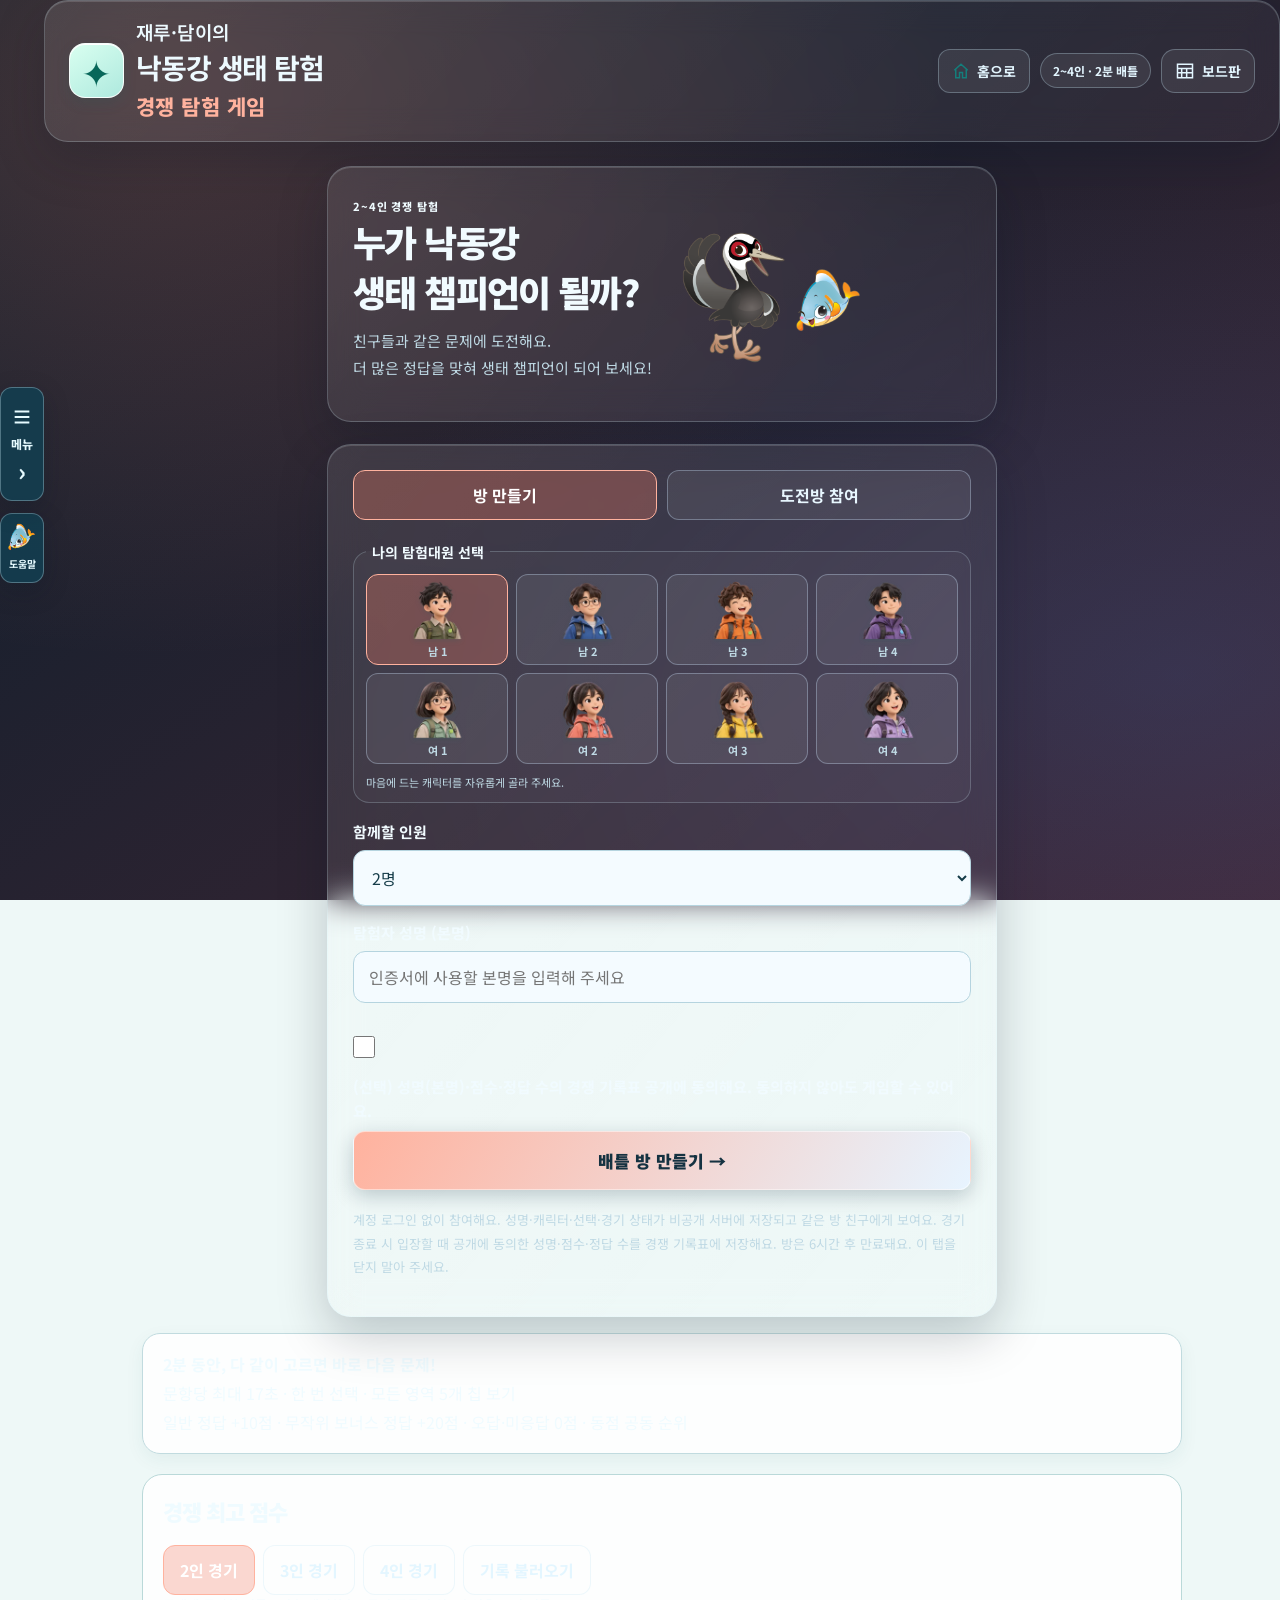
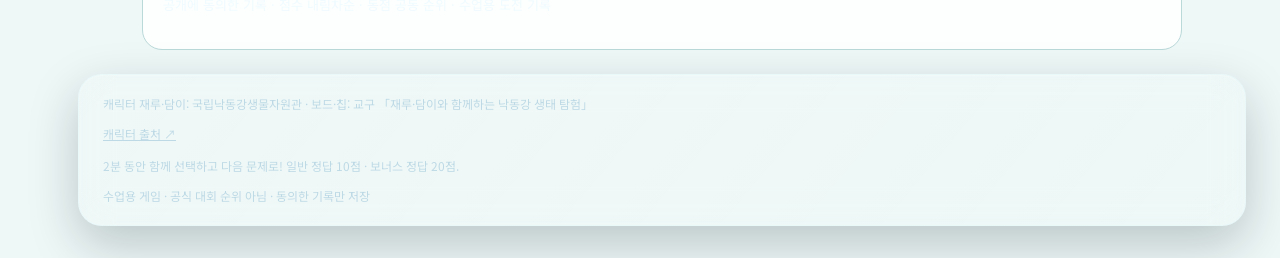
==== battle.html @ fecf9bfe "Use unboxed cross-only close controls throughout menus and dialogs" ====
<!doctype html><html lang="ko"><head><meta charset="utf-8"><meta name="viewport" content="width=device-width,initial-scale=1"><meta name="theme-color" content="#172d50"><title>2분 생태 배틀 · 재루와 담이</title><link rel="stylesheet" href="river.css?v=22"><link rel="stylesheet" href="coop.css?v=2"><link rel="stylesheet" href="battle.css?v=2"><link rel="stylesheet" href="room-invite.css?v=1"><script defer src="qrcode.js?v=1"></script><script defer src="room-invite.js?v=1"></script><script defer src="river-core.js?v=20261108allnature5"></script><script defer src="battle-board.js?v=20261109rush1"></script><script defer src="explorer-avatars.js?v=1"></script><script defer src="battle-app.js?v=20261110realname"></script><link rel="stylesheet" href="comic.css?v=7"><link rel="stylesheet" href="glass.css?v=1"><link rel="stylesheet" href="site-shell.css?v=20261110plainclose"><script defer src="site-shell.js?v=20261110plainclose"></script><link rel="stylesheet" href="acrylic-chips.css?v=1"><script defer src="acrylic-chips.js?v=1"></script><link rel="stylesheet" href="battle-board.css?v=1"><link rel="stylesheet" href="explorer-avatars.css?v=2"><link rel="stylesheet" href="battle-rush.css?v=1"><link rel="stylesheet" href="multiplayer-player.css?v=1"><link rel="stylesheet" href="unified-glass.css?v=1"><script defer src="participation.js?v=20261110realname"></script></head><body data-section="battle"><a class="skip" href="#coopApp">경기 내용으로 건너뛰기</a><header class="top"><a class="brand" href="./"><span class="brand-icon" aria-hidden="true">✦</span><span>재루·담이의<strong>낙동강 생태 탐험</strong><span class="game-mode-title">경쟁 탐험 게임</span></span></a><div class="top-actions"><button id="homeNav" class="home-link" ><svg width="18" height="18" viewBox="0 0 24 24" fill="none" stroke="currentColor" stroke-width="2" aria-hidden="true"><path d="M3 11l9-8 9 8M5 10v11h5v-7h4v7h5V10"/></svg><span>홈으로</span></button><span class="trial">2~4인 · 2분 배틀</span></div></header><main id="coopApp"><p>배틀 입구를 준비하고 있어요…</p></main><div id="connectionBar" role="status" aria-live="polite"></div><footer class="site-footer"><p>캐릭터 재루·담이: 국립낙동강생물자원관 · 보드·칩: 교구 「재루·담이와 함께하는 낙동강 생태 탐험」</p><a href="https://www.nnibr.re.kr/index.do?menu_id=00000287" target="_blank" rel="noopener">캐릭터 출처 ↗</a><p>2분 동안 함께 선택하고 다음 문제로! 일반 정답 10점 · 보너스 정답 20점.</p><span>수업용 게임 · 공식 대회 순위 아님 · 동의한 기록만 저장</span></footer><dialog id="leaveCoop"><div class="reset-body"><h2>경기에서 나갈까요?</h2><p>경기 시간은 계속 흐르고, 나가면 이번 경기의 우승 대상에서 제외돼요.</p><div class="reset-actions"><button id="cancelLeave">계속하기</button><button id="confirmLeave">방 나가기</button></div></div></dialog><div id="coopAnnounce" class="sr-only" role="status" aria-live="polite"></div></body></html>
---- river.css ----
@import url('https://fonts.googleapis.com/css2?family=Gowun+Dodum&family=Noto+Sans+KR:wght@400;500;600;700;800;900&display=swap');
:root{--ink:#143e33;--muted:#5d766d;--green:#0b7257;--lime:#d8ee8b;--paper:#f7f5eb;--border:#d9e1d3;--yellow:#f9d765;--blue:#176a9c;--purple:#8750a2;font-family:'Noto Sans KR',system-ui,sans-serif;color:var(--ink);background:var(--paper);font-synthesis:none}*{box-sizing:border-box}body{margin:0;background:radial-gradient(ellipse at 100% 5%,#dfe9d066,transparent 50%),var(--paper);min-width:300px}button,a{-webkit-tap-highlight-color:transparent}button{font:inherit;color:inherit;cursor:pointer;border:1px solid var(--border);background:white;border-radius:14px;padding:12px 16px;font-weight:700;min-height:46px}button:hover{border-color:#7aa38d}button:disabled{cursor:default;opacity:.55}button:focus-visible,a:focus-visible,[tabindex]:focus-visible{outline:3px solid #2679cb;outline-offset:4px}button:active:not(:disabled){transform:translateY(1px)}a{color:inherit}h1,h2,h3,p{margin-top:0}h1,h2{letter-spacing:-.045em}h1{font-size:clamp(27px,4vw,45px);line-height:1.4}h2{font-size:25px}p{line-height:1.8}.top{max-width:1240px;margin:auto;display:flex;align-items:center;justify-content:space-between;padding:22px 36px;gap:15px}.brand{display:flex;text-decoration:none;align-items:center;gap:12px;font-size:11px;font-weight:600;letter-spacing:.025em}.brand strong{display:block;font-size:16px;letter-spacing:-.04em;margin-top:3px}.brand-icon{display:grid;place-items:center;width:43px;height:43px;background:var(--green);color:var(--lime);font-size:31px;border-radius:15px}.top-actions{display:flex;gap:14px;align-items:center}.trial{font-size:11px;letter-spacing:.03em;border:1px solid #b5c6aa;padding:7px 10px;border-radius:20px;white-space:nowrap}.icon-button{background:transparent;font-size:13px;padding:8px 12px;border-color:transparent}.primary{background:var(--ink);color:white;border-color:var(--ink);box-shadow:0 5px 0 #0c2b23;padding:16px 24px;font-size:17px}.primary:hover{background:#205a46;color:#fff;border-color:#205a46}.secondary{background:#fff9e2;border-color:#dfcf92}.small-label{font-size:11px;font-weight:800;letter-spacing:.08em;text-transform:uppercase;color:var(--green)}#app{max-width:1168px;margin:auto;padding:16px 32px 45px;min-height:67vh}.intro{display:grid;grid-template-columns:1.05fr 1fr;gap:48px;align-items:center;padding:28px 0 25px}.intro-copy h1{font-size:clamp(34px,4.7vw,59px);line-height:1.28;margin:20px 0}.intro-copy h1 em{font-style:normal;color:var(--green);position:relative;white-space:nowrap}.intro-copy>p{color:var(--muted);max-width:390px;font-size:16px}.intro-pill{display:inline-flex;gap:7px;background:#e4ebd9;border-radius:30px;font-size:12px;font-weight:800;padding:8px 13px;align-items:center}.intro-actions{display:flex;gap:10px;flex-wrap:wrap;margin:26px 0 13px}.intro-note{font-size:12px!important;color:var(--muted)}.hero-window{min-height:420px;background:#badac5;border-radius:46% 46% 20px 20px;position:relative;isolation:isolate;box-shadow:0 18px 45px #20483612;overflow:hidden;border:8px solid #e9eddd}.hero-landscape{position:absolute;inset:0;background:linear-gradient(0deg,#d7e9c9 5%,#d7e9c933 55%,#d7e9c966),url('board.webp') 50% 50% / 240%;filter:saturate(.7)}.hero-window:after{content:'';position:absolute;bottom:45px;left:14%;width:75%;height:20px;border-radius:50%;background:#43604c25;filter:blur(12px);z-index:0}.hero-characters{position:absolute;width:86%;height:80%;object-fit:contain;left:7%;bottom:1%;z-index:1;filter:drop-shadow(0 15px 12px #22402b22);animation:arrive .8s ease-out}.speech{position:absolute;z-index:2;top:40px;left:50%;transform:translateX(-50%);background:#fffdf0;border-radius:18px;padding:12px 18px;font-size:13px;font-weight:800;white-space:nowrap;box-shadow:0 6px 0 #183e3220}.speech:after{content:'';position:absolute;top:100%;left:35%;border:9px solid transparent;border-top-color:#fffdf0}.hero-stamp{position:absolute;right:10px;bottom:15px;z-index:3;transform:rotate(-8deg);background:var(--yellow);width:78px;height:78px;border-radius:50%;display:flex;flex-direction:column;justify-content:center;align-items:center;font-size:10px;border:3px double #a67a13;font-weight:800}.hero-stamp b{font-size:29px;line-height:1.2}.route-preview{display:grid;grid-template-columns:1fr auto 1fr auto 1fr;border-top:1px solid #cbd6c2;border-bottom:1px solid #cbd6c2;padding:18px 0;gap:10px;align-items:center;margin-top:22px}.route-preview article{display:flex;gap:11px;align-items:center;font-size:13px}.route-preview i{font-style:normal;font-size:22px;width:40px;height:40px;display:grid;place-items:center;border-radius:12px;background:#e7ecd9}.route-preview small{display:block;font-size:11px;color:var(--muted);margin-top:3px}.route-preview>span{color:#94aa93}.future-strip{display:flex;justify-content:space-between;align-items:center;gap:15px;padding:22px 0;font-size:12px;color:var(--muted)}.future-modes{display:flex;gap:10px}.future-modes span{border:1px dashed #b8c9b2;border-radius:10px;padding:7px 10px;font-size:11px}.site-footer{max-width:1168px;margin:auto;padding:20px 32px 27px;border-top:1px solid var(--border);font-size:10px;color:var(--muted);display:flex;gap:10px 20px;flex-wrap:wrap}.site-footer p{width:100%;margin:0}.loading{text-align:center;padding:80px 0}.play-top{display:flex;align-items:center;gap:15px;justify-content:space-between;margin:12px 0 28px}.progress-label{font-size:12px;font-weight:800}.progress-label b{font-size:21px;margin-right:3px}.progress-dots{display:flex;gap:7px;flex:1;max-width:420px}.progress-dots i{height:6px;flex:1;background:#dfe5d5;border-radius:5px}.progress-dots .done{background:var(--green)}.progress-dots .current{background:#c1d36b}.text-button{background:transparent;border:0;padding:8px;color:var(--muted);font-size:12px}.game-layout{display:grid;grid-template-columns:1fr 265px;gap:38px;align-items:start}.mission-main{max-width:720px}.mission-main>h1{font-size:clamp(24px,3vw,35px);margin:12px 0 24px;line-height:1.6}.mission-tag{display:inline-flex;align-items:center;gap:9px;font-size:11px;font-weight:800}.mission-tag .category{padding:5px 9px;border-radius:7px;background:var(--cat-tint);color:var(--cat)}.mission-note{font-size:12px;color:var(--muted);margin-bottom:16px}.choices{display:grid;grid-template-columns:repeat(2,minmax(0,1fr));gap:14px}.choice{position:relative;display:flex;flex-direction:column;align-items:center;justify-content:center;gap:8px;border:2px solid #dbe1d3;border-radius:20px;padding:13px;min-height:145px;background:#fffefa;box-shadow:0 5px 0 #dfe4d5;transition:border-color .15s,background .15s,translate .15s}.choice:hover{border-color:#549777;background:#f2fae9;translate:0 -2px}.choice:focus-visible{outline-offset:4px}.choice-number{position:absolute;left:10px;top:9px;border-radius:50%;width:22px;height:22px;display:grid;place-items:center;color:#6c8677;font-size:10px;background:#edf1e5}.chip-svg{display:block;width:100%;max-width:155px;height:auto;aspect-ratio:1;overflow:hidden}.choice .chip-svg{max-width:135px}.choice-label{font-size:14px}.choice-wrong{border-color:#d0a267;background:#fff1d7}.choice-wrong:after{content:'단서를 보고 다시 생각해요';font-size:10px;color:#94602b}.choice[disabled]{opacity:.75}.coach{border:1px solid #dce6d1;background:#eaf0df;padding:22px;border-radius:22px;position:sticky;top:20px}.coach img{width:110px;height:115px;object-fit:contain;display:block;margin:0 auto 14px}.coach h2{font-size:15px;letter-spacing:0;margin:0 0 10px}.coach p{font-size:13px;color:#55715f;margin-bottom:0}.coach .coach-name{display:block;font-size:10px;color:#6e886f;letter-spacing:.06em;margin-bottom:7px}.hint-button{margin-top:22px;display:inline-flex;gap:10px;align-items:center;background:transparent;border:1px solid #c8d4bd;color:var(--muted);font-size:13px;padding:10px 15px}.hint-button b{background:#e8eddb;border-radius:10px;padding:2px 7px;font-size:10px;font-weight:500}.coach-note{display:flex;align-items:center;gap:14px;background:#fff0bd;border:1px solid #e9cc73;padding:15px 18px;border-radius:17px;margin:0 0 20px;scroll-margin-top:15px}.coach-note img{width:56px;height:58px;object-fit:contain;flex:none}.coach-note strong{font-size:13px;display:block}.coach-note p{margin:5px 0 0;font-size:13px;line-height:1.7}.flow-choice{min-height:185px;padding:25px 16px 18px}.river-demo{width:90%;height:80px;background:#d8efec;border-radius:12px;overflow:hidden;position:relative;transform:skewY(-8deg);border-bottom:7px solid #a4cdbb}.river-demo.slow{transform:skewY(-1deg)}.river-demo:before,.river-demo:after{content:'';position:absolute;width:160%;height:14px;border-top:4px dashed #60b9d5;border-bottom:3px dashed white;left:-50%;top:17px;animation:flow .8s linear infinite}.river-demo:after{top:44px;animation-delay:.3s}.river-demo.slow:before,.river-demo.slow:after{animation-duration:2.4s}.flow-caption{font-size:10px;color:#6c8578}.check-banner{display:flex;gap:12px;align-items:center;background:#e4edf1;border:1px solid #cadce3;padding:13px;border-radius:15px;margin-bottom:22px}.check-banner img{width:50px;height:52px;object-fit:contain}.check-banner strong{display:block;font-size:13px}.check-banner small{display:block;font-size:11px;line-height:1.7;color:#59777d}.check-choices .choice{min-height:105px;flex-direction:row;text-align:left;padding:24px;line-height:1.7}.learning-card{border:1px solid #dce3d1;background:#fffef5;border-radius:23px;padding:24px;display:flex;align-items:center;gap:25px}.learning-card .chip-svg{width:165px;flex:none}.learning-card h2{font-size:27px;margin-bottom:10px}.learning-card p{font-size:14px;margin:0}.learning-actions{margin-top:25px}.map-choices{height:440px;position:relative;max-width:500px;margin:auto;background:#e7efe1;border:1px solid #d3e0c8;border-radius:25px;overflow:hidden}.map-choices>svg{position:absolute;inset:0;width:100%;height:100%;pointer-events:none}.map-choices .map-pin{position:absolute;left:var(--x);top:var(--y);transform:translate(-50%,-50%);display:flex;align-items:center;gap:8px;min-width:108px;text-align:left;background:#fffdf5;box-shadow:0 4px 0 #bbcdb5;border:2px solid #c7d7bd;font-size:15px;border-radius:15px;padding:9px 13px}.map-pin:hover{border-color:var(--green);background:#f4ffd9}.map-pin span{display:grid;place-items:center;font-size:10px;background:#e4d8ed;color:#855da1;width:25px;height:25px;border-radius:50%}.map-choices .map-pin:active{transform:translate(-50%,calc(-50% + 1px))}.map-start,.map-sea{position:absolute;font-size:10px;font-weight:800;color:#5e8c6f}.map-start{top:12px;right:15px}.map-sea{bottom:13px;right:15px;color:#307e99}.map-help{font-size:10px;color:var(--muted);text-align:center;margin:8px 0 0}.feedback{display:grid;grid-template-columns:1fr 290px;gap:35px;padding:25px 0;align-items:center}.feedback h1{margin:12px 0;font-size:clamp(31px,4vw,48px)}.feedback p{font-size:15px;color:var(--muted)}.discovery-card{position:relative;text-align:center;padding:30px 20px;border:1px solid #bfd4b4;background:#eaf1de;border-radius:25px;box-shadow:0 12px 0 #dce5ce;animation:land .65s ease-out}.discovery-card .chip-svg{max-width:210px;margin:auto;filter:drop-shadow(0 10px 10px #45623925)}.discovery-card h2{margin:17px 0 6px}.discovery-card .category{font-size:11px;color:var(--green)}.discovery-seal{display:inline-block;background:var(--yellow);padding:6px 12px;border-radius:20px;font-size:11px;font-weight:800;position:absolute;right:-8px;top:18px;rotate:9deg}.placement-note{margin:20px 0;border-left:3px solid #88a974;padding:8px 15px;font-size:12px!important}.feedback-characters{width:150px;height:95px;object-fit:contain;margin-top:10px}.feedback-buttons{display:flex;gap:10px;flex-wrap:wrap;margin-top:22px}.summary{text-align:center;max-width:900px;margin:auto}.summary>img{width:210px;height:150px;object-fit:contain;margin-top:16px}.summary h1{font-size:clamp(30px,4vw,46px);margin:10px 0 15px}.summary>p{color:var(--muted);font-size:14px}.summary-numbers{display:flex;gap:12px;justify-content:center;margin:25px auto;max-width:530px}.summary-numbers article{flex:1;border:1px solid var(--border);background:#fffdf4;padding:18px 10px;border-radius:16px}.summary-numbers b{display:block;font-size:32px;color:var(--green)}.summary-numbers span{font-size:11px;color:var(--muted)}.collection-grid{display:grid;grid-template-columns:repeat(6,minmax(0,1fr));gap:10px;margin:27px 0}.collection-grid button{padding:9px 5px;border-radius:13px;background:#fffdf4;font-size:11px}.collection-grid .chip-svg{max-width:120px}.collection-grid small{display:block;font-size:9px;color:var(--muted);margin-top:5px}.reflection{border-top:1px solid #d2ddc8;border-bottom:1px solid #d2ddc8;padding:20px;margin:28px 0;text-align:left}.reflection h2{font-size:17px}.pledges{display:flex;gap:10px;flex-wrap:wrap}.pledges button{flex:1;min-width:170px;font-size:12px;background:#eef2df;text-align:left;font-weight:500}.pledges button[aria-pressed=true]{border:2px solid var(--green);background:#e1edc3}.pledge-note{font-size:11px;margin:12px 0 0;color:var(--muted)}.summary-actions{display:flex;gap:12px;justify-content:center;flex-wrap:wrap;margin-top:20px}.summary-note{font-size:11px!important;margin:20px 0}dialog{border:1px solid #d7e1d0;border-radius:24px;background:var(--paper);color:var(--ink);padding:0;width:min(850px,94vw);max-height:93dvh;box-shadow:0 25px 100px #123b3240}dialog::backdrop{background:#0c302dcc;backdrop-filter:blur(5px)}.dialog-head{position:sticky;top:0;z-index:5;background:var(--paper);display:flex;justify-content:space-between;gap:12px;align-items:center;padding:17px 22px;border-bottom:1px solid var(--border)}.dialog-head h2{margin:0;font-size:21px}.dialog-head small{font-size:10px;color:var(--muted)}.dialog-head button{font-size:12px;padding:8px 12px}#mapBody{padding:20px}.map-caption{display:flex;justify-content:space-between;gap:12px;font-size:12px;color:var(--muted);padding:0 2px 15px;flex-wrap:wrap}.board-image{position:relative;max-width:650px;margin:auto}.board-image>img{width:100%;height:auto;border-radius:14px;display:block}.placed{position:absolute;left:var(--x);top:var(--y);width:7.4%;padding:0;border:1px solid #fff;background:#fffdf0;border-radius:8px;min-height:0;transform:translate(-50%,-50%);box-shadow:0 0 0 2px #f7d157,0 0 12px #fff5a3;z-index:2}.placed.landmark{border-radius:50%;width:8.6%;overflow:hidden}.placed .chip-svg{width:100%}.placed:hover{scale:1.12}.placed:active{transform:translate(-50%,-50%)}.map-legend{font-size:11px;line-height:1.8;margin-top:16px;color:var(--muted)}#reviewBody{padding:24px}.review-explainer{display:flex;gap:24px;align-items:center}.review-explainer .chip-svg{width:180px;flex:none}.review-explainer h3{font-size:27px;margin:0 0 10px}.review-explainer p{font-size:15px;margin:0}.review-source{font-size:10px;color:var(--muted);margin:20px 0 0}.reset-body{padding:25px}.reset-body h2{font-size:23px}.reset-body p{font-size:14px;color:var(--muted)}.reset-actions{display:flex;gap:10px;justify-content:flex-end;flex-wrap:wrap}.reset-actions .primary{font-size:14px}.confetti{position:fixed;pointer-events:none;left:var(--x);top:-15px;z-index:20;width:8px;height:13px;background:var(--c);animation:confetti 2.3s var(--d) ease-in both}.skip,.sr-only{position:absolute;width:1px;height:1px;padding:0;margin:-1px;overflow:hidden;clip-path:inset(50%);white-space:nowrap;border:0}.skip:focus{clip-path:none;width:auto;height:auto;padding:12px;background:white;z-index:100;top:0;left:0;margin:0}@keyframes arrive{from{opacity:0;translate:0 20px}to{opacity:1;translate:0 0}}@keyframes flow{to{translate:30px 0}}@keyframes land{0%{opacity:0;transform:translateY(20px) scale(.85)}65%{transform:translateY(-5px) scale(1.03)}100%{opacity:1;transform:none}}@keyframes confetti{to{transform:translateY(105vh) rotate(600deg);opacity:0}}
@media(max-width:900px){.game-layout{grid-template-columns:1fr 200px;gap:22px}.coach{padding:16px}.intro{gap:25px}.hero-window{min-height:365px}.intro-copy h1{font-size:41px}.feedback{grid-template-columns:1fr 240px;gap:25px}.collection-grid{grid-template-columns:repeat(3,minmax(0,1fr))}}
@media(max-width:660px){.top{padding:15px 18px;gap:8px}.brand{gap:8px}.brand strong{font-size:13px}.brand-icon{width:35px;height:35px;font-size:25px;border-radius:12px}.top-actions{gap:3px}.trial{font-size:9px;padding:5px 7px}.icon-button{font-size:12px;padding:7px;min-width:40px}.icon-button span{display:none}#app{padding:10px 20px 30px}.intro{grid-template-columns:1fr;gap:20px;padding:6px 0 20px}.intro-copy h1{font-size:38px;line-height:1.32;margin:15px 0}.intro-copy>p{font-size:14px;max-width:none;margin-bottom:0}.intro-actions{margin:22px 0 12px}.intro-actions .primary{flex:1}.intro-pill{font-size:10px}.intro-note{font-size:10px!important}.hero-window{min-height:260px;grid-row:2;max-width:450px;width:100%;margin:auto;border-width:6px;border-radius:44% 44% 16px 16px}.hero-characters{height:79%;width:82%;left:9%}.speech{top:23px;font-size:11px;padding:9px 13px}.hero-stamp{width:60px;height:60px;font-size:8px}.hero-stamp b{font-size:23px}.route-preview{padding:15px 0;gap:6px;margin-top:0}.route-preview article{flex-direction:column;text-align:center;gap:6px;font-size:10px}.route-preview small{font-size:9px}.route-preview i{font-size:18px;width:33px;height:33px;border-radius:10px}.future-strip{flex-direction:column;align-items:flex-start;padding:17px 0 0;gap:8px;font-size:10px}.future-modes span{font-size:10px;padding:6px 8px}.site-footer{padding:17px 20px;font-size:9px}.play-top{gap:10px;margin:8px 0 22px}.progress-label{font-size:10px;white-space:nowrap}.progress-label b{font-size:18px}.progress-dots{gap:4px}.text-button{font-size:10px;padding:6px;white-space:nowrap}.game-layout{display:block}.coach{display:none}.mission-main>h1{font-size:24px;line-height:1.6;margin:12px 0 20px}.mission-tag{font-size:10px}.mission-note{font-size:11px}.choices{gap:12px}.choice{padding:12px 8px;min-height:128px;border-radius:16px}.choice .chip-svg{max-width:130px}.choice-label{font-size:13px}.flow-choice{min-height:175px}.river-demo{height:65px}.river-demo:after{top:35px}.flow-caption{font-size:9px}.hint-button{width:100%;justify-content:center;min-height:47px}.coach-note{gap:10px;padding:12px}.coach-note img{width:44px;height:47px}.coach-note strong,.coach-note p{font-size:12px}.check-banner{padding:11px}.check-choices .choice{font-size:14px;padding:20px 14px}.learning-card{padding:18px;gap:16px;flex-direction:column;align-items:flex-start}.learning-card .chip-svg{width:135px;align-self:center}.learning-card h2{font-size:23px}.learning-card p{font-size:14px}.learning-actions button{width:100%}.map-choices{height:430px}.map-choices .map-pin{font-size:14px;min-width:100px;padding:9px}.feedback{display:flex;flex-direction:column-reverse;padding:12px 0;gap:25px;align-items:stretch}.discovery-card{padding:20px;max-width:260px;width:100%;margin:auto}.discovery-card .chip-svg{max-width:145px}.discovery-card h2{font-size:23px;margin:10px 0 5px}.discovery-seal{font-size:10px}.feedback h1{font-size:29px;line-height:1.4}.feedback p{font-size:14px}.feedback-characters{display:none}.placement-note{font-size:11px!important;margin:15px 0}.feedback-buttons .primary{flex:1;font-size:15px}.feedback-buttons button{font-size:12px}.summary>img{width:170px;height:120px;margin-top:6px}.summary h1{font-size:30px}.summary>p{font-size:13px}.summary-numbers{gap:8px}.summary-numbers article{padding:12px 6px}.summary-numbers b{font-size:27px}.summary-numbers span{font-size:9px}.collection-grid{gap:9px}.collection-grid button{font-size:10px}.collection-grid small{font-size:8px}.reflection{padding:18px 0}.pledges{gap:8px}.pledges button{min-width:100%;font-size:12px}.summary-actions .primary{font-size:15px}.dialog-head{padding:13px 15px}.dialog-head h2{font-size:19px}.dialog-head button{font-size:11px;padding:8px;min-height:42px}#mapBody{padding:12px}.map-caption{font-size:10px}.map-legend{font-size:10px}.placed{border-radius:4px}.review-explainer{flex-direction:column;align-items:flex-start;gap:15px}.review-explainer .chip-svg{align-self:center;width:145px}.review-explainer h3{font-size:23px}.review-explainer p{font-size:14px}.reset-body{padding:20px}.reset-actions button{flex:1}}
@media(prefers-reduced-motion:reduce){*,*:before,*:after{animation:none!important;transition:none!important;scroll-behavior:auto!important}.confetti{display:none}}

.map-pin.choice-wrong:after{display:none}

h1,h2,h3,p{word-break:keep-all;overflow-wrap:anywhere}.hero-landscape{background:linear-gradient(0deg,#dce9cbeb,#e5eedfa6),url('board.webp') 50% 50% / 240%;filter:blur(5px) saturate(.65);transform:scale(1.07)}

.icon-button{display:inline-flex;align-items:center;gap:7px}.map-chip-list{display:grid;grid-template-columns:repeat(6,minmax(0,1fr));gap:6px;margin-top:14px}.map-chip-list button{font-size:10px;padding:6px;line-height:1.5;min-height:44px}.map-chip-list .chip-svg{max-width:90px;margin:auto}@media(max-width:660px){.map-chip-list{grid-template-columns:repeat(3,minmax(0,1fr))}.map-chip-list .chip-svg{max-width:60px}.map-chip-list button{font-size:9px}}

/* Twenty missions, four short chapters: existing visual direction preserved. */
.chapter-progress{display:flex;gap:8px;flex:1;justify-content:center}.chapter-progress>span{display:flex;align-items:center;justify-content:center;gap:7px;min-height:36px;border-radius:12px;padding:7px 11px;background:#e6eadf;color:#62756a;font-size:11px}.chapter-progress .active{background:var(--ink);color:#fff}.chapter-progress .done{background:#d8ee8b;color:#194e36}.photo-choices{grid-template-columns:repeat(3,minmax(0,1fr))}.photo-choices .choice{min-height:180px}.concept-choice{min-height:200px;font-size:18px}.concept-choice .river-demo{width:100%}.width-demo{height:100px;width:100%;background:#dce8ca;display:grid;place-items:center;position:relative;border-radius:14px;overflow:hidden}.width-demo i{width:28%;height:100%;background:#83c7db;border-inline:5px solid white}.width-demo.wide i{width:75%}.width-demo b{position:absolute;color:#174d69;font-size:30px}.stone-demo{height:100px;width:100%}.environment-symbol{display:grid;place-items:center;height:110px;width:100%;border-radius:16px;font-size:13px;background:repeating-linear-gradient(170deg,#e8ce94 0 8px,#f6e4bb 8px 14px);color:#704a11}.environment-symbol.wetland{background:linear-gradient(160deg,#aacb7a 20%,#c3e5d4 21% 45%,#a3c96c 46% 65%,#a6d3df 66%);color:#173f37}.checkpoint{text-align:center;max-width:800px;margin:20px auto}.checkpoint>img{width:220px;height:150px;object-fit:contain;display:block;margin:0 auto 18px}.checkpoint h1{margin:14px 0}.checkpoint-chips{display:grid;grid-template-columns:repeat(5,minmax(0,1fr));gap:10px;padding:20px;border-radius:24px;background:#fffdf5;border:1px solid var(--border);margin:24px 0}.checkpoint .summary-note{margin:25px 0}.collection-grid{grid-template-columns:repeat(5,minmax(0,1fr))}.collection-grid button,.map-chip-list button{font-size:12px}.collection-grid small{font-size:11px}.summary-numbers span{font-size:12px}.summary>h1{font-size:clamp(27px,4vw,44px)}.summary-note{line-height:1.8}.concept-choice strong{text-wrap:balance}.intro-copy h1 em{white-space:normal}
@media(max-width:660px){.top{gap:8px}.trial{font-size:10px}.top-actions{gap:5px}.chapter-progress{gap:4px}.chapter-progress>span{font-size:10px;gap:0;padding:7px 8px}.chapter-progress>span>b{display:none}.chapter-progress .active>b{display:inline;margin-left:5px}.progress-label{font-size:11px}.text-button{font-size:11px}.photo-choices{grid-template-columns:repeat(2,minmax(0,1fr))}.photo-choices .choice{min-height:170px}.photo-choices .choice:last-child{grid-column:1/-1;max-width:calc(50% - 6px);width:100%;justify-self:center}.choice-label{font-size:15px}.collection-grid{grid-template-columns:repeat(3,minmax(0,1fr))}.collection-grid button{font-size:12px}.collection-grid small{font-size:10px}.checkpoint{margin-top:8px}.checkpoint>img{height:115px;width:170px}.checkpoint-chips{gap:3px;padding:9px}.checkpoint p{font-size:14px}.checkpoint .summary-actions{flex-direction:column}.checkpoint .summary-actions button{width:100%}.concept-choice{min-height:190px;font-size:16px}.site-footer{font-size:11px}.map-chip-list button{font-size:11px}.summary-numbers span{font-size:11px}}

.coop-launch{display:inline-flex;align-items:center;justify-content:center;text-decoration:none;padding:15px 20px;border:1px solid #c2d699;border-radius:14px;font-size:15px;font-weight:800;min-height:50px}.coop-launch:hover{background:#e5efcf}.future-modes a{font-size:11px;border:1px solid #b5c6aa;padding:7px 10px;border-radius:18px;text-decoration:none;color:var(--green);font-weight:800}

/* Online-only board: full dialog width, original aspect ratio. */
#mapDialog,#groupMap{width:min(1100px,96vw)}#mapBody .board-image,#groupMapBody .board-image{max-width:none;width:100%}.board-image .placed{width:10.5%}.board-image .placed.landmark{width:13.2%}.concept-choice>.chip-svg{display:block;width:100%;max-height:165px;object-fit:contain}.battle-question .concept-choice .chip-svg{max-height:165px}

/* Character-led entry: introduce Jaeru, Dami, then invite the player. */
.top .brand{font-size:19px;line-height:1.4}.top .brand strong{font-size:28px;line-height:1.35}.top .brand-icon{width:55px;height:55px;font-size:36px;flex-shrink:0}.welcome-intro{grid-template-columns:1.05fr 1fr;gap:52px;min-height:590px;padding:32px 0}.welcome-mascots{min-height:490px;width:100%;grid-row:auto;border-radius:38px}.welcome-mascots .hero-landscape{background:radial-gradient(ellipse at 30% 30%,#f6f9df,#d6e9cc 70%);filter:none;transform:none}.welcome-mascots .hero-characters{width:93%;height:76%;left:3.5%;bottom:7%}.mascot-caption{position:absolute;bottom:12px;left:0;width:100%;z-index:2;text-align:center;font-size:13px;font-weight:700;color:#355b47;margin:0}.greeting{position:absolute;z-index:3;background:#fffef7;color:#153f34;border:2px solid #b4d0be;border-radius:22px;box-shadow:0 6px 0 #214c3520;padding:16px 20px;font-size:clamp(18px,2vw,24px);line-height:1.5;font-weight:700;text-align:center;pointer-events:none;opacity:0;visibility:hidden}.greeting:after{content:'';position:absolute;top:100%;left:45%;border:11px solid transparent;border-top-color:#fffef7}.greeting strong{color:#08745c}.greeting-one{left:6%;top:8%;animation:greeting-first 4s both}.greeting-two{right:3%;top:15%;animation:greeting-second 4s 4.2s both}.greeting-three{left:50%;top:5%;width:max-content;max-width:94%;transform:translateX(-50%);animation:greeting-last .65s 8.4s forwards}.explore-modes{display:flex;flex-direction:column;gap:16px;min-width:0}.explore-modes h1{font-size:34px;margin:0 0 7px}.mode-card{display:flex;align-items:center;gap:16px;text-decoration:none;text-align:left;padding:22px;border:2px solid var(--mode-border);background:var(--mode-bg);border-radius:22px;box-shadow:0 6px 0 var(--mode-shadow);min-height:112px;transition:transform .18s,box-shadow .18s;color:#153f34}.mode-card:hover{border-color:var(--mode-border);transform:translateY(-3px);box-shadow:0 9px 0 var(--mode-shadow)}.mode-card:active{transform:translateY(3px);box-shadow:0 2px 0 var(--mode-shadow)}.mode-solo{--mode-bg:#e9f3db;--mode-border:#81ac62;--mode-shadow:#c9dcb7}.mode-coop{--mode-bg:#e2f2fa;--mode-border:#74a9c2;--mode-shadow:#c0dbe8}.mode-battle{--mode-bg:#fff0db;--mode-border:#d9a15d;--mode-shadow:#efd2af}.mode-number{display:grid;place-items:center;width:42px;height:42px;border-radius:50%;background:#fff9;font-size:23px;font-weight:900;flex-shrink:0}.mode-card strong{display:block;font-size:25px;font-weight:900;line-height:1.45}.mode-card em{font-style:normal;font-size:14px;white-space:nowrap;display:inline-block;margin-left:5px;font-weight:700}.mode-card small{display:block;font-size:13px;font-weight:500;color:#4d6d62;margin-top:5px;line-height:1.6}.mode-arrow{margin-left:auto;font-size:25px}.home-reset{align-self:flex-start;margin-top:4px}@keyframes greeting-first{0%{opacity:0;visibility:visible;translate:0 10px}12%,88%{opacity:1;visibility:visible;translate:0 0}100%{opacity:0;visibility:hidden}}@keyframes greeting-second{0%{opacity:0;visibility:visible;translate:0 10px}12%,88%{opacity:1;visibility:visible;translate:0 0}100%{opacity:0;visibility:hidden}}@keyframes greeting-last{from{opacity:0;visibility:visible;translate:0 10px}to{opacity:1;visibility:visible;translate:0 0}}@media(max-width:900px){.welcome-intro{gap:26px}.welcome-mascots{min-height:420px}.mode-card{padding:18px;gap:12px}.mode-card strong{font-size:22px}}@media(max-width:660px){.top{flex-wrap:wrap}.top .brand{font-size:14px}.top .brand strong{font-size:20px}.top .brand-icon{width:43px;height:43px;font-size:29px}.top-actions{margin-left:auto}.welcome-intro{grid-template-columns:1fr;gap:24px;padding:12px 0;min-height:0}.welcome-mascots{grid-row:1;min-height:340px;max-width:450px}.greeting{font-size:18px;padding:12px 15px}.greeting-two{top:15%}.explore-modes h1{font-size:28px;margin:0}.mode-card{min-height:98px;padding:16px;gap:12px}.mode-card strong{font-size:23px}.mode-card em{font-size:12px}.mode-card small{font-size:12px}.mode-number{width:36px;height:36px;font-size:21px}.mascot-caption{font-size:12px}}@media(prefers-reduced-motion:reduce){.greeting{animation:none}.greeting-one,.greeting-two{display:none}.greeting-three{opacity:1;visibility:visible}.mode-card{transition:none}}
---- coop.css ----
#coopApp{max-width:1080px;padding:18px 30px 48px;margin:auto;min-height:70vh}.coop-entry{max-width:670px;margin:16px auto}.coop-intro{display:flex;align-items:center;gap:25px}.coop-intro img{width:190px;max-width:35%;height:160px;object-fit:contain}.coop-intro h1{font-size:36px;margin-bottom:10px}.coop-intro p{font-size:15px;color:var(--muted)}.entry-card{border:1px solid var(--border);background:#fffdf5;border-radius:24px;padding:25px;margin-top:22px}.entry-tabs{display:grid;grid-template-columns:1fr 1fr;gap:10px;margin-bottom:22px}.entry-tabs button[aria-pressed=true]{background:var(--ink);color:#fff}.entry-card label{display:block;font-size:15px;font-weight:700;margin-bottom:8px}.entry-card input{display:block;width:100%;min-height:52px;padding:12px 15px;border:2px solid #c8d8c8;border-radius:12px;font:inherit;margin-bottom:18px;color:var(--ink);background:#fff}.entry-card .primary{width:100%}.entry-note{font-size:12px;color:var(--muted);margin-top:18px;line-height:1.8}.entry-card input:focus{outline:3px solid #2679cb;outline-offset:2px}.coop-error{padding:12px 16px;border-radius:12px;background:#fff0d7;color:#70421c;margin:15px 0;font-size:14px;line-height:1.7}.coop-error:empty{display:none}.room-top{display:flex;justify-content:space-between;align-items:center;gap:10px;margin-bottom:20px}.room-code{font-size:14px}.room-code strong{font-size:22px;letter-spacing:.1em;margin-left:6px}.room-top button{font-size:13px}.team-status{display:grid;grid-template-columns:1fr 1fr;gap:14px;margin-bottom:23px}.team-member{border:1px solid #c4d3bd;border-radius:18px;padding:14px 18px;background:#fffdf5;display:flex;align-items:center;justify-content:space-between;gap:12px}.team-member>div{display:grid;gap:4px}.team-member strong{font-size:17px;overflow-wrap:anywhere}.team-member small{color:var(--muted);font-size:12px}.team-member .member-icon{background:#e1edcd;border-radius:50%;width:38px;height:38px;display:grid;place-items:center;font-weight:800}.team-member.mine{border:2px solid #0b7257}.team-member.waiting{border-style:dashed}.room-lobby{text-align:center;max-width:680px;margin:auto}.room-lobby h1{font-size:32px;margin-top:30px}.invite-box{background:#e8eedc;border-radius:18px;padding:20px;text-align:left}.invite-box>strong{display:block;font-size:15px;margin-bottom:10px}.invite-link{display:flex;gap:10px;align-items:center}.invite-link input{font:inherit;min-width:0;flex:1;border:1px solid #c5d5c6;border-radius:10px;padding:10px;background:#fff;font-size:12px;color:var(--ink)}.lobby-actions{display:flex;gap:12px;flex-wrap:wrap;justify-content:center;margin-top:25px}.lobby-actions button{flex:1;min-width:180px}.coop-progress{display:flex;align-items:center;gap:15px;font-size:14px;margin:22px 0}.coop-progress progress{flex:1;width:0;height:12px;accent-color:var(--green)}.phase-tag{display:inline-flex;border-radius:20px;background:#e5efcc;padding:8px 14px;font-size:12px;font-weight:800}.coop-question{max-width:820px;margin:auto}.coop-question h1{font-size:clamp(24px,3.2vw,35px);line-height:1.6;margin:18px 0}.coop-question>.mission-note{font-size:14px;line-height:1.8}.coop-question .photo-choices{grid-template-columns:repeat(3,minmax(0,1fr))}.coop-question .choice{min-height:185px}.coop-question .choice strong{font-size:16px}.coop-question .selected{border-color:#0b7257;background:#e7f2d9;box-shadow:0 0 0 3px #b9d791}.coop-hint{padding:18px;border:1px solid #d7bc4e;border-radius:16px;background:#fff5c7;margin:20px 0}.coop-hint strong{font-size:14px}.coop-hint p{font-size:15px;margin:7px 0 0}.waiting-note{padding:19px;text-align:center;background:#e9efe1;border-radius:16px;font-size:15px;line-height:1.8;margin:20px 0}.choices-compare{display:grid;grid-template-columns:1fr 1fr;gap:15px;margin:20px 0}.choices-compare article{padding:18px;border:1px solid var(--border);border-radius:16px;background:#fffdf5;text-align:center}.choices-compare small{display:block;font-size:12px;margin-bottom:10px;color:var(--muted)}.choices-compare b{font-size:20px}.choices-compare .chip-svg{width:100px;margin:10px auto}.representative-note{font-size:15px;line-height:1.8;font-weight:700;background:#dceebc;padding:15px;border-radius:14px}.coop-lesson{display:flex;align-items:center;gap:25px;border:1px solid var(--border);border-radius:20px;padding:22px;background:#fffdf5;margin:22px 0}.coop-lesson .chip-svg{flex:0 0 150px;width:150px}.coop-lesson p{font-size:15px}.coop-lesson h2{margin-bottom:10px}.coop-check .choice{min-height:110px;font-size:17px}.coop-celebration{text-align:center;max-width:800px;margin:auto}.coop-celebration>img{width:220px;height:160px;object-fit:contain}.coop-celebration h1{font-size:36px;margin-top:12px}.coop-celebration>.chip-svg{max-width:170px;margin:20px auto}.coop-celebration>p{max-width:630px;margin:15px auto}.coop-celebration .primary{margin-top:20px}.coop-chips{display:grid;grid-template-columns:repeat(5,minmax(0,1fr));gap:12px;margin:24px 0}.coop-chips article{background:#fffdf5;border:1px solid var(--border);padding:10px;border-radius:15px;font-size:13px}.coop-chips .chip-svg{max-width:120px;margin:auto}.result-participation{display:grid;grid-template-columns:1fr 1fr;gap:15px;margin:24px 0}.result-participation article{padding:18px;background:#e5efdb;border-radius:18px}.result-participation h2{font-size:20px}.result-participation p{font-size:14px;margin:0}.coop-scene-note{font-size:13px;color:var(--muted)}#connectionBar{position:sticky;bottom:0;z-index:5;background:#143e33;color:#fff;text-align:center;font-size:13px;line-height:1.7;box-shadow:0 -2px 8px #0001}#connectionBar:empty{display:none}#connectionBar:not(:empty){padding:10px 18px}#connectionBar button{margin-left:14px;padding:5px 12px;min-height:35px;font-size:12px}.choice .river-demo{width:100%}.room-back{font-size:13px}.coop-final-choice{margin-top:20px}.coop-check h2{font-size:23px;line-height:1.6}.coop-help-button{margin:20px 0}.coop-member-state{font-size:12px;color:var(--muted)}
@media(max-width:660px){#coopApp{padding:12px 20px 35px}.coop-intro{gap:14px}.coop-intro h1{font-size:27px}.coop-intro img{height:120px;width:110px}.coop-intro p{font-size:13px}.entry-card{padding:18px}.entry-note{font-size:12px}.room-code strong{font-size:20px}.team-status{gap:9px}.team-member{padding:12px 10px;gap:6px}.team-member strong{font-size:15px}.team-member small{font-size:11px}.team-member .member-icon{width:30px;height:30px}.room-top{flex-wrap:wrap}.room-top button{font-size:12px;padding:8px 10px}.coop-question .photo-choices{grid-template-columns:repeat(2,minmax(0,1fr))}.coop-question h1{font-size:24px;line-height:1.6}.coop-question .choice{min-height:160px}.coop-question .photo-choices .choice:last-child{max-width:none;grid-column:auto}.coop-question .photo-choices .choice:nth-child(5){grid-column:1/-1;max-width:calc(50% - 6px)}.coop-question .choice strong{font-size:14px}.coop-lesson{flex-direction:column;align-items:flex-start;padding:18px;gap:16px}.coop-lesson .chip-svg{align-self:center;flex-basis:auto;width:135px}.coop-lesson p{font-size:14px}.coop-chips{grid-template-columns:repeat(3,minmax(0,1fr));gap:8px}.coop-chips article{font-size:12px}.coop-celebration h1{font-size:29px}.result-participation{gap:9px}.result-participation article{padding:13px}.result-participation h2{font-size:17px}.result-participation p{font-size:12px}.invite-link{flex-wrap:wrap}.invite-link input{flex-basis:100%;width:100%}.invite-link button{width:100%}.coop-check .choice{font-size:15px;padding:16px 10px}.choices-compare{gap:10px}.choices-compare article{padding:12px}.choices-compare b{font-size:16px}.waiting-note{font-size:14px}.lobby-actions{gap:10px}.lobby-actions button{width:100%}.room-lobby h1{font-size:27px}}

.shared-board{border:1px solid #c2d5b3;border-radius:20px;background:#e7efdb;padding:15px 18px;margin:0 0 25px}.shared-board h2{font-size:13px;margin:0 0 10px;letter-spacing:0}.shared-board>div{display:grid;grid-template-columns:repeat(5,minmax(0,1fr));gap:12px}.shared-board article{min-height:90px;border:1px dashed #aec699;border-radius:12px;display:flex;flex-direction:column;align-items:center;justify-content:center;padding:8px;background:#f9fcf1}.shared-board .chip-svg{max-width:65px}.shared-board b{font-size:11px;margin-top:3px;text-align:center}.shared-board small{font-size:10px;color:#50614c}.shared-board .empty>span{font-weight:800;font-size:23px;color:#b4c59f}.shared-board .filled{border-style:solid;border-color:#668e51;background:#fffef4}.coop-reward .chip-svg{animation:chipReveal .5s ease-out}@keyframes chipReveal{from{opacity:0;transform:translateY(-14px) scale(.85)}to{opacity:1;transform:none}}@media(prefers-reduced-motion:reduce){.coop-reward .chip-svg{animation:none}}@media(max-width:660px){.shared-board{padding:12px 10px}.shared-board>div{gap:5px}.shared-board article{min-height:68px;padding:4px}.shared-board small{font-size:8px}.shared-board b{font-size:9px}.shared-board .chip-svg{max-width:48px}.shared-board h2{font-size:12px}}
---- battle.css ----
:root{--battle:#172d50;--coral:#ff815f}body{background:#edf3fc;color:var(--battle)}#coopApp{max-width:1080px;margin:24px auto;padding:0 20px;min-height:65vh}.coop-intro{background:var(--battle);color:white;border-radius:28px;padding:32px}.coop-intro h1{color:white}.coop-intro img{max-height:220px;object-fit:contain}.entry-card select{width:100%;padding:14px;border:1px solid #9aaac0;border-radius:12px;background:white;font:inherit;margin-bottom:16px}.battle-clock{position:sticky;top:0;z-index:4;background:var(--battle);color:white;border-radius:20px;padding:18px 22px;display:grid;grid-template-columns:1fr auto;gap:8px;box-shadow:0 6px 0 #c7d5e9}.battle-clock b{font-size:clamp(24px,5vw,38px);font-variant-numeric:tabular-nums}.battle-clock progress{width:100%;grid-column:1/-1;height:10px;accent-color:var(--coral)}.battle-question{background:white;border:1px solid #cfdaeb;border-radius:24px;padding:clamp(20px,4vw,36px);margin-top:20px}.battle-question h1{font-size:clamp(23px,3vw,32px);line-height:1.55}.round-pills{display:flex;gap:8px;margin:20px 0;flex-wrap:wrap}.round-pills span{padding:7px 12px;border-radius:30px;background:#dce5f2;font-weight:700}.round-pills .current{background:var(--battle);color:white}.battle-question .choice{min-height:88px;border:2px solid #ccd7e8;background:#f8faff;color:var(--battle);position:relative}.battle-question .choice:hover{border-color:#416fa8;background:#eaf1fc}.battle-question .choice.selected{border:3px solid #172d50;background:#deebff}.battle-question .choice:disabled{opacity:.8;cursor:default}.battle-question .photo-choices{grid-template-columns:repeat(4,minmax(0,1fr))}.battle-question .chip-svg{max-height:150px;width:100%;display:block}.battle-question .choice strong{display:block;font-size:18px}.answer-notice{padding:16px;border-radius:14px;background:#e5f0ff;margin:16px 0;font-weight:700}.battle-result{background:#fff5d4;border-radius:26px;padding:28px;text-align:center;margin-top:20px}.battle-result img{width:220px;max-width:70%;height:160px;object-fit:contain}.battle-results{display:grid;gap:10px;grid-template-columns:repeat(2,minmax(0,1fr));margin:20px 0}.battle-results article{padding:20px;background:white;border-radius:18px;border:2px solid #ccd7e8}.battle-results .winner{border-color:#af7b14;background:#fff4bf}.battle-results b{font-size:30px;display:block}.battle-review{margin:14px 0;padding:16px 20px;background:white;border:1px solid #ccd7e8;border-radius:16px}.battle-review summary{cursor:pointer;min-height:44px;font-weight:700}.battle-review .chip-svg{width:115px;float:left;margin:0 20px 10px 0}.battle-review:after{content:'';display:block;clear:both}.countdown{font-size:72px;font-weight:900;text-align:center;padding:20px;color:#193960}.team-member small{font-size:13px}.room-top{flex-wrap:wrap}.room-top button{min-height:44px}.battle-rules{padding:16px 20px;background:#e9eef8;border-radius:16px;line-height:1.8}.choice:focus-visible,button:focus-visible,a:focus-visible,summary:focus-visible{outline:3px solid #b45e00;outline-offset:4px}.time-note{font-size:14px;line-height:1.6}.room-lobby .primary,.battle-result .primary{margin-top:12px}button{touch-action:manipulation}@media(max-width:600px){#coopApp{padding:0 12px;margin-top:12px}.coop-intro{padding:22px}.coop-intro img{max-height:140px}.battle-clock{padding:12px 16px;border-radius:16px}.battle-question{padding:20px 16px}.battle-question .photo-choices{grid-template-columns:repeat(2,minmax(0,1fr))}.battle-question .choices{gap:10px}.battle-results{gap:8px}.battle-results article{padding:14px}.team-status{gap:8px}.team-member{padding:10px}.battle-question h1{margin:14px 0}.battle-review{padding:14px}.top .trial{font-size:12px}}@media(prefers-reduced-motion:reduce){*{scroll-behavior:auto!important;animation:none!important}}

.coop-intro p{color:#dce7fb}.coop-intro .small-label{color:#d8ee8b}.battle-clock span{line-height:1.5}.team-status{grid-template-columns:repeat(2,minmax(0,1fr))}.team-member{min-width:0}.team-member strong{overflow-wrap:anywhere}
---- room-invite.css ----
.room-invite{display:grid;grid-template-columns:minmax(0,1fr) 208px;gap:24px;align-items:center;text-align:left;background:#f1f7fb;border:1px solid #b9cfdb;border-radius:20px;padding:24px;margin:24px 0}.room-invite h2{font-size:21px;margin:0 0 8px;color:#173e50}.room-invite p{font-size:15px;line-height:1.7;margin:8px 0}.room-invite label{display:block;font-size:14px;font-weight:700;margin:16px 0 6px}.room-invite-url{display:block;overflow-wrap:anywhere;line-height:1.7;font-size:15px;color:#075f89;text-decoration:underline;margin-bottom:12px}.room-invite .invite-link{display:flex;gap:8px;flex-wrap:wrap}.room-invite .invite-link input{min-width:0;flex:1 1 220px;width:100%;font:inherit;padding:12px;border:1px solid #a9bbc8;border-radius:10px;background:white}.room-invite .invite-link button{min-height:48px;flex:1 0 auto;padding:12px 16px}.room-invite-code strong{font-size:22px;letter-spacing:.1em;color:#173e50}.room-invite-qr{margin:0;text-align:center}.room-invite-qr a{display:block;padding:4px;background:white;border:1px solid #ccd9df;border-radius:12px}.room-invite-qr svg{display:block;width:100%;height:auto;shape-rendering:crispEdges}.room-invite-qr figcaption{font-size:14px;font-weight:700;color:#173e50;margin-top:10px}.room-invite a:focus-visible{outline:3px solid #b45e00;outline-offset:4px}@media(max-width:600px){.room-invite{grid-template-columns:1fr;gap:18px;padding:18px}.room-invite-qr{width:208px;max-width:100%;justify-self:center}.room-invite h2{font-size:20px}.room-invite .invite-link input{flex-basis:100%}.room-invite .invite-link button{width:100%}}
---- comic.css ----
/* Ecology comic book theme. Presentation only; confirmed board, photos and rules stay intact. */
:root{--ink:#172e36;--muted:#52636a;--green:#086d59;--paper:#faf7e9;--border:#172e36;--yellow:#ffdf4c;--lime:#79d7be;--battle:#172e36;--coral:#ff978b;--comic-line:#172e36;--comic-yellow:#ffdf4c;--comic-mint:#79d7be;--comic-coral:#ff978b;--comic-blue:#a9dafa;--comic-shadow:4px 4px 0 var(--comic-line)}
body{background:var(--paper);color:var(--ink)}h1,h2,h3{font-weight:900;letter-spacing:-.045em}button,a,input,select,summary{touch-action:manipulation}button{border:2px solid var(--comic-line);border-radius:10px;box-shadow:3px 3px 0 var(--comic-line);min-height:46px;transition:transform .16s,box-shadow .16s,background-color .16s}button:hover:not(:disabled){border-color:var(--comic-line);background:#fff5bd;color:var(--ink)}button:active:not(:disabled){transform:translate(2px,2px);box-shadow:1px 1px 0 var(--comic-line)}button:disabled{opacity:.6;box-shadow:1px 1px 0 var(--comic-line)}button:focus-visible,a:focus-visible,input:focus-visible,select:focus-visible,summary:focus-visible,[tabindex]:focus-visible{outline:3px solid #176aca;outline-offset:5px}.primary{background:var(--comic-yellow);border-color:var(--comic-line);color:var(--ink);box-shadow:var(--comic-shadow);font-weight:900}.primary:hover:not(:disabled){background:#ffe970;color:var(--ink)}.secondary{background:#fffdf5;border-color:var(--comic-line)}.text-button,.icon-button{box-shadow:none}.text-button:hover,.icon-button:hover{background:#fff5bd}.top{padding-top:25px;padding-bottom:25px}.top .brand-icon{background:var(--comic-yellow);color:var(--ink);border:2px solid var(--comic-line);border-radius:10px;box-shadow:3px 3px 0 var(--comic-line)}.trial{border:2px solid var(--comic-line);background:white;color:var(--ink);border-radius:8px;font-size:12px;font-weight:700;letter-spacing:0}.top .icon-button{border:2px solid var(--comic-line);background:#fffdf5;border-radius:9px;min-height:44px;font-weight:800}.site-footer{border-top:2px solid var(--comic-line);font-size:12px;line-height:1.7;color:var(--muted)}
/* The entry is a comic panel; the three actions keep their familiar order. */
.welcome-intro{gap:48px;min-height:565px;padding-top:25px}.welcome-mascots{background:var(--paper);border:3px solid var(--comic-line);border-radius:16px;box-shadow:8px 8px 0 var(--comic-line);min-height:475px}.welcome-mascots .hero-landscape{background:radial-gradient(circle,#f2d96c 1.7px,transparent 1.9px);background-size:18px 18px;filter:none;transform:none}.welcome-mascots:after{background:#172e3617;filter:none;height:12px;bottom:38px}.welcome-mascots .hero-characters{filter:none}.mascot-caption{font-size:13px;color:var(--ink);font-weight:800}.greeting{background:#fffefa;color:var(--ink);border:2px solid var(--comic-line);box-shadow:4px 4px 0 var(--comic-line);border-radius:12px;font-weight:900}.greeting:after{border-top-color:#fffefa}.greeting strong{color:#086d59}.explore-modes h1{font-size:35px}.mode-card{border:3px solid var(--comic-line);border-radius:12px;box-shadow:6px 6px 0 var(--comic-line);background:var(--mode-bg);color:var(--ink);min-height:112px}.mode-card:hover{background:var(--mode-bg);color:var(--ink);border-color:var(--comic-line);transform:translate(-2px,-2px);box-shadow:8px 8px 0 var(--comic-line)}.mode-card:active{transform:translate(3px,3px);box-shadow:2px 2px 0 var(--comic-line)}.mode-solo{--mode-bg:var(--comic-yellow)}.mode-coop{--mode-bg:var(--comic-mint)}.mode-battle{--mode-bg:var(--comic-coral)}.mode-number{border:2px solid var(--comic-line);background:#fffefa;border-radius:8px;font-size:20px;width:39px;height:39px}.mode-card strong{font-weight:900;font-size:26px}.mode-card small{color:#253f45;font-weight:600}.mode-card em{color:var(--ink)}.home-reset{box-shadow:none;border-style:dashed;background:transparent;min-height:44px;padding:10px 14px;font-size:13px}
/* Reading surfaces stay quiet. Photos are never filtered or recolored. */
.mission-tag .category,.phase-tag{border:2px solid var(--comic-line);border-radius:7px;background:var(--comic-yellow);color:var(--ink);font-size:12px}.mission-note,.progress-label,.map-caption,.map-legend,.summary-note,.pledge-note{font-size:13px}.mission-main>h1,.coop-question h1,.battle-question h1{color:var(--ink);font-weight:900}.choice,.battle-question .choice{border:2px solid var(--comic-line);border-radius:12px;background:#fffefa;box-shadow:var(--comic-shadow);color:var(--ink)}.choice:hover:not(:disabled),.battle-question .choice:hover:not(:disabled){border-color:var(--comic-line);background:#fff5c8;color:var(--ink)}.choice.selected,.battle-question .choice.selected{border:3px solid var(--comic-line);background:#d7f2e7;box-shadow:2px 2px 0 var(--comic-line)}.choice strong,.choice-label{color:var(--ink);font-weight:800}.coach,.coach-note,.learning-card,.check-banner,.discovery-card,.reflection,.summary-numbers article,.collection-grid button,.checkpoint-chips{border:2px solid var(--comic-line);border-radius:14px;background:#fffefa;box-shadow:var(--comic-shadow)}.coach h2,.learning-card h2{color:var(--ink)}.hint-button{background:#fff0a5;border:2px solid var(--comic-line);box-shadow:var(--comic-shadow)}.discovery-card{transform:rotate(2deg);background:#fff8d3}.discovery-seal{border:2px solid var(--comic-line);border-radius:7px;background:var(--comic-yellow);color:var(--ink);font-weight:900;box-shadow:2px 2px 0 var(--comic-line)}.feedback h1{font-weight:900}.feedback-characters{filter:none}.chapter-progress>span{border:1px solid var(--comic-line);border-radius:7px;color:var(--muted);background:white;font-size:12px}.chapter-progress .active{background:var(--comic-yellow);color:var(--ink);border-width:2px}.chapter-progress .done{background:var(--comic-mint);color:var(--ink)}.pledges button[aria-pressed=true]{background:var(--comic-mint);border-color:var(--comic-line)}
/* Rooms and battle use the same card language. */
.coop-intro{background:#fff0b5;border:3px solid var(--comic-line);border-radius:16px;padding:25px;box-shadow:5px 5px 0 var(--comic-line);color:var(--ink)}.coop-intro h1,.coop-intro p,.coop-intro .small-label{color:var(--ink)}.entry-card{background:#fffefa;border:2px solid var(--comic-line);border-radius:14px;box-shadow:5px 5px 0 var(--comic-line)}.entry-card input,.entry-card select,.room-invite .invite-link input{border:2px solid var(--comic-line);border-radius:8px;color:var(--ink)}.entry-tabs button[aria-pressed=true]{background:var(--comic-yellow);color:var(--ink);border-color:var(--comic-line)}.entry-note{font-size:13px;color:var(--muted)}.team-member,.shared-board,.coop-hint,.coop-lesson,.choices-compare article,.result-participation article,.waiting-note,.answer-notice,.battle-rules,.battle-question,.battle-result,.battle-review,.battle-results article{border:2px solid var(--comic-line);border-radius:12px;box-shadow:var(--comic-shadow);background:#fffefa}.team-member.mine{background:#d5f3e7;border-color:var(--comic-line)}.team-member .member-icon{background:var(--comic-yellow);border:1px solid var(--comic-line);color:var(--ink);border-radius:8px}.team-member small{font-size:12px}.team-member strong{color:var(--ink)}.shared-board{background:#ddf0e7}.shared-board article{border-color:#536c65;border-radius:8px}.shared-board .filled{border:2px solid var(--comic-line);background:#fffefa}.coop-hint,.answer-notice{background:#fff0b5}.coop-lesson{background:#e4f2f9}.waiting-note{background:#f0f4f5;color:var(--ink)}.party-count{background:var(--comic-mint);border:2px solid var(--comic-line);border-radius:8px}.room-code strong{display:inline-block;background:var(--comic-yellow);border:2px solid var(--comic-line);border-radius:6px;padding:3px 10px;margin-left:8px;letter-spacing:.1em}.room-lobby h1{color:var(--ink)}.room-invite{background:#e2f0fa;border:2px solid var(--comic-line);border-radius:12px;box-shadow:var(--comic-shadow)}.room-invite h2,.room-invite-qr figcaption{color:var(--ink)}.room-invite-qr a{border:2px solid var(--comic-line);border-radius:8px;background:#fff;padding:7px}.room-invite-code strong{color:var(--ink)}.room-invite-url{color:#07577d}.battle-clock{background:var(--ink);border:2px solid var(--comic-line);border-radius:12px;box-shadow:4px 4px 0 #ffdf4c;color:#fff}.battle-clock b{color:var(--comic-yellow)}.battle-clock progress{accent-color:var(--comic-coral)}.round-pills span{border:1px solid var(--comic-line);border-radius:7px;background:#fffefa;color:var(--ink)}.round-pills .current{background:var(--comic-yellow);color:var(--ink);border-width:2px}.battle-result{background:#fff2b3}.battle-results .winner{background:var(--comic-yellow);border:3px solid var(--comic-line)}.countdown{color:var(--ink)}.battle-review summary{color:var(--ink)}#connectionBar{background:var(--ink);color:white;border-top:2px solid var(--comic-yellow)}#connectionBar button{color:var(--ink);background:var(--comic-yellow)}
/* Dialogs and map preserve the confirmed artwork and chip coordinates. */
dialog{background:var(--paper);border:3px solid var(--comic-line);border-radius:15px;box-shadow:8px 8px 0 var(--comic-line)}dialog::backdrop{background:#172e36bf;backdrop-filter:none}.dialog-head{border-bottom:2px solid var(--comic-line);background:#fff3bb}.dialog-head button{background:white;color:var(--ink)}.board-image>img{border:2px solid var(--comic-line);border-radius:10px}.board-image .placed{border:1px solid white;box-shadow:0 0 0 2px #ffdf4c,0 0 8px #fff5a3;border-radius:6px;transform:translate(-50%,-50%)}.board-image .placed:hover,.board-image .placed:active{background:#fffefa;transform:translate(-50%,-50%);box-shadow:0 0 0 3px var(--comic-line)}.board-image .placed.landmark{border-radius:50%}.map-chip-list button{border:2px solid var(--comic-line);border-radius:9px;background:#fffefa;box-shadow:2px 2px 0 var(--comic-line)}
@media(max-width:660px){.top{padding:16px 18px;gap:10px}.top .brand strong{font-size:20px}.top .brand-icon{box-shadow:2px 2px 0 var(--comic-line)}.trial{font-size:10px}.site-footer{font-size:12px}.welcome-intro{min-height:0;gap:28px;padding:12px 0 22px}.welcome-mascots{min-height:340px;border-radius:14px;box-shadow:5px 5px 0 var(--comic-line)}.explore-modes h1{font-size:29px}.explore-modes{gap:15px}.mode-card{padding:16px 13px;gap:11px;min-height:100px;border-width:2px;box-shadow:4px 4px 0 var(--comic-line)}.mode-card strong{font-size:23px}.mode-card em{font-size:12px}.mode-card small{font-size:12px}.mode-number{width:35px;height:35px;font-size:19px}.greeting{font-size:18px;padding:11px 14px}.mission-main>h1,.coop-question h1,.battle-question h1{font-size:24px;line-height:1.6}.mission-note,.map-caption,.map-legend,.summary-note,.pledge-note,.entry-note,.coop-scene-note{font-size:12px}.coach-note p,.coach-note strong{font-size:13px}.choice strong,.choice-label{font-size:15px}.team-member small{font-size:12px}.shared-board small{font-size:10px}.shared-board b{font-size:11px}.entry-card{padding:20px 16px}.coop-intro{padding:20px 16px}.room-code strong{font-size:21px}.room-invite{padding:18px 14px}.room-invite .invite-link button{min-height:48px}.battle-clock{padding:12px 15px}.battle-question{padding:20px 16px}.discovery-card{transform:none}.chapter-progress>span{font-size:11px;gap:4px;padding:7px}.dialog-head h2{font-size:20px}}
@media(prefers-reduced-motion:reduce){button,.mode-card{transition:none}.mode-card:hover{transform:none}.greeting-one,.greeting-two{display:none}.greeting-three{animation:none;opacity:1;visibility:visible}.discovery-card{transform:none}}

/* A separate decorative landscape on the home page; the playing map is unchanged. */
body.home-scene{isolation:isolate;background:#e6eedc}body.home-scene:before{content:'';position:fixed;inset:0;z-index:-1;pointer-events:none;background:linear-gradient(180deg,#f8f8e944 0%,#f8f8e91a 45%,#edf3e344 100%),url('nakdong-landscape-v1.webp') center center/cover no-repeat}.home-scene .top{width:calc(100% - 40px);max-width:1200px;margin:18px auto 0;padding:16px 24px;background:#fffef7f5;border:2px solid var(--comic-line);border-radius:12px;box-shadow:4px 4px 0 var(--comic-line)}.home-scene .welcome-intro{padding-top:32px;gap:34px}.home-scene .welcome-mascots{background:#fffef7d9}.home-scene .welcome-mascots .hero-landscape{background:transparent}.home-scene .explore-modes{background:#fffef7f5;padding:22px 22px 26px;border:3px solid var(--comic-line);border-radius:14px;box-shadow:6px 6px 0 var(--comic-line)}.home-scene .explore-modes h1{margin-bottom:4px}.home-scene .site-footer{width:calc(100% - 40px);background:#fffef7f5;border:2px solid var(--comic-line);border-radius:12px;margin-bottom:20px;padding:16px 22px}.home-scene .mascot-caption{background:#fffef7e6;width:max-content;max-width:94%;left:50%;transform:translateX(-50%);padding:4px 10px;border-radius:6px}.home-scene .home-reset{background:#fffefa}@media(max-width:660px){.home-scene .top{width:calc(100% - 28px);margin-top:14px;padding:14px 12px}.home-scene .welcome-intro{padding-top:14px;gap:25px}.home-scene .explore-modes{padding:18px 14px 22px;border-width:2px;box-shadow:4px 4px 0 var(--comic-line)}.home-scene .site-footer{width:calc(100% - 28px);padding:14px}.home-scene:before{background-position:42% center}.home-scene .welcome-mascots{background:#fffef7de}}

/* Three readable 3-second beats, repeating while the welcome screen is open. */
.welcome-mascots .greeting{animation:comic-greeting-cycle 9s linear infinite both}.welcome-mascots .greeting-one{animation-delay:0s}.welcome-mascots .greeting-two{animation-delay:3s}.welcome-mascots .greeting-three{animation-delay:6s}@keyframes comic-greeting-cycle{0%{opacity:0;visibility:visible;translate:0 6px}3%,29%{opacity:1;visibility:visible;translate:0 0}32%,100%{opacity:0;visibility:hidden;translate:0 0}}@media(prefers-reduced-motion:reduce){.welcome-mascots .greeting{animation:none}.welcome-mascots .greeting-one,.welcome-mascots .greeting-two{display:none}.welcome-mascots .greeting-three{opacity:1;visibility:visible}}

/* Calm landscape and a finite, four-category preview. The playing board stays sharp. */
body.home-scene:before{inset:-10px;filter:blur(3px) saturate(.76);background-image:linear-gradient(#f8f5e975,#f8f5e959),url('nakdong-landscape-v1.webp')}
.chip-showcase{background:#fffef7f2;border:2px solid var(--comic-line);border-radius:14px;box-shadow:4px 4px 0 var(--comic-line);padding:18px 22px;margin:0 auto 32px;max-width:1168px}.preview-heading{display:flex;align-items:center;justify-content:space-between;gap:12px}.preview-heading h2{font-size:20px;margin:0}.preview-heading button{min-height:44px;background:var(--comic-yellow);font-size:14px}.preview-cards{display:grid;grid-template-columns:repeat(4,minmax(0,1fr));gap:18px;margin-top:16px}.preview-chip{background:#fffef9;border:3px solid var(--preview-color);border-radius:12px;padding:10px;min-width:0;box-shadow:3px 3px 0 var(--comic-line);color:var(--ink)}.preview-chip small{display:block;font-size:13px;color:var(--preview-color);font-weight:800}.preview-chip .chip-svg{display:block;width:100%;max-width:150px;height:auto;aspect-ratio:1;margin:7px auto}.preview-chip b{font-size:17px;display:block}.chip-showcase>p{font-size:13px;margin-bottom:0;color:var(--ink)}
@media(min-width:1750px) and (min-height:850px){.chip-showcase{padding:12px 18px}.preview-cards{margin:0}.preview-chip{position:fixed;width:130px;z-index:1}.preview-chip:nth-child(1){left:22px;top:34%}.preview-chip:nth-child(2){left:22px;top:60%}.preview-chip:nth-child(3){right:22px;top:34%}.preview-chip:nth-child(4){right:22px;top:60%}.preview-chip b{font-size:15px}}
@media(max-width:660px){.chip-showcase{padding:15px;margin-bottom:24px}.preview-heading h2{font-size:17px}.preview-heading button{font-size:12px;padding:8px}.preview-cards{grid-template-columns:repeat(2,minmax(0,1fr));gap:14px}.preview-chip b{font-size:15px}.preview-chip .chip-svg{max-width:125px}}

/* Brand lettering: reserved layout, automatic typing on entry, then a flowing gleam. */
.brand-copy{min-width:0}.brand-intro{display:block;white-space:nowrap;width:max-content;max-width:100%;position:relative;padding-right:5px}.brand-intro>span{display:inline;white-space:pre;animation:brand-letter-in .01s step-end both;animation-delay:calc(.2s + var(--letter)*.105s)}.brand-intro:after{content:'';display:inline-block;vertical-align:-.08em;width:2px;height:1em;margin-left:3px;background:#0c7960;animation:brand-caret 1.9s steps(1,end) both}
.top .brand-shine{position:relative;width:max-content;max-width:100%;color:#075942;isolation:isolate;text-shadow:0 0 14px #62d2ad3d;animation:brand-glow 4.6s ease-in-out 1.8s infinite}.top .brand-shine:after{content:'✦';position:absolute;left:100%;top:-.1em;margin-left:5px;font-size:.55em;color:#996600;text-shadow:0 0 8px #ffdd68;animation:brand-star 4.6s ease-in-out 1.8s infinite;pointer-events:none}
@supports ((background-clip:text) or (-webkit-background-clip:text)){.top .brand-shine{background-image:linear-gradient(110deg,#064d3c 0%,#064d3c 38%,#ac7800 46%,#ffe28a 50%,#ac7800 54%,#08745c 62%,#064d3c 100%);background-size:260% 100%;background-position:140% 0;background-clip:text;-webkit-background-clip:text;color:transparent;-webkit-text-stroke:.25px #07533e;animation:brand-gleam 4.6s ease-in-out 1.8s infinite,brand-glow 4.6s ease-in-out 1.8s infinite}}
@keyframes brand-letter-in{from{opacity:0}to{opacity:1}}@keyframes brand-caret{0%,20%,40%,60%,80%{opacity:1}10%,30%,50%,70%,90%,100%{opacity:0}}@keyframes brand-gleam{0%,16%{background-position:140% 0}62%,100%{background-position:-40% 0}}@keyframes brand-glow{0%,20%,70%,100%{text-shadow:0 0 12px #62d2ad25}45%{text-shadow:0 0 17px #53c4a375,0 2px 0 #fff4ba66}}@keyframes brand-star{0%,24%,80%,100%{opacity:.3;transform:scale(.7) rotate(0)}48%{opacity:1;transform:scale(1.15) rotate(35deg)}}
@media(max-width:660px){.brand-intro{padding-right:2px}.top .brand-shine:after{margin-left:3px;font-size:.45em}}
@media(prefers-reduced-motion:reduce){.brand-intro>span,.brand-intro:after,.top .brand-shine,.top .brand-shine:after{animation:none}.brand-intro>span{opacity:1}.brand-intro:after{display:none}.top .brand-shine{background:none;color:#075942;-webkit-text-stroke:0;text-shadow:none}.top .brand-shine:after{opacity:.7;transform:none}}
.brand-intro:after{display:none}.brand-intro>span{position:relative}.brand-intro>span:after{content:'';position:absolute;right:-2px;top:.08em;width:2px;height:1em;background:#0c7960;opacity:0;animation:brand-letter-caret .105s step-end;animation-delay:calc(.2s + var(--letter)*.105s)}.brand-intro>span:last-child:after{animation-duration:.5s}@keyframes brand-letter-caret{0%,99%{opacity:1}100%{opacity:0}}@media(prefers-reduced-motion:reduce){.brand-intro>span:after{display:none;animation:none}}

/* A labelled, consistent route home on every mode, including solo overlays. */
.top-actions{display:flex;align-items:center;justify-content:flex-end;gap:10px;flex-wrap:wrap}.home-link{display:inline-flex;align-items:center;justify-content:center;gap:7px;white-space:nowrap;min-height:44px;padding:10px 14px;background:#ffdf4c;color:#172e36;border:2px solid #172e36;border-radius:9px;font-size:14px;font-weight:800;box-shadow:3px 3px 0 #172e36}.top .home-link:hover{background:#fff0a5;color:#172e36}.dialog-head .home-link{margin-left:auto;background:#ffdf4c}.dialog-head{gap:10px}.dialog-head>div:first-child,.dialog-head>h2:first-child{margin-right:auto}@media(max-width:660px){.top-actions{gap:8px}.top .home-link{padding:8px 11px;font-size:13px}.dialog-head .home-link{padding:8px 10px;font-size:12px}.dialog-head{flex-wrap:wrap}.dialog-head h2{flex:1;min-width:120px}}
---- glass.css ----
/* Sea-glass theme. Final board/chip art and gameplay remain unchanged. */
:root{--ink:#123c49;--muted:#416575;--green:#087b70;--paper:#eef8f7;--border:#bdd9dd;--comic-line:#376c7b;--glass-panel:rgba(249,255,255,.83);--glass-shadow:0 16px 42px rgba(23,77,91,.13),inset 0 1px 0 rgba(255,255,255,.95)}
body{background:radial-gradient(ellipse at 12% 5%,#c9eee6 0,transparent 48%),radial-gradient(ellipse at 92% 45%,#d7e7ff 0,transparent 45%),#eef8f7;color:var(--ink)}
.top,.home-scene .top,.home-scene .welcome-mascots,.home-scene .explore-modes,.chip-showcase,.site-footer,.home-scene .site-footer,.mission-main,.coach,.coach-card,.feedback,.summary,.checkpoint,.coop-intro,.entry-card,.room-lobby,.battle-question,.battle-result,dialog{background:var(--glass-panel);border:1px solid rgba(255,255,255,.9);border-radius:24px;box-shadow:var(--glass-shadow)}
.top,.home-scene .top,.home-scene .welcome-mascots,.home-scene .explore-modes,.chip-showcase,.entry-card,.room-lobby,dialog{-webkit-backdrop-filter:blur(16px) saturate(125%);backdrop-filter:blur(16px) saturate(125%)}
.top,.home-scene .top{padding:18px 24px}.top .brand-icon{background:linear-gradient(145deg,#d9fff0,#aee9de);border:1px solid #ffffffd9;border-radius:16px;color:#08675a;box-shadow:0 5px 14px #08675a21,inset 0 1px 0 white}.top .trial{background:#ffffffa8;border:1px solid #c2dfe3;color:#245467;border-radius:999px;padding:8px 12px}.top .icon-button{border:1px solid #bdd9df;background:#ffffffb8;border-radius:13px;color:var(--ink)}
button,.secondary,.choice,.home-link{border:1px solid #b9d8df;border-radius:14px;background:#ffffffcc;box-shadow:0 4px 12px #255b6a12,inset 0 1px 0 white;color:var(--ink);transition:background-color .18s,box-shadow .18s,transform .18s}
button:hover:not(:disabled),.choice:hover:not(:disabled),.home-link:hover,.top .home-link:hover{background:#e5fff8;color:#123c49;border-color:#6dafb3;box-shadow:0 7px 18px #196c7121}button:active:not(:disabled){transform:translateY(1px);box-shadow:0 2px 6px #255b6a12}.primary{background:linear-gradient(135deg,#ccf8e7,#a9e7e7);border:1px solid #8bcbcb;color:#104e51;box-shadow:0 7px 17px #2a9a8f22}.primary:hover:not(:disabled){background:linear-gradient(135deg,#b9f4dc,#8bd8dc);color:#104e51}.home-link,.top .home-link{background:linear-gradient(135deg,#d7fff0,#dceffd);color:#154e60;border:1px solid #a6ced8;box-shadow:0 4px 12px #255b6a18}.home-link svg{stroke:#147e7b}
.home-scene .welcome-mascots{background:linear-gradient(145deg,#ffffffe0,#e7fff7b8)}.welcome-mascots:after{background:#28585f19;filter:blur(4px)}.home-scene .explore-modes{background:linear-gradient(145deg,#ffffffeb,#f2fbffc9);padding:25px}.explore-modes h1{color:#123f4d}.mode-card{border:1px solid #ffffffdf;border-radius:20px;box-shadow:0 7px 18px #2c566c16,inset 0 1px 0 white;color:#173e4a}.mode-card:hover{transform:translateY(-2px);box-shadow:0 12px 25px #2c566c25;border-color:#fff}.mode-solo{background:linear-gradient(120deg,#fff5bfed,#ffe5a5d9)}.mode-coop{background:linear-gradient(120deg,#d6fff1ed,#afe8dbdc)}.mode-battle{background:linear-gradient(120deg,#ffe4dfef,#facbdedc)}.mode-card strong,.mode-card small,.mode-arrow{color:#173e4a}.mode-number{background:#ffffffe0;border:1px solid #ffffffef;color:#234f5e;border-radius:13px;box-shadow:0 3px 8px #18465212}.greeting{background:#ffffffed;border:1px solid #b8d9db;border-radius:20px;color:#174c54;box-shadow:0 8px 25px #245c6720}.greeting:after{filter:none}.home-scene .mascot-caption{background:#ffffffe6;color:#2a5f6a;border-radius:999px;padding:5px 13px}.site-footer,.home-scene .site-footer{color:#345b68;background:#faffffdf;padding:18px 24px}
.chip-showcase{background:#faffffdf}.preview-heading button{background:#dcf6f1}.preview-chip{background:#ffffffe0;border:2px solid color-mix(in srgb,var(--preview-color) 52%,white);box-shadow:0 5px 16px #244e5c15;border-radius:18px}.preview-chip:hover{border-color:var(--preview-color)}.preview-chip b{color:#123c49}
.mission-main{padding:28px;background:#ffffffed}.coach,.coach-card{padding:22px;background:#faffffe6}.coach-note,.hint-panel,.coop-hint,.answer-notice{background:#e9f9f2;border:1px solid #b4dbcf;border-radius:18px;box-shadow:0 6px 18px #275a6410}.choice{background:#ffffffed;box-shadow:0 7px 20px #244e5c13}.choice.selected,.choice[aria-pressed=true]{background:#d9f6ef;border-color:#268b82;box-shadow:0 0 0 2px #268b8230}.mission-tag .category{background:#e0f2ed;border:1px solid #b8d9d1;border-radius:999px;color:#155b50}.chapter-progress>span,.round-pills span{border-radius:12px;border:1px solid #c2dfe1;background:#ffffffb8}.chapter-progress>.active,.round-pills .current{background:#c8f3e5;border-color:#76bfae;color:#17574f}.discovery-card{background:#ffffffe8;border:1px solid #c5e0df;border-radius:24px;box-shadow:0 16px 40px #23596320;transform:none}.feedback,.summary,.checkpoint{padding:28px}.summary-numbers article,.team-member,.shared-board,.coop-lesson,.choices-compare article,.result-participation article,.waiting-note,.battle-rules,.battle-review,.battle-results article,.room-invite{background:#ffffffdc;border:1px solid #c1dbdf;border-radius:18px;box-shadow:0 6px 18px #275a6410}.team-member.mine,.battle-results .winner{background:#d6f5e9;border-color:#8ac9b5}.party-count,.room-code strong{background:#e2f8ef;border:1px solid #a9d5c4;border-radius:12px;color:#165d50}.battle-clock{background:linear-gradient(125deg,#18566a,#14786f);border:1px solid #ffffff94;border-radius:20px;box-shadow:0 10px 25px #15576625;color:#fff}.battle-clock b{color:#e2fff3}
dialog{background:#f7fffcf5;border:1px solid #fff;box-shadow:0 25px 80px #123e5260}dialog::backdrop{background:#143f546b;-webkit-backdrop-filter:blur(5px);backdrop-filter:blur(5px)}.dialog-head{background:#e7f7f3e6;border-bottom:1px solid #c5e0dc}.dialog-head button,.dialog-head .home-link{border:1px solid #accfd6;background:#fff;color:#174c5b;border-radius:12px;box-shadow:0 3px 9px #255b6a12}.board-image>img{border:1px solid #b9d6d5;border-radius:16px}.board-image .placed{box-shadow:0 0 0 2px #b3ffe0,0 0 12px #a3ffd9}.map-chip-list button{border:1px solid #badbd6;border-radius:14px;box-shadow:0 4px 12px #255b6a12;background:#fffffff0}
input,select,.entry-card input,.entry-card select{background:#fffffff2;border:1px solid #aacfd7;border-radius:13px;color:#123c49}.entry-tabs button[aria-pressed=true]{background:#cef2e6;border-color:#8dc7ba;color:#174f46}.entry-note,.mission-note,.map-caption,.map-legend,.summary-note,.pledge-note,.coop-scene-note{color:#345b68}.text-button{background:#ffffffad;border-color:#bdd9df;box-shadow:none}button:focus-visible,a:focus-visible,input:focus-visible,select:focus-visible,summary:focus-visible{outline:3px solid #086fbb;outline-offset:4px}
@supports not ((backdrop-filter:blur(1px)) or (-webkit-backdrop-filter:blur(1px))){.top,.home-scene .top,.home-scene .welcome-mascots,.home-scene .explore-modes,.chip-showcase,.entry-card,.room-lobby,dialog{background:#f7fffc}}
@media(max-width:660px){.top,.home-scene .top{padding:14px 12px;border-radius:20px}.home-scene .explore-modes{padding:20px 15px;border-radius:22px}.welcome-mascots{border-radius:22px;box-shadow:var(--glass-shadow)}.mode-card{border-radius:17px;border-width:1px;box-shadow:0 6px 16px #2c566c18}.mission-main{padding:20px 16px}.feedback,.summary,.checkpoint{padding:22px 16px}.top,.home-scene .top,.home-scene .welcome-mascots,.home-scene .explore-modes,.chip-showcase,.entry-card,.room-lobby,dialog{-webkit-backdrop-filter:blur(10px);backdrop-filter:blur(10px)}.greeting{font-size:18px}.chip-showcase{padding:15px}}
@media(prefers-contrast:more){:root{--glass-panel:#fff}.top,.home-scene .top,.home-scene .welcome-mascots,.home-scene .explore-modes,.chip-showcase,.mission-main,.entry-card,dialog{background:#fff;border-color:#5b8390}.mode-card,.choice,button{border-color:#5b8390}.entry-note,.mission-note{color:#234b59}}
@media(prefers-reduced-motion:reduce){button,.mode-card{transition:none}.mode-card:hover{transform:none}}
---- site-shell.css ----
body.with-explore-menu{padding-left:44px;padding-bottom:32px}.home-link{text-decoration:none}.drawer-trigger{position:fixed;left:0;top:43%;z-index:20;display:flex;flex-direction:column;align-items:center;justify-content:center;gap:7px;width:44px;min-height:114px;padding:12px 3px;background:#f2fffbec;color:#145750;border:1px solid #c8eee2;border-left:0;border-radius:0 18px 18px 0;box-shadow:5px 5px 22px #174e6220;-webkit-backdrop-filter:blur(14px);backdrop-filter:blur(14px);font-size:12px;font-weight:800}.drawer-trigger>span:last-child{font-size:24px;line-height:1}.explore-drawer{position:fixed;inset:0 auto 0 0;margin:0;padding:24px 20px;width:min(350px,88vw);height:100dvh;max-height:100dvh;max-width:100vw;border:1px solid #ffffffd9;border-radius:0 26px 26px 0;background:#f3fffbf2;color:#123c49;box-shadow:15px 0 60px #173d5430;-webkit-backdrop-filter:blur(20px);backdrop-filter:blur(20px);overflow-y:auto;overscroll-behavior:contain}.explore-drawer[open]{animation:drawer-in .25s ease-out}.explore-drawer::backdrop{background:#163e513e;-webkit-backdrop-filter:blur(3px);backdrop-filter:blur(3px)}.drawer-head{display:flex;align-items:center;justify-content:space-between;gap:12px;margin-bottom:20px}.drawer-head h2{font-size:22px;margin:0}.drawer-head button{font-size:23px;min-width:44px;min-height:44px;padding:0;box-shadow:none}.explore-drawer nav{display:grid;gap:20px}.explore-drawer section{display:grid;gap:8px}.explore-drawer h3{font-size:13px;color:#46716f;letter-spacing:.04em;margin:0 0 3px;padding-left:10px}.explore-drawer a{display:flex;align-items:center;justify-content:space-between;gap:8px;min-height:46px;padding:12px 14px;background:#ffffffb8;border:1px solid #d1e8e3;border-radius:13px;text-decoration:none;color:#194f54;font-size:16px;font-weight:700}.explore-drawer a:hover,.explore-drawer a:focus-visible{background:#d7f4ea;border-color:#8fc7ba}.explore-drawer .drawer-course{background:#d9f0ed}.drawer-lessons{display:grid;gap:5px;padding-left:16px;border-left:2px solid #9fcfc2;margin-left:12px}.drawer-lessons a{font-size:15px;background:#ffffff85;min-height:44px;padding:9px 12px}.explore-drawer small{font-size:12px;color:#56767b;font-weight:500}.explore-drawer .drawer-board{font-size:14px;background:#dfeff9}.dami-help{position:fixed;right:16px;bottom:14px;z-index:15;display:flex;align-items:center;gap:5px;padding:5px 11px 5px 5px;border:1px solid #b9dadb;border-radius:999px;background:#f7fffcf2;color:#16525b;box-shadow:0 6px 22px #255b6a20;font-size:12px}.dami-help img{object-fit:contain;max-height:44px}.dami-help-dialog{max-width:620px;width:calc(100% - 28px);padding:0}.help-copy{padding:22px 26px}.help-copy h3{font-size:20px;margin:16px 0 8px}.help-copy p{font-size:16px;line-height:1.9;margin:0 0 18px}.help-copy .help-source{font-size:12px;color:#416575}.help-copy a{color:#125d78}.dami-help-dialog .dialog-head{padding:16px 20px}.dami-help-dialog .dialog-head h2{font-size:22px}.supplement-tools{display:flex;flex-wrap:wrap;gap:12px;margin:30px 0 12px}.supplement-tools button{font-size:14px;padding:10px 17px}.learn-page .learn-welcome{margin-bottom:20px}.learn-page .learn-welcome h1{margin:0;font-size:clamp(27px,4vw,40px)}.learn-page .learn-nav{position:static;margin:0 0 24px}.learn-page .learn-chapter{padding-top:0}.learn-page .learn-chapter-head h2{font-size:25px}.learn-page .learn-step-actions{margin-bottom:20px}.learn-page .learn-step-actions>span{display:none}.learn-page .learn-cards{margin-top:22px}.learn-page .learn-sources{margin:12px 0 20px}.learn-page .learn-play{display:none}.learn-page .learn-card-number{display:none}.learn-page .learn-card{padding:20px 16px;background:#ffffffc9;border:1px solid #fff}.learn-page .learn-card h3{margin-top:0}.learn-page .learn-card p{font-size:16px;line-height:1.9}.learn-page .learn-card{box-shadow:0 8px 28px #2e627014}.learn-page .learn-chip{max-width:140px}.learn-page .site-footer{margin-bottom:24px}
@keyframes drawer-in{from{transform:translateX(-100%);opacity:.5}to{transform:translateX(0);opacity:1}}@media(max-width:660px){.explore-drawer{padding:22px 17px}.drawer-head h2{font-size:20px}.dami-help{right:10px;bottom:10px;padding-right:9px}.dami-help img{width:34px;height:34px}.dami-help span{font-size:11px}.learn-page .learn-card{padding:16px 13px;gap:12px}.learn-page .learn-chip{width:72px;min-width:72px}.learn-page .learn-card h3{font-size:19px}.learn-page .learn-card p{font-size:15px}.help-copy{padding:16px 20px}.learn-page .learn-step-actions button{font-size:13px;padding:10px}.learn-page .learn-nav button{font-size:12px}.learn-page main{padding-left:12px;padding-right:12px}}
@media(prefers-reduced-motion:reduce){.explore-drawer[open]{animation:none}}
/* Keep help in the reserved left rail so it never covers story text or game buttons. */
.dami-help{left:0;right:auto;top:calc(43% + 126px);bottom:auto;flex-direction:column;width:44px;min-height:70px;gap:3px;padding:7px 3px;border-left:0;border-radius:0 17px 17px 0}.dami-help img{width:32px;height:32px}.dami-help span{font-size:10px}


/* Docked nonmodal menu: attached to the viewport edge, with readable touch targets. */
.explore-drawer,.explore-drawer:not(:modal){box-sizing:border-box;position:fixed;inset:auto auto auto 0;left:0;top:50%;margin:0;transform:translateY(-50%);width:clamp(232px,24vw,280px);max-width:calc(100vw - 24px);height:auto;max-height:calc(100dvh - 24px);padding:14px;border:1px solid #beded6;border-left:0;border-radius:0 20px 20px 0;background:#f3fcf9fa;box-shadow:10px 6px 30px #174f5928;z-index:45;overflow:auto;overscroll-behavior:contain;animation:none;backdrop-filter:none;-webkit-backdrop-filter:none}
.explore-drawer::backdrop{background:transparent;backdrop-filter:none;-webkit-backdrop-filter:none}
.explore-menu-open .drawer-trigger,.drawer-trigger[hidden]{display:none!important}
.explore-drawer .drawer-head{display:flex;position:static;align-items:center;justify-content:space-between;gap:8px;margin:0 0 10px;flex-wrap:nowrap}
.explore-drawer .drawer-head h2{font-size:16px;line-height:1.4;margin:0}
.explore-drawer .drawer-head button[data-close-drawer]{width:44px;min-width:44px;height:44px;min-height:44px;font-size:25px;padding:0;border-radius:12px;background:#ffffffb8;border:1px solid #c3dfd7;box-shadow:none}
.explore-drawer nav{display:grid;grid-template-columns:1fr;gap:14px}
.explore-drawer section{display:grid;gap:8px;min-width:0}
.explore-drawer a,.explore-drawer .drawer-lessons a{box-sizing:border-box;display:flex;align-items:center;justify-content:space-between;gap:8px;min-height:40px;padding:9px 10px;font-size:14px;line-height:1.35;border-radius:10px;white-space:normal;overflow-wrap:normal}
.explore-drawer .drawer-course{min-height:44px;font-size:15px;background:#d9f0ed}
.explore-drawer .drawer-lessons{display:grid;gap:8px;padding-left:9px;margin-left:4px;border-left:2px solid #b3d9cc}
.explore-drawer h3{font-size:13px;line-height:1.3;margin:0;padding:0 4px;color:#47746d}
.explore-drawer small{font-size:11px;white-space:nowrap;color:#54726d}
@media(max-width:600px){.explore-drawer,.explore-drawer:not(:modal){width:min(260px,76vw);padding:12px;border-radius:0 18px 18px 0}.explore-drawer a,.explore-drawer .drawer-lessons a{min-height:44px}}
@media(max-height:540px) and (orientation:landscape){.explore-drawer,.explore-drawer:not(:modal){width:min(470px,85vw);padding:10px 14px}.explore-drawer nav{grid-template-columns:1fr 1fr;gap:14px}.explore-drawer a,.explore-drawer .drawer-lessons a{min-height:36px;padding:7px 9px}.explore-drawer .drawer-head{margin-bottom:5px}.explore-drawer .drawer-lessons{gap:6px}}

.top .brand .game-mode-title{display:block;font-size:clamp(15px,1.7vw,21px);line-height:1.5;font-weight:800;color:#226e83;margin-top:5px;letter-spacing:.02em;white-space:nowrap}.top .brand .game-mode-title[hidden]{display:none}.top .brand-copy:has(.game-mode-title:not([hidden])){display:block}@media(max-width:660px){.top .brand .game-mode-title{font-size:14px;margin-top:3px}}

/* Solo uses the same title card as cooperative/competitive play. */
#soloGameHeader{display:none}body.solo-active #introHeader{display:none!important}body.solo-active #soloGameHeader{display:flex;align-items:center;justify-content:space-between;gap:20px;max-width:1240px;margin:0 auto;padding:18px 24px;grid-template-columns:none}#soloGameHeader .brand{display:flex;align-items:center;gap:12px;font-size:14px;letter-spacing:.025em;min-width:0}#soloGameHeader .brand-icon{display:grid;place-items:center;flex:none;width:52px;height:52px;font-size:34px}#soloGameHeader .brand strong{display:block;font-size:clamp(20px,2.2vw,28px);line-height:1.4;margin-top:3px;white-space:normal}#soloGameHeader .game-mode-title{display:block;font-size:clamp(15px,1.7vw,21px);line-height:1.5;margin-top:5px;color:var(--accent);font-weight:800}header.top .top-actions{display:flex;align-items:center;gap:10px;flex-wrap:wrap}header.top :is(.home-link,.header-board){display:inline-flex;align-items:center;justify-content:center;gap:7px;min-height:44px;min-width:44px;width:auto;padding:9px 13px;border:1px solid var(--glass-line,#b9d8df);border-radius:14px;background:#ffffff12;color:inherit;text-decoration:none;font-size:14px;font-weight:700;white-space:nowrap}header.top :is(.home-link,.header-board) svg{flex:none}header.top :is(.home-link,.header-board):focus-visible{outline:3px solid #8ccaff;outline-offset:3px}@media(max-width:660px){body.solo-active #soloGameHeader{padding:14px 12px;gap:12px;flex-wrap:wrap}#soloGameHeader .brand{font-size:12px}#soloGameHeader .brand-icon{width:43px;height:43px;font-size:29px}#soloGameHeader .brand strong{font-size:20px}#soloGameHeader .game-mode-title{font-size:14px;margin-top:3px}#soloGameHeader .top-actions{margin-left:auto}header.top :is(.home-link,.header-board){padding:8px 10px;font-size:13px}}

/* Keep a 44px touch target while showing only a modest, unboxed cross. */
body button.plain-close,body .drawer-head button.plain-close,body .dialog-head button.plain-close{display:inline-flex!important;align-items:center;justify-content:center;flex:0 0 44px;width:44px!important;min-width:44px!important;height:44px!important;min-height:44px!important;padding:0!important;margin:0;border:0!important;border-radius:0!important;background:none!important;background-image:none!important;box-shadow:none!important;color:inherit;font-size:0!important;line-height:1;transform:none!important;opacity:.85;cursor:pointer}body button.plain-close svg{display:block;width:20px;height:20px;pointer-events:none}body button.plain-close:hover{background:none!important;box-shadow:none!important;opacity:1;color:var(--accent,#9ee8dc)}body button.plain-close:active{transform:none!important;opacity:.65}body button.plain-close:focus-visible{outline:2px solid var(--accent,#8ccaff)!important;outline-offset:2px}
---- acrylic-chips.css ----
/* One acrylic finish for all 20 original chip faces, across every mode. */
svg[data-acrylic]{box-sizing:border-box;padding:7px;border:2px solid #f9ffff;border-radius:19px;background:linear-gradient(135deg,#ffffffef,#ddf4f777 48%,#ffffffdc);box-shadow:inset 0 0 5px #fff,1px 2px 0 #bedce1,2px 4px 0 #94bac3,3px 6px 0 #729aa7,5px 9px 12px #244f592c;overflow:hidden;isolation:isolate}
svg[data-acrylic].acrylic-landmark{border-radius:50%}
.board-image .placed{background:linear-gradient(135deg,#fff,#d6f0f4b3);border:1px solid #efffff;box-shadow:1px 2px 0 #a6cad2,2px 3px 0 #7095a4,3px 5px 7px #163d4b55;border-radius:8px}
.board-image .placed.landmark{border-radius:50%}
.board-image .placed svg[data-acrylic]{padding:2px;border-width:1px;border-radius:6px;box-shadow:inset 0 0 2px white}
.board-image .placed.landmark svg[data-acrylic]{border-radius:50%}
.collection-grid svg[data-acrylic],.preview-card svg[data-acrylic]{padding:4px;border-radius:13px;box-shadow:1px 2px 0 #b3d3db,2px 4px 0 #7fa7b3,3px 6px 8px #244f5928}
.collection-grid svg.acrylic-landmark,.preview-card svg.acrylic-landmark{border-radius:50%}
@media(max-width:660px){svg[data-acrylic]{padding:4px;border-radius:13px}.learn-chip[data-acrylic]{padding:3px}}
---- battle-board.css ----
#battleOwnerDialog{width:min(900px,96vw);max-height:96dvh;padding:0}#battleOwnerBody{padding:12px}.battle-owner-score{display:flex;justify-content:flex-end;align-items:center;gap:8px;flex-wrap:wrap;margin:0 0 10px;color:#254b55}.battle-owner-score>span{display:flex;align-items:center;gap:6px;padding:6px 9px;border:2px solid var(--owner);border-radius:12px;background:white}.battle-owner-score i{font-style:normal;background:var(--owner);color:white;border-radius:50%;width:20px;height:20px;display:grid;place-items:center;font-size:12px}.battle-owner-score b{font-size:14px}.battle-owner-score strong{font-size:20px;color:var(--owner)}.battle-owner-score em{font-style:normal;font-weight:bold}.battle-owner-score small{font-size:11px}.battle-owned-board .board-image{width:min(100%,calc(100svh - 175px));max-width:650px}.board-image .battle-owned-chip{border:0;padding:3px;background:var(--owners);box-shadow:0 0 0 1px white,1px 3px 6px #18394666;overflow:visible}.board-image .battle-owned-chip svg{border:0!important;border-radius:5px;padding:1px!important;box-shadow:none!important;background:white}.board-image .battle-owned-chip.landmark svg{border-radius:50%}.chip-owner-numbers{position:absolute;right:-4px;bottom:-7px;display:flex;gap:1px}.chip-owner-numbers i{width:12px;height:12px;border:1px solid white;border-radius:50%;color:white;font-size:8px;font-style:normal;display:grid;place-items:center;line-height:1}.owner-board-note{font-size:11px;line-height:1.6;margin:10px 0 0;text-align:center;color:#426571}
---- explorer-avatars.css ----
.explorer-avatar{display:inline-block;flex:none;width:var(--avatar-size,48px);height:var(--avatar-size,48px);background-image:url('explorer-avatars.webp');background-size:400% 200%;background-position:var(--avatar-x) var(--avatar-y);background-repeat:no-repeat;vertical-align:middle;filter:drop-shadow(0 2px 2px #275e5830)}.avatar-picker{margin:18px 0;padding:12px;border:1px solid #c4dfd8;border-radius:16px;background:#f5fcfa}.avatar-picker legend{font-size:14px;font-weight:700;padding:0 6px}.avatar-picker>div{display:grid;grid-template-columns:repeat(4,minmax(0,1fr));gap:8px}.avatar-picker button{padding:5px;min-width:0;background:white;border:2px solid transparent;border-radius:12px;display:flex;flex-direction:column;align-items:center;gap:3px}.avatar-picker button[aria-pressed=true]{border-color:#16795e;background:#dff4eb}.avatar-picker small{font-size:11px}.avatar-picker p{font-size:11px;margin:10px 0 0;line-height:1.5;color:#56716d}.battle-owner-score .explorer-avatar{width:30px;height:30px}.team-member>.explorer-avatar{margin-right:8px}

.coop-map-members{display:flex;gap:18px;justify-content:center;flex-wrap:wrap}.coop-map-members>span{display:flex;align-items:center;gap:6px}

.avatar-picker .explorer-avatar{width:min(60px,100%);height:auto;aspect-ratio:1}
---- battle-rush.css ----
/* Final overrides: every category has five equally sized image choices. */
.battle-question .choices.sprint-choices{display:grid;grid-template-columns:repeat(5,minmax(0,1fr));gap:12px;align-items:stretch}
.battle-question .sprint-choices>.choice,.battle-question .sprint-choices>.choice:last-child{grid-column:auto;justify-self:stretch;width:100%;max-width:none;min-width:0;min-height:150px;margin:0;padding:10px;display:flex;flex-direction:column;justify-content:center;align-items:center;gap:7px}
.battle-question .sprint-choices .chip-svg{width:100%;max-width:145px;height:auto;aspect-ratio:1;max-height:none;flex:none}
.battle-question .sprint-choices strong{font-size:clamp(14px,1.6vw,18px);overflow-wrap:anywhere;line-height:1.4}
.battle-clock{position:relative;top:auto}.battle-clock .battle-value{font-size:26px}.bonus-question{border:3px solid #d4a21c;background:#fffdf2}.bonus-question>.small-label{display:inline-block;background:#fff0a8;border:1px solid #bc8c13;color:#704700;padding:8px 12px;border-radius:12px;font-weight:800}
.battle-last{margin-top:18px;padding:12px 16px;border-radius:14px;border:1px solid #9bcab8;background:#e5fff2;font-weight:700}.battle-last.wrong{background:#fff1e8;border-color:#dbb497}
.battle-consent{display:flex;align-items:flex-start;gap:10px;font-size:14px;line-height:1.6;margin:12px 0}.battle-consent input{width:22px;height:22px;margin:2px 0;flex:none}
.battle-history,.battle-ranking{background:#ffffffdf;border:1px solid #bad9d9;border-radius:20px;padding:20px;margin:20px 0}.battle-history>summary{min-height:44px;font-weight:700;cursor:pointer}.battle-ranking h2{font-size:22px;margin-top:0}.battle-ranking p{font-size:13px;line-height:1.6}.rank-size-tabs{display:flex;gap:8px;flex-wrap:wrap}.rank-size-tabs button{min-height:44px}.rank-size-tabs [aria-pressed=true]{background:#c8efe3;border-color:#187868}.battle-rank-list{display:grid;gap:8px;margin-top:14px}.battle-rank-list article{display:grid;grid-template-columns:45px 1fr auto;gap:8px;padding:12px;border-radius:12px;background:#eef8f7}.battle-rank-list small{grid-column:2/-1}.battle-rank-list strong{overflow-wrap:anywhere}.battle-results article>span{font-weight:800;color:#166c60}
@media(max-width:700px){.battle-question .choices.sprint-choices{grid-template-columns:repeat(2,minmax(0,1fr));gap:10px}.battle-question .sprint-choices>.choice,.battle-question .sprint-choices>.choice:last-child{min-height:130px;padding:9px}.battle-question .sprint-choices>.choice:last-child{grid-column:1/-1;width:calc(50% - 5px);justify-self:center}.battle-question .sprint-choices .chip-svg{max-width:105px}.battle-question h1{font-size:22px}.battle-ranking{padding:16px}.team-member small{font-size:12px}}
@media(min-width:701px) and (max-width:950px){.battle-question .choices.sprint-choices{grid-template-columns:repeat(3,minmax(0,1fr))}}
---- multiplayer-player.css ----
.player-scorecards{display:grid;grid-template-columns:repeat(2,minmax(0,1fr));gap:12px;margin:16px 0}
.player-scorecards .player-scorecard{display:grid;grid-template-columns:60px minmax(0,1fr) auto;align-items:center;gap:12px;padding:12px 16px;min-width:0;border:2px solid #c1dcd9;border-left:5px solid var(--owner,#268779);background:#ffffffed;border-radius:18px;box-shadow:0 5px 15px #185f6010}
.player-scorecards .player-scorecard.mine{border-color:var(--owner,#268779);background:linear-gradient(120deg,#dcfff3,#f5fffd);box-shadow:0 0 0 3px #52bca423,0 6px 18px #195f6018}
.player-scorecards .explorer-avatar{width:60px;height:60px;margin:0!important}
.player-identity{min-width:0}.player-scorecards .player-identity>strong{display:flex;align-items:center;gap:6px;flex-wrap:wrap;font-size:18px;line-height:1.4;overflow-wrap:anywhere;color:#133f49}.player-scorecards .player-identity>small{display:block;font-size:12px;line-height:1.5;margin-top:4px;color:#476970}
.player-me{font-size:11px;line-height:1.6;padding:0 6px;border-radius:6px;background:#146f62;color:white;white-space:nowrap}
.player-scorecards .player-metric{text-align:right;min-width:55px}.player-scorecards .player-metric>small{display:block;font-size:11px;white-space:nowrap;color:#426b6e}.player-metric>b{display:block;font-size:32px;font-weight:900;color:#0c7161;line-height:1.15;font-variant-numeric:tabular-nums}.player-metric>b>span{font-size:15px;margin-left:3px}
.bonus-pulse{display:inline-flex;vertical-align:middle;flex-direction:column;align-items:center;justify-content:center;gap:2px;margin:0 12px 8px 0;padding:10px 18px;border:2px solid #c57c00;border-radius:15px;background:linear-gradient(135deg,#fff7a0,#ffd338);color:#674000;box-shadow:0 5px 0 #b07816,0 0 18px #ffd52f99;animation:bonus-pulse 1.25s ease-in-out infinite;white-space:nowrap;transform-origin:center}
.bonus-pulse>span{font-size:12px;line-height:1.3;font-weight:800}.bonus-pulse>strong{font-size:30px!important;line-height:1.1!important;letter-spacing:-1px;color:#6c3600}.question-copy{vertical-align:middle}.battle-results .explorer-avatar{display:block;margin:8px auto}.battle-results article>strong{display:block}
@keyframes bonus-pulse{0%,100%{opacity:1;transform:scale(1);box-shadow:0 5px 0 #b07816,0 0 12px #ffd52f77}50%{opacity:.78;transform:scale(1.045);box-shadow:0 5px 0 #b07816,0 0 28px #ffbc00cc}}
@media(max-width:600px){.player-scorecards{gap:8px;margin:12px 0}.player-scorecards .player-scorecard{grid-template-columns:38px minmax(0,1fr);gap:6px;padding:9px 8px;border-radius:14px}.player-scorecards .explorer-avatar{width:38px!important;height:38px!important;grid-row:1/3}.player-scorecards .player-identity>strong{font-size:14px;gap:4px}.player-scorecards .player-identity>small{font-size:11px;margin-top:2px}.player-scorecards .player-metric{grid-column:2;text-align:left;display:flex;align-items:baseline;gap:5px;min-width:0}.player-scorecards .player-metric>small{font-size:10px}.player-metric>b{font-size:26px}.player-metric>b>span{font-size:12px}.bonus-pulse{padding:8px 13px;margin-right:9px}.bonus-pulse>strong{font-size:27px!important}}
@media(prefers-reduced-motion:reduce){.bonus-pulse{animation:none;opacity:1;transform:none}}
---- unified-glass.css ----
/* Shared river-glass system; mode identity is decorative, labels remain explicit. */
body[data-section]{--accent:#79e9db;--accent-rgb:65,195,179;--deep:#082b35;--wash:#115b60;--ink:#effbff;--muted:#bfd9e4;--glass-line:#d4f4ff38;background:radial-gradient(ellipse at 12% 8%,rgba(var(--accent-rgb),.25),transparent 50%),radial-gradient(ellipse at 92% 75%,#36518755,transparent 52%),linear-gradient(145deg,#071d2b,var(--deep));background-attachment:fixed;color:var(--ink);min-height:100svh}
body[data-section="learn"]{--accent:#72ead3;--accent-rgb:45,203,168;--deep:#073d3d;--wash:#0d6b64}
body.solo-active{--accent:#8ccaff;--accent-rgb:77,153,238;--deep:#142f59;--wash:#1d5085}
body[data-section="coop"]{--accent:#ceb4ff;--accent-rgb:160,114,235;--deep:#292049;--wash:#5c4084}
body[data-section="battle"]{--accent:#ffb29e;--accent-rgb:240,122,99;--deep:#442735;--wash:#813f50}
body.home-scene:before{filter:blur(4px) saturate(.7);opacity:.3}body.home-scene{background:linear-gradient(145deg,#082e38,#152f47)}
body[data-section] :is(.top,.welcome-stage,.entry-card,.coop-intro,.room-lobby,.solo-category-select,.site-footer,.learn-welcome,.learn-nav,.river-basics,.learn-sources,.ranking-page-head,.help-page>section,.board-page-heading){background:linear-gradient(130deg,#ffffff19,#ffffff09);border:1px solid var(--glass-line);border-radius:24px;box-shadow:0 18px 50px #00121e38,inset 0 1px #ffffff26;backdrop-filter:blur(16px);-webkit-backdrop-filter:blur(16px);color:var(--ink)}
body[data-section] .top .brand,body[data-section] .top .brand strong{color:#edfaff}body[data-section] .top .brand-shine{background-image:linear-gradient(110deg,#ecfffa 0%,var(--accent) 38%,#ffe5a0 50%,#c2eaff 62%,#ecfffa 100%);background-clip:text;-webkit-background-clip:text;color:transparent;-webkit-text-stroke:0}body[data-section] .top .brand .game-mode-title{color:var(--accent)}
body[data-section] :is(.coop-intro,.entry-card,.room-lobby,.learn-welcome,.river-basics,.help-page>section) :is(h1,h2,h3,label,legend,strong){color:#f1fbff}body[data-section] :is(.coop-intro,.entry-card,.room-lobby,.learn-welcome,.river-basics,.help-page>section) :is(p,small,.entry-note,.rank-note){color:var(--muted)}
body[data-section] :is(input:not([type=checkbox]),select){background:#f4fbff;color:#153c49;border:1px solid #b5d4df;border-radius:12px}body[data-section] :is(.entry-card,.room-lobby) fieldset{border-color:var(--glass-line);background:#ffffff08}body[data-section] .avatar-picker :is(button,label){color:#173c49}
body[data-section] :is(button,.home-link,.primary,.secondary,.learn-play,.learn-game-links a){border-radius:12px}body[data-section] :is(.primary,.learn-play){background:linear-gradient(120deg,var(--accent),#e7f4ff);color:#153241;border:1px solid #ffffff80;box-shadow:0 6px 20px #001e3038}body[data-section] :is(.primary,.learn-play):hover{background:#edffff;color:#123343}
body[data-section] :is(.top .home-link,.header-board,.trial,.learn-nav button,.supplement-tools button,.race-rank-tabs button,.rank-size-tabs button){background:#ffffff12;color:#e3f6ff;border:1px solid #c5e6f34d;box-shadow:none}body[data-section] :is(.learn-nav button[aria-pressed=true],.race-rank-tabs button[aria-pressed=true],.rank-size-tabs button[aria-pressed=true]){background:rgba(var(--accent-rgb),.3);border-color:var(--accent);color:white}
body[data-section] :is(.mission-main,.coach,.coach-card,.learn-card,.learn-takeaway,.learn-practice,.battle-question,.race-question,.race-result,.battle-result,.summary,.checkpoint){background:#f5fbfcf5;border:1px solid #ffffffbd;border-radius:22px;box-shadow:0 14px 40px #00162635;color:#173c49}
body[data-section] .learn-chapter-head{color:var(--ink)}body[data-section] .learn-chapter-head :is(h1,h2,h3,p){color:var(--ink)}body[data-section] .learn-kicker{color:var(--accent)}body[data-section] .learn-sources :is(p,a,li,summary){color:#d7edf5}body[data-section] .learn-step-actions{color:var(--muted)}
body[data-section] .site-footer :is(p,span,a){color:#bdd9e5}body[data-section] .welcome-speech{background:#f6fffef5;color:#153f4a;border-color:#b6dfdf}body[data-section] .welcome-speech p{color:#153f4a}
body[data-section] :is(.drawer-trigger,.dami-help){background:#153d4ff2;color:#e6fbff;border:1px solid #d1f5ff50;box-shadow:0 8px 26px #00152338}body[data-section] .explore-drawer{background:#143342f5;border:1px solid #ddf9ff55;color:#f0fbff;backdrop-filter:blur(18px);-webkit-backdrop-filter:blur(18px)}body[data-section] .explore-drawer :is(h2,h3,small){color:#d4e8f2}body[data-section] .explore-drawer a{background:#ffffff0a;border:1px solid #d8f5ff24;color:#e8f6ff}body[data-section] .explore-drawer a:hover{background:#ffffff20;color:white}
body[data-section] .explore-drawer a[href^="learn.html"]{border-left:3px solid #72ead3}body[data-section] .explore-drawer a[href*="mode=solo"]{border-left:3px solid #8ccaff}body[data-section] .explore-drawer a[href^="coop"],body[data-section] .explore-drawer a[data-ranking="coop"]{border-left:3px solid #ceb4ff}body[data-section] .explore-drawer a[href^="battle"],body[data-section] .explore-drawer a[data-ranking="battle"]{border-left:3px solid #ffb29e}
body[data-section] .ranking-viewer,body[data-section] #rankingPage{background:linear-gradient(130deg,#173e50f5,#172d48f5);color:#effaff;border:1px solid #cdeeff42;border-radius:24px}body[data-section] .ranking-viewer h2,body[data-section] #rankingPage h2{color:#effaff}body[data-section] .ranking-rule{color:#bcd9e8}body[data-section] .ranking-cards li{background:#f4fcfff2;color:#173e4b}
body[data-section] :focus-visible{outline:3px solid var(--accent);outline-offset:4px}body[data-section] .help-page :is(p,h1){color:#e4f4ff}body[data-section] .board-page-heading{padding:15px 20px}body[data-section] .board-page-heading h1{color:#e8f8ff}
@supports not (backdrop-filter:blur(1px)){body[data-section] :is(.top,.entry-card,.coop-intro,.room-lobby,.solo-category-select,.learn-nav,.explore-drawer){background:#17394b}}
@media(max-width:660px){body[data-section] :is(.top,.entry-card,.coop-intro,.room-lobby,.learn-nav,.welcome-stage){backdrop-filter:blur(10px);-webkit-backdrop-filter:blur(10px);border-radius:20px}}

body[data-section] button{color:#173c49}
body[data-section] :is(.entry-card,.coop-intro,.room-lobby) button:not(.primary){background:#ffffff12;color:#e8f7ff;border:1px solid #cfe8ff55;box-shadow:none}
body[data-section] :is(.entry-card,.room-lobby) button[aria-pressed=true]{background:rgba(var(--accent-rgb),.3);color:#fff;border-color:var(--accent)}
body[data-section] :is(.entry-card,.coop-intro,.room-lobby) button :is(small,strong,span){color:inherit}
body[data-section] :is(.learn-nav button,.supplement-tools button,.race-rank-tabs button,.rank-size-tabs button,.ranking-mode-tabs button,.ranking-size-tabs button){background:#ffffff15;color:#e3f6ff;border:1px solid #c5e6f34d}
body[data-section] :is(.ranking-mode-tabs button,.ranking-size-tabs button)[aria-pressed=true]{background:rgba(var(--accent-rgb),.32);border-color:var(--accent);color:white}
body[data-section] .drawer-trigger,body[data-section] .dami-help{color:#e6fbff}body[data-section] .drawer-head button{background:#ffffff15;color:#e6fbff;border-color:#d2f4ff44}
body[data-section] .learn-welcome{padding:20px 24px}.learn-page .learn-welcome h1{margin:0}
body[data-section] .learn-game-links a[href*="mode=solo"]{background:#1d5085;color:#e9f7ff;border-color:#8ccaff}body[data-section] .learn-game-links a[href^="coop"]{background:#5c4084;color:#f2eaff;border-color:#ceb4ff}body[data-section] .learn-game-links a[href^="battle"]{background:#813f50;color:#fff0ea;border-color:#ffb29e}

/* Learning photo cards share the river-glass surface; original photos stay untouched. */
body[data-section="learn"] .learn-card{background:linear-gradient(135deg,#7ee7d51a,#ffffff08 55%,#55adc612);border:1px solid #8ddfd35c;box-shadow:inset 0 1px 0 #e0fff32e,0 12px 28px #001d2940;backdrop-filter:blur(12px);-webkit-backdrop-filter:blur(12px);color:#f0fffc}
body[data-section="learn"] .learn-card h3{color:#f0fffc;text-shadow:0 1px 4px #001f2833}
body[data-section="learn"] .learn-card p{color:#c8e3e6}
body[data-section="learn"] .learn-card-number{color:#a7d9d4}
body[data-section="learn"] .learn-chip{background:transparent}
body[data-section="learn"] .learn-chip[data-acrylic]{border-color:#a3e4df99;background:linear-gradient(140deg,#b8eee824,#56b8b814 55%,#bce4ef22);box-shadow:inset 0 1px 2px #d8fffa50,1px 2px 0 #3a777c,2px 4px 0 #24515d,0 7px 12px #001c283d}
@supports not (backdrop-filter:blur(1px)){body[data-section="learn"] .learn-card{background:#153e49}}
@media(max-width:660px){body[data-section="learn"] .learn-card{backdrop-filter:blur(8px);-webkit-backdrop-filter:blur(8px)}}

/* Help page uses its actual data-section hook, including nested mode cards. */
body[data-section="help"]{--accent:#d2b7ff;--accent-rgb:169,123,239;--deep:#292042;--wash:#67468e}
body[data-section="help"] main>header{padding:12px 0;color:#f5efff}
body[data-section="help"] h1{color:#f5efff;line-height:1.4}
body[data-section="help"] main section{background:linear-gradient(135deg,#d0b5ff19,#ffffff08);border:1px solid #d3baff50;border-radius:22px;box-shadow:inset 0 1px #f1e5ff26,0 14px 32px #100a2538;backdrop-filter:blur(12px);-webkit-backdrop-filter:blur(12px);color:#eee7fa}
body[data-section="help"] main section h2{color:#f7f0ff}
body[data-section="help"] main section p,body[data-section="help"] main section li{color:#d9cfe9}
body[data-section="help"] main a{display:inline-block;padding:10px 14px;min-height:44px;box-sizing:border-box;border:1px solid #cfb2ff88;border-radius:12px;background:linear-gradient(120deg,#b58ae936,#9778d825);color:#f5eaff;text-decoration:none;font-weight:750}
body[data-section="help"] main a:hover{background:#b58ae95c;color:#fff;border-color:#dec9ff}
body[data-section="help"] main a:focus-visible{outline:3px solid #d9bbff;outline-offset:4px}
@supports not (backdrop-filter:blur(1px)){body[data-section="help"] main section{background:#302747}}
@media(max-width:660px){body[data-section="help"] main section{backdrop-filter:blur(8px);-webkit-backdrop-filter:blur(8px)}body[data-section="help"] main>header{align-items:flex-start}body[data-section="help"] main>header a{white-space:nowrap}}

body[data-section="help"] main section .coop-time-highlight{color:#ffdc83;font-weight:850;text-decoration:underline;text-decoration-color:#ffdc8370;text-underline-offset:4px}

body[data-section="help"] .help-site-top{width:calc(100% - 40px);max-width:950px;margin:18px auto 0;padding:18px 24px;display:flex;align-items:center;justify-content:space-between;gap:16px;box-sizing:border-box}body[data-section="help"] .help-site-top .brand{min-width:0}body[data-section="help"] .help-site-top .home-link{color:#f2eaff;background:#ffffff12;border-color:#d6baff55}@media(max-width:660px){body[data-section="help"] .help-site-top{width:calc(100% - 28px);padding:14px 12px;gap:10px;flex-wrap:wrap}body[data-section="help"] .help-site-top .brand{font-size:12px}body[data-section="help"] .help-site-top .brand strong{font-size:20px}body[data-section="help"] .help-site-top .top-actions{margin-left:auto}}

body[data-section="help"] main section .help-keyword{color:#ffdc83;font-weight:850}body[data-section="help"] .help-site-top .top-actions{display:flex;align-items:center;gap:8px}body[data-section="help"] .help-site-top .top-actions>.home-link{display:inline-flex;align-items:center;justify-content:center;box-sizing:border-box;min-height:44px;padding:10px 14px;margin:0;font-family:inherit;font-size:14px;font-weight:700;line-height:1.4;letter-spacing:normal;white-space:nowrap;border-width:1px;border-radius:12px;text-decoration:none}
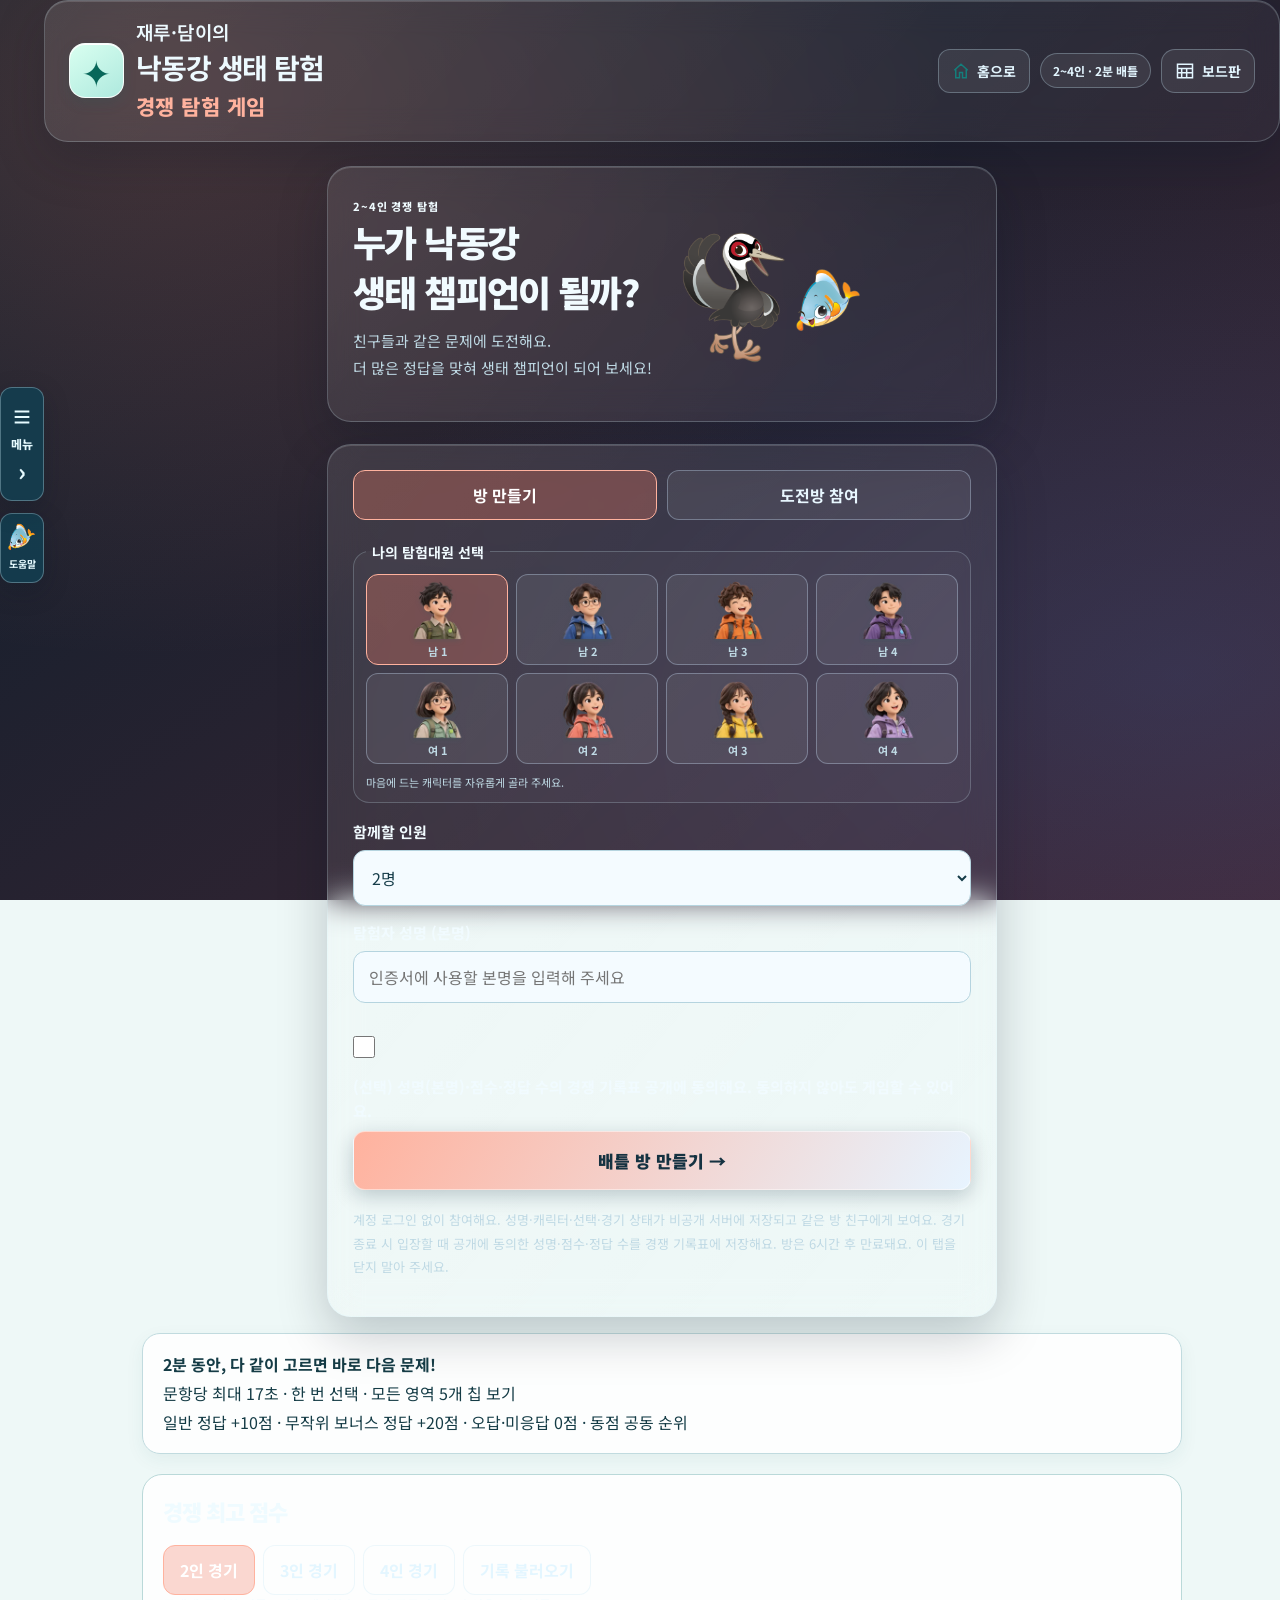
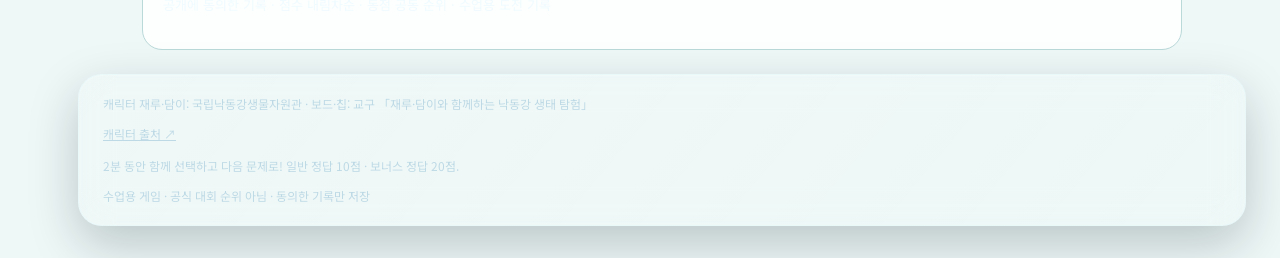
==== commit c1996a26: "Fix question, hint, feedback and reading contrast across solo, co-op and battle" ====
--- a/battle.html
+++ b/battle.html
@@ -1 +1 @@
-<!doctype html><html lang="ko"><head><meta charset="utf-8"><meta name="viewport" content="width=device-width,initial-scale=1"><meta name="theme-color" content="#172d50"><title>2분 생태 배틀 · 재루와 담이</title><link rel="stylesheet" href="river.css?v=22"><link rel="stylesheet" href="coop.css?v=2"><link rel="stylesheet" href="battle.css?v=2"><link rel="stylesheet" href="room-invite.css?v=1"><script defer src="qrcode.js?v=1"></script><script defer src="room-invite.js?v=1"></script><script defer src="river-core.js?v=20261108allnature5"></script><script defer src="battle-board.js?v=20261109rush1"></script><script defer src="explorer-avatars.js?v=1"></script><script defer src="battle-app.js?v=20261110realname"></script><link rel="stylesheet" href="comic.css?v=7"><link rel="stylesheet" href="glass.css?v=1"><link rel="stylesheet" href="site-shell.css?v=20261110plainclose"><script defer src="site-shell.js?v=20261110plainclose"></script><link rel="stylesheet" href="acrylic-chips.css?v=1"><script defer src="acrylic-chips.js?v=1"></script><link rel="stylesheet" href="battle-board.css?v=1"><link rel="stylesheet" href="explorer-avatars.css?v=2"><link rel="stylesheet" href="battle-rush.css?v=1"><link rel="stylesheet" href="multiplayer-player.css?v=1"><link rel="stylesheet" href="unified-glass.css?v=1"><script defer src="participation.js?v=20261110realname"></script></head><body data-section="battle"><a class="skip" href="#coopApp">경기 내용으로 건너뛰기</a><header class="top"><a class="brand" href="./"><span class="brand-icon" aria-hidden="true">✦</span><span>재루·담이의<strong>낙동강 생태 탐험</strong><span class="game-mode-title">경쟁 탐험 게임</span></span></a><div class="top-actions"><button id="homeNav" class="home-link" ><svg width="18" height="18" viewBox="0 0 24 24" fill="none" stroke="currentColor" stroke-width="2" aria-hidden="true"><path d="M3 11l9-8 9 8M5 10v11h5v-7h4v7h5V10"/></svg><span>홈으로</span></button><span class="trial">2~4인 · 2분 배틀</span></div></header><main id="coopApp"><p>배틀 입구를 준비하고 있어요…</p></main><div id="connectionBar" role="status" aria-live="polite"></div><footer class="site-footer"><p>캐릭터 재루·담이: 국립낙동강생물자원관 · 보드·칩: 교구 「재루·담이와 함께하는 낙동강 생태 탐험」</p><a href="https://www.nnibr.re.kr/index.do?menu_id=00000287" target="_blank" rel="noopener">캐릭터 출처 ↗</a><p>2분 동안 함께 선택하고 다음 문제로! 일반 정답 10점 · 보너스 정답 20점.</p><span>수업용 게임 · 공식 대회 순위 아님 · 동의한 기록만 저장</span></footer><dialog id="leaveCoop"><div class="reset-body"><h2>경기에서 나갈까요?</h2><p>경기 시간은 계속 흐르고, 나가면 이번 경기의 우승 대상에서 제외돼요.</p><div class="reset-actions"><button id="cancelLeave">계속하기</button><button id="confirmLeave">방 나가기</button></div></div></dialog><div id="coopAnnounce" class="sr-only" role="status" aria-live="polite"></div></body></html>
+<!doctype html><html lang="ko"><head><meta charset="utf-8"><meta name="viewport" content="width=device-width,initial-scale=1"><meta name="theme-color" content="#172d50"><title>2분 생태 배틀 · 재루와 담이</title><link rel="stylesheet" href="river.css?v=22"><link rel="stylesheet" href="coop.css?v=2"><link rel="stylesheet" href="battle.css?v=2"><link rel="stylesheet" href="room-invite.css?v=1"><script defer src="qrcode.js?v=1"></script><script defer src="room-invite.js?v=1"></script><script defer src="river-core.js?v=20261108allnature5"></script><script defer src="battle-board.js?v=20261109rush1"></script><script defer src="explorer-avatars.js?v=1"></script><script defer src="battle-app.js?v=20261110realname"></script><link rel="stylesheet" href="comic.css?v=7"><link rel="stylesheet" href="glass.css?v=1"><link rel="stylesheet" href="site-shell.css?v=20261110plainclose"><script defer src="site-shell.js?v=20261110plainclose"></script><link rel="stylesheet" href="acrylic-chips.css?v=1"><script defer src="acrylic-chips.js?v=1"></script><link rel="stylesheet" href="battle-board.css?v=1"><link rel="stylesheet" href="explorer-avatars.css?v=2"><link rel="stylesheet" href="battle-rush.css?v=1"><link rel="stylesheet" href="multiplayer-player.css?v=1"><link rel="stylesheet" href="unified-glass.css?v=20261110reading2"><script defer src="participation.js?v=20261110realname"></script></head><body data-section="battle"><a class="skip" href="#coopApp">경기 내용으로 건너뛰기</a><header class="top"><a class="brand" href="./"><span class="brand-icon" aria-hidden="true">✦</span><span>재루·담이의<strong>낙동강 생태 탐험</strong><span class="game-mode-title">경쟁 탐험 게임</span></span></a><div class="top-actions"><button id="homeNav" class="home-link" ><svg width="18" height="18" viewBox="0 0 24 24" fill="none" stroke="currentColor" stroke-width="2" aria-hidden="true"><path d="M3 11l9-8 9 8M5 10v11h5v-7h4v7h5V10"/></svg><span>홈으로</span></button><span class="trial">2~4인 · 2분 배틀</span></div></header><main id="coopApp"><p>배틀 입구를 준비하고 있어요…</p></main><div id="connectionBar" role="status" aria-live="polite"></div><footer class="site-footer"><p>캐릭터 재루·담이: 국립낙동강생물자원관 · 보드·칩: 교구 「재루·담이와 함께하는 낙동강 생태 탐험」</p><a href="https://www.nnibr.re.kr/index.do?menu_id=00000287" target="_blank" rel="noopener">캐릭터 출처 ↗</a><p>2분 동안 함께 선택하고 다음 문제로! 일반 정답 10점 · 보너스 정답 20점.</p><span>수업용 게임 · 공식 대회 순위 아님 · 동의한 기록만 저장</span></footer><dialog id="leaveCoop"><div class="reset-body"><h2>경기에서 나갈까요?</h2><p>경기 시간은 계속 흐르고, 나가면 이번 경기의 우승 대상에서 제외돼요.</p><div class="reset-actions"><button id="cancelLeave">계속하기</button><button id="confirmLeave">방 나가기</button></div></div></dialog><div id="coopAnnounce" class="sr-only" role="status" aria-live="polite"></div></body></html>
--- a/unified-glass.css
+++ b/unified-glass.css
@@ -59,3 +59,8 @@
 body[data-section="help"] .help-site-top{width:calc(100% - 40px);max-width:950px;margin:18px auto 0;padding:18px 24px;display:flex;align-items:center;justify-content:space-between;gap:16px;box-sizing:border-box}body[data-section="help"] .help-site-top .brand{min-width:0}body[data-section="help"] .help-site-top .home-link{color:#f2eaff;background:#ffffff12;border-color:#d6baff55}@media(max-width:660px){body[data-section="help"] .help-site-top{width:calc(100% - 28px);padding:14px 12px;gap:10px;flex-wrap:wrap}body[data-section="help"] .help-site-top .brand{font-size:12px}body[data-section="help"] .help-site-top .brand strong{font-size:20px}body[data-section="help"] .help-site-top .top-actions{margin-left:auto}}
 
 body[data-section="help"] main section .help-keyword{color:#ffdc83;font-weight:850}body[data-section="help"] .help-site-top .top-actions{display:flex;align-items:center;gap:8px}body[data-section="help"] .help-site-top .top-actions>.home-link{display:inline-flex;align-items:center;justify-content:center;box-sizing:border-box;min-height:44px;padding:10px 14px;margin:0;font-family:inherit;font-size:14px;font-weight:700;line-height:1.4;letter-spacing:normal;white-space:nowrap;border-width:1px;border-radius:12px;text-decoration:none}
+
+/* Reading surfaces intentionally stay light across all three game modes. */
+body[data-section] :is(.mission-main,.coach,.summary,.checkpoint,.feedback:not(.solo-chip-reward),.coop-question,.coop-lesson,.battle-question,.battle-result,.race-result,.battle-review,.answer-notice,.race-hint,.rank-note,.race-hud,.battle-rules,.shared-board,.result-participation article,.battle-results article){color:#153c46}body[data-section] :is(.mission-main,.coach,.summary,.checkpoint,.feedback:not(.solo-chip-reward),.coop-question,.coop-lesson,.battle-question,.battle-result,.race-result,.battle-review,.answer-notice,.race-hint,.rank-note,.race-hud,.battle-rules,.shared-board,.result-participation article,.battle-results article) :is(h1,h2,h3,.question-copy){color:#153c46;text-shadow:none}body[data-section] :is(.mission-main,.coach,.summary,.checkpoint,.feedback:not(.solo-chip-reward),.coop-question,.coop-lesson,.battle-question,.battle-result,.race-result,.battle-review,.answer-notice,.race-hint,.rank-note,.race-hud,.battle-rules,.shared-board,.result-participation article,.battle-results article) :is(p,small,.small-label,.time-note,.summary-note,.pledge-note){color:#345b68}body[data-section] :is(.choice,.learning-card,.discovery-card,.summary-numbers article){color:#153c46}body[data-section] :is(.choice,.learning-card,.discovery-card,.summary-numbers article) :is(h2,h3,strong){color:#153c46}body[data-section] .race-hint strong{color:#805100}body[data-section] .battle-question .bonus-pulse{color:#674000}body[data-section] .battle-question .bonus-pulse strong{color:#674000}body[data-section] dialog:not(.ranking-viewer):not(.explore-drawer){color:#153c46}body[data-section] dialog:not(.ranking-viewer):not(.explore-drawer) .dialog-head :is(h2,button){color:#153c46}
+
+body[data-section] .battle-last{color:#153c46}body[data-section] .battle-last.correct{color:#155448}body[data-section] .battle-last.wrong{color:#75401f}body[data-section] :is(.coop-question,.race-result) .phase-tag{color:#594215}body[data-section] .race-hud progress{background:#c9dade;border-radius:10px}body[data-section] .race-hud progress::-webkit-progress-bar{background:#c9dade;border-radius:10px}body[data-section] .race-hud progress::-webkit-progress-value{background:#087b71;border-radius:10px}body[data-section] .race-hud progress::-moz-progress-bar{background:#087b71;border-radius:10px}
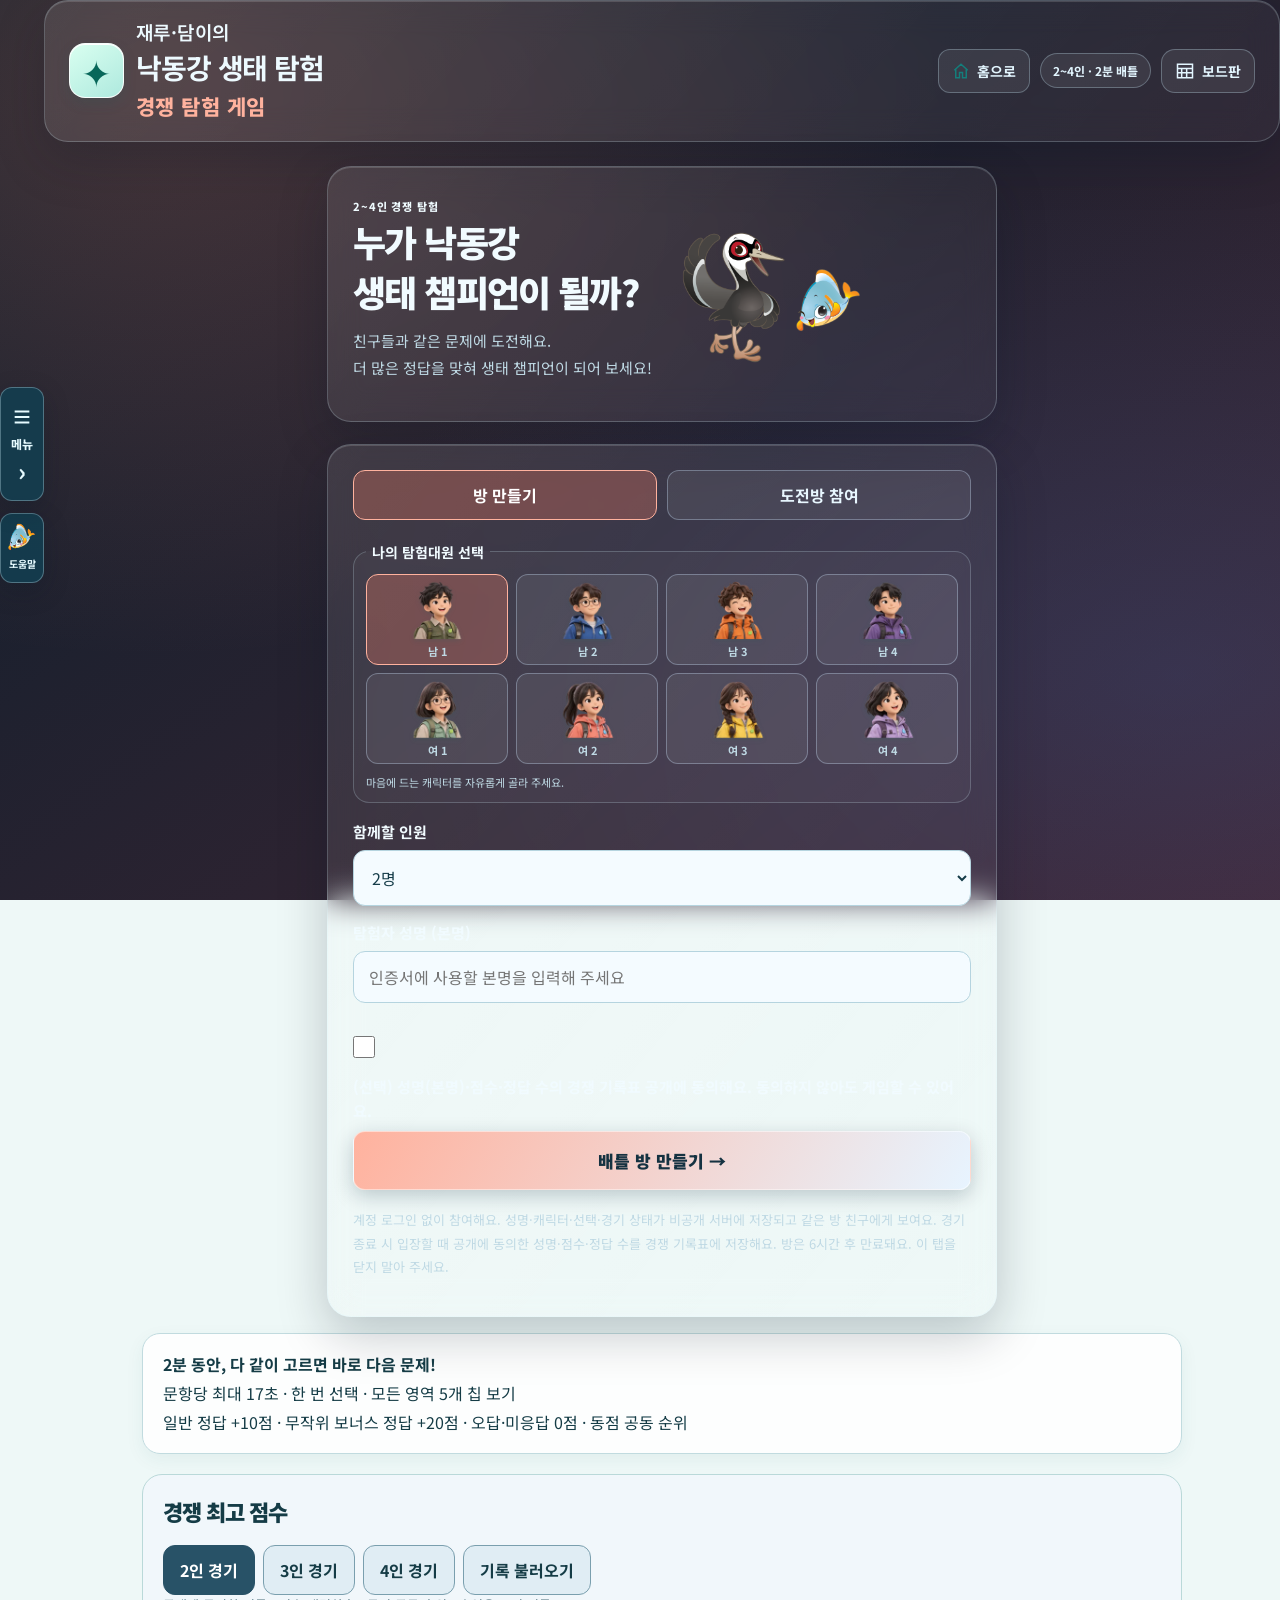
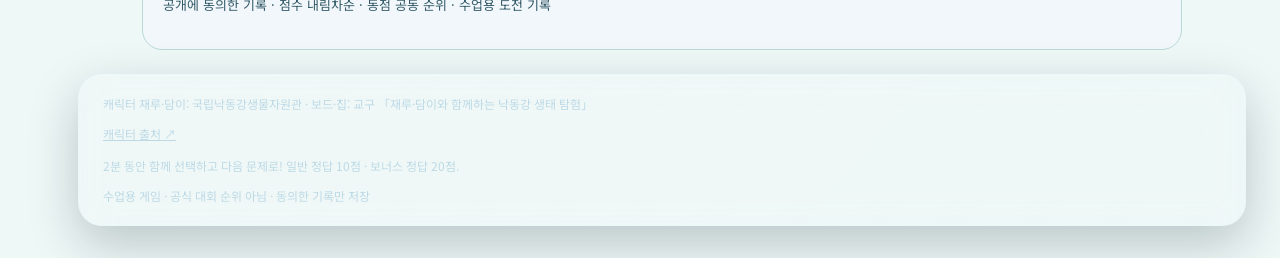
==== commit b3660a96: "Improve lobby contrast, ready guidance, owner chip groups and ranking columns" ====
--- a/battle.html
+++ b/battle.html
@@ -1 +1 @@
-<!doctype html><html lang="ko"><head><meta charset="utf-8"><meta name="viewport" content="width=device-width,initial-scale=1"><meta name="theme-color" content="#172d50"><title>2분 생태 배틀 · 재루와 담이</title><link rel="stylesheet" href="river.css?v=22"><link rel="stylesheet" href="coop.css?v=2"><link rel="stylesheet" href="battle.css?v=2"><link rel="stylesheet" href="room-invite.css?v=1"><script defer src="qrcode.js?v=1"></script><script defer src="room-invite.js?v=1"></script><script defer src="river-core.js?v=20261108allnature5"></script><script defer src="battle-board.js?v=20261109rush1"></script><script defer src="explorer-avatars.js?v=1"></script><script defer src="battle-app.js?v=20261110realname"></script><link rel="stylesheet" href="comic.css?v=7"><link rel="stylesheet" href="glass.css?v=1"><link rel="stylesheet" href="site-shell.css?v=20261110plainclose"><script defer src="site-shell.js?v=20261110plainclose"></script><link rel="stylesheet" href="acrylic-chips.css?v=1"><script defer src="acrylic-chips.js?v=1"></script><link rel="stylesheet" href="battle-board.css?v=1"><link rel="stylesheet" href="explorer-avatars.css?v=2"><link rel="stylesheet" href="battle-rush.css?v=1"><link rel="stylesheet" href="multiplayer-player.css?v=1"><link rel="stylesheet" href="unified-glass.css?v=20261110reading2"><script defer src="participation.js?v=20261110realname"></script></head><body data-section="battle"><a class="skip" href="#coopApp">경기 내용으로 건너뛰기</a><header class="top"><a class="brand" href="./"><span class="brand-icon" aria-hidden="true">✦</span><span>재루·담이의<strong>낙동강 생태 탐험</strong><span class="game-mode-title">경쟁 탐험 게임</span></span></a><div class="top-actions"><button id="homeNav" class="home-link" ><svg width="18" height="18" viewBox="0 0 24 24" fill="none" stroke="currentColor" stroke-width="2" aria-hidden="true"><path d="M3 11l9-8 9 8M5 10v11h5v-7h4v7h5V10"/></svg><span>홈으로</span></button><span class="trial">2~4인 · 2분 배틀</span></div></header><main id="coopApp"><p>배틀 입구를 준비하고 있어요…</p></main><div id="connectionBar" role="status" aria-live="polite"></div><footer class="site-footer"><p>캐릭터 재루·담이: 국립낙동강생물자원관 · 보드·칩: 교구 「재루·담이와 함께하는 낙동강 생태 탐험」</p><a href="https://www.nnibr.re.kr/index.do?menu_id=00000287" target="_blank" rel="noopener">캐릭터 출처 ↗</a><p>2분 동안 함께 선택하고 다음 문제로! 일반 정답 10점 · 보너스 정답 20점.</p><span>수업용 게임 · 공식 대회 순위 아님 · 동의한 기록만 저장</span></footer><dialog id="leaveCoop"><div class="reset-body"><h2>경기에서 나갈까요?</h2><p>경기 시간은 계속 흐르고, 나가면 이번 경기의 우승 대상에서 제외돼요.</p><div class="reset-actions"><button id="cancelLeave">계속하기</button><button id="confirmLeave">방 나가기</button></div></div></dialog><div id="coopAnnounce" class="sr-only" role="status" aria-live="polite"></div></body></html>
+<!doctype html><html lang="ko"><head><meta charset="utf-8"><meta name="viewport" content="width=device-width,initial-scale=1"><meta name="theme-color" content="#172d50"><title>2분 생태 배틀 · 재루와 담이</title><link rel="stylesheet" href="river.css?v=22"><link rel="stylesheet" href="coop.css?v=2"><link rel="stylesheet" href="battle.css?v=2"><link rel="stylesheet" href="room-invite.css?v=1"><script defer src="qrcode.js?v=1"></script><script defer src="room-invite.js?v=1"></script><script defer src="river-core.js?v=20261108allnature5"></script><script defer src="battle-board.js?v=20261109rush1"></script><script defer src="explorer-avatars.js?v=1"></script><script defer src="battle-app.js?v=20261110ready"></script><link rel="stylesheet" href="comic.css?v=7"><link rel="stylesheet" href="glass.css?v=1"><link rel="stylesheet" href="site-shell.css?v=20261110plainclose"><script defer src="site-shell.js?v=20261110ranks"></script><link rel="stylesheet" href="acrylic-chips.css?v=1"><script defer src="acrylic-chips.js?v=1"></script><link rel="stylesheet" href="battle-board.css?v=1"><link rel="stylesheet" href="explorer-avatars.css?v=2"><link rel="stylesheet" href="battle-rush.css?v=1"><link rel="stylesheet" href="multiplayer-player.css?v=1"><link rel="stylesheet" href="unified-glass.css?v=20261110invite"><script defer src="participation.js?v=20261110realname"></script></head><body data-section="battle"><a class="skip" href="#coopApp">경기 내용으로 건너뛰기</a><header class="top"><a class="brand" href="./"><span class="brand-icon" aria-hidden="true">✦</span><span>재루·담이의<strong>낙동강 생태 탐험</strong><span class="game-mode-title">경쟁 탐험 게임</span></span></a><div class="top-actions"><button id="homeNav" class="home-link" ><svg width="18" height="18" viewBox="0 0 24 24" fill="none" stroke="currentColor" stroke-width="2" aria-hidden="true"><path d="M3 11l9-8 9 8M5 10v11h5v-7h4v7h5V10"/></svg><span>홈으로</span></button><span class="trial">2~4인 · 2분 배틀</span></div></header><main id="coopApp"><p>배틀 입구를 준비하고 있어요…</p></main><div id="connectionBar" role="status" aria-live="polite"></div><footer class="site-footer"><p>캐릭터 재루·담이: 국립낙동강생물자원관 · 보드·칩: 교구 「재루·담이와 함께하는 낙동강 생태 탐험」</p><a href="https://www.nnibr.re.kr/index.do?menu_id=00000287" target="_blank" rel="noopener">캐릭터 출처 ↗</a><p>2분 동안 함께 선택하고 다음 문제로! 일반 정답 10점 · 보너스 정답 20점.</p><span>수업용 게임 · 공식 대회 순위 아님 · 동의한 기록만 저장</span></footer><dialog id="leaveCoop"><div class="reset-body"><h2>경기에서 나갈까요?</h2><p>경기 시간은 계속 흐르고, 나가면 이번 경기의 우승 대상에서 제외돼요.</p><div class="reset-actions"><button id="cancelLeave">계속하기</button><button id="confirmLeave">방 나가기</button></div></div></dialog><div id="coopAnnounce" class="sr-only" role="status" aria-live="polite"></div></body></html>
--- a/unified-glass.css
+++ b/unified-glass.css
@@ -64,3 +64,37 @@
 body[data-section] :is(.mission-main,.coach,.summary,.checkpoint,.feedback:not(.solo-chip-reward),.coop-question,.coop-lesson,.battle-question,.battle-result,.race-result,.battle-review,.answer-notice,.race-hint,.rank-note,.race-hud,.battle-rules,.shared-board,.result-participation article,.battle-results article){color:#153c46}body[data-section] :is(.mission-main,.coach,.summary,.checkpoint,.feedback:not(.solo-chip-reward),.coop-question,.coop-lesson,.battle-question,.battle-result,.race-result,.battle-review,.answer-notice,.race-hint,.rank-note,.race-hud,.battle-rules,.shared-board,.result-participation article,.battle-results article) :is(h1,h2,h3,.question-copy){color:#153c46;text-shadow:none}body[data-section] :is(.mission-main,.coach,.summary,.checkpoint,.feedback:not(.solo-chip-reward),.coop-question,.coop-lesson,.battle-question,.battle-result,.race-result,.battle-review,.answer-notice,.race-hint,.rank-note,.race-hud,.battle-rules,.shared-board,.result-participation article,.battle-results article) :is(p,small,.small-label,.time-note,.summary-note,.pledge-note){color:#345b68}body[data-section] :is(.choice,.learning-card,.discovery-card,.summary-numbers article){color:#153c46}body[data-section] :is(.choice,.learning-card,.discovery-card,.summary-numbers article) :is(h2,h3,strong){color:#153c46}body[data-section] .race-hint strong{color:#805100}body[data-section] .battle-question .bonus-pulse{color:#674000}body[data-section] .battle-question .bonus-pulse strong{color:#674000}body[data-section] dialog:not(.ranking-viewer):not(.explore-drawer){color:#153c46}body[data-section] dialog:not(.ranking-viewer):not(.explore-drawer) .dialog-head :is(h2,button){color:#153c46}
 
 body[data-section] .battle-last{color:#153c46}body[data-section] .battle-last.correct{color:#155448}body[data-section] .battle-last.wrong{color:#75401f}body[data-section] :is(.coop-question,.race-result) .phase-tag{color:#594215}body[data-section] .race-hud progress{background:#c9dade;border-radius:10px}body[data-section] .race-hud progress::-webkit-progress-bar{background:#c9dade;border-radius:10px}body[data-section] .race-hud progress::-webkit-progress-value{background:#087b71;border-radius:10px}body[data-section] .race-hud progress::-moz-progress-bar{background:#087b71;border-radius:10px}
+
+/* Invitation is a light reading panel even inside the dark lobby. */
+body[data-section] .room-lobby .room-invite{background:#f1f7fb;color:#153c46}
+body[data-section] .room-invite :is(h2,label,strong){color:#153c46}
+body[data-section] .room-lobby .room-invite :is(p,small,figcaption){color:#345b68}
+body[data-section] .room-invite .room-invite-url{color:#075f89}
+body[data-section] .room-lobby .room-invite button:not(.primary){background:#d9eef5;color:#153c46;border-color:#7ba5b5}
+body[data-section] .room-lobby .rank-note{color:#345b68}
+.map-owner-groups{display:grid;gap:14px;margin-top:18px}
+.map-owner-row{min-width:0;padding:16px;border:1px solid #a9cbd4;border-left:4px solid var(--owner,#087b71);border-radius:16px;background:#f5fbfc}
+body[data-section] .map-owner-row h3{margin:0 0 12px;color:#153c46;font-size:18px;overflow-wrap:anywhere}
+.map-owner-row h3 span{font-size:14px;font-weight:500}
+.map-owner-chips{display:flex;flex-wrap:wrap;gap:10px;align-items:flex-start}
+.map-owner-chips button{display:flex;flex-direction:column;align-items:center;gap:5px;width:112px;min-height:44px;padding:8px;border:1px solid #bad6df;background:#fff;border-radius:12px;color:#153c46;font:inherit;font-size:13px;line-height:1.4}
+.map-owner-chips .chip-svg{width:88px;max-width:100%;height:auto}
+.map-owner-chips button span{overflow-wrap:anywhere}
+.map-owner-chips button:hover{background:#e2f4f7;border-color:#36788d}
+body[data-section] .map-owner-empty{margin:4px 0;color:#345b68;font-size:14px}
+@media(max-width:600px){.map-owner-row{padding:12px}.map-owner-chips{gap:8px}.map-owner-chips button{width:calc((100% - 16px)/3);font-size:12px;padding:6px}.map-owner-row h3{font-size:16px}}
+
+body[data-section] .ranking-viewer .dialog-head{background:#203d50;border-bottom:1px solid #cdeeff42}
+body[data-section] .ranking-viewer .dialog-head :is(h2,button){color:#effaff}
+body[data-section] .room-lobby .room-invite :is(h2,label,strong){color:#153c46}
+
+body[data-section] .room-lobby .ready-prompt{padding:14px 18px;margin:18px 0 10px;border:2px solid #ffd76c;border-radius:14px;background:#382f50;color:#fff2be;font-size:16px;line-height:1.6;text-align:center}
+body[data-section] .room-lobby .ready-prompt strong{color:#ffe078}
+body[data-section="ranks"]>header a{background:#214354;color:#edfaff;border:1px solid #8bb8c7}
+/* Embedded battle leaderboard and expanded answer history remain light. */
+body[data-section] :is(.battle-ranking,.battle-history,.battle-history .battle-review){color:#153c46;background:#f1f7fb}
+body[data-section] :is(.battle-ranking,.battle-history) :is(h2,h3,strong,b,span,summary){color:#153c46;text-shadow:none}
+body[data-section] :is(.battle-ranking,.battle-history) :is(p,small){color:#345b68}
+body[data-section] .battle-ranking .rank-size-tabs button{background:#e0edf4;color:#153c46;border-color:#7a9fae}
+body[data-section] .battle-ranking .rank-size-tabs button[aria-pressed=true]{background:#285267;color:#fff;border-color:#285267}
+body[data-section] .battle-ranking .battle-rank-list article{background:#e1f1ee;color:#153c46}
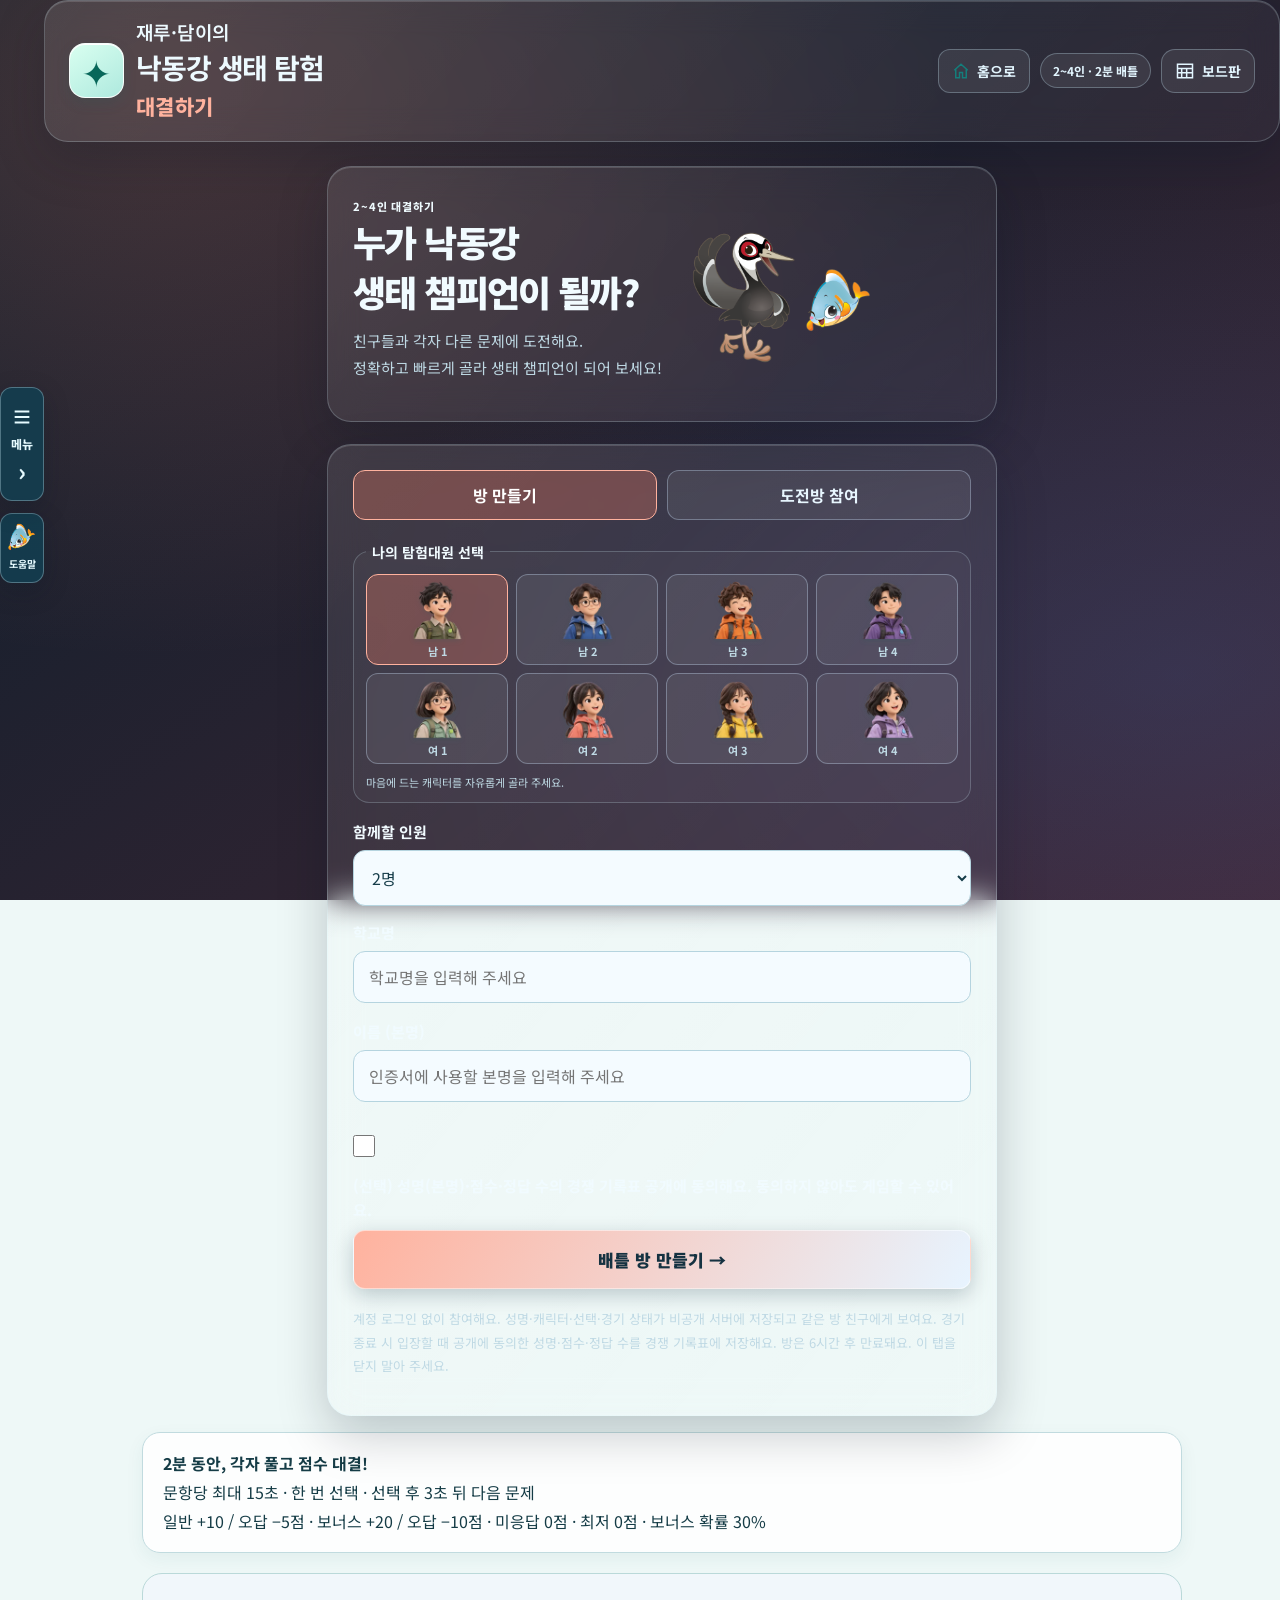
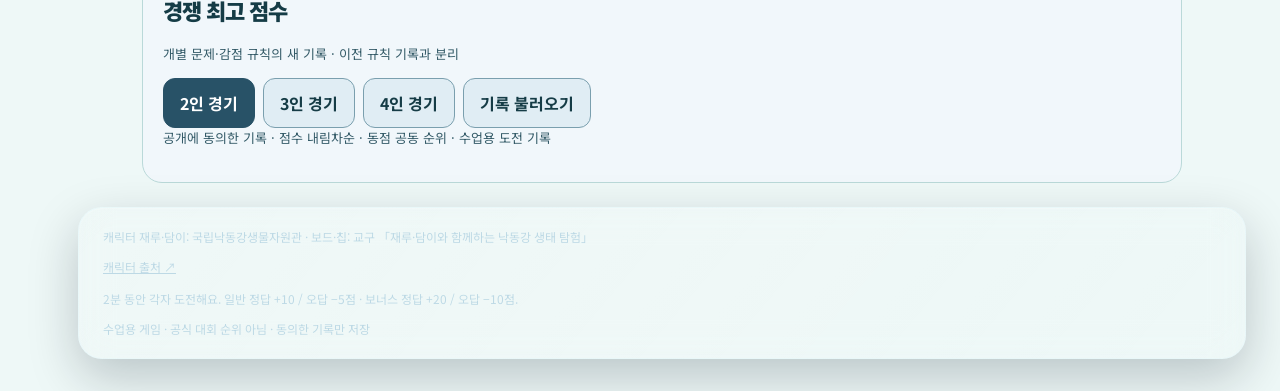
==== commit 33de1f24: "Add independent 15-second battle, player entry profiles, reflection handoff and compact medal rankin" ====
--- a/battle.html
+++ b/battle.html
@@ -1 +1 @@
-<!doctype html><html lang="ko"><head><meta charset="utf-8"><meta name="viewport" content="width=device-width,initial-scale=1"><meta name="theme-color" content="#172d50"><title>2분 생태 배틀 · 재루와 담이</title><link rel="stylesheet" href="river.css?v=22"><link rel="stylesheet" href="coop.css?v=2"><link rel="stylesheet" href="battle.css?v=2"><link rel="stylesheet" href="room-invite.css?v=1"><script defer src="qrcode.js?v=1"></script><script defer src="room-invite.js?v=1"></script><script defer src="river-core.js?v=20261108allnature5"></script><script defer src="battle-board.js?v=20261109rush1"></script><script defer src="explorer-avatars.js?v=1"></script><script defer src="battle-app.js?v=20261110ready"></script><link rel="stylesheet" href="comic.css?v=7"><link rel="stylesheet" href="glass.css?v=1"><link rel="stylesheet" href="site-shell.css?v=20261110plainclose"><script defer src="site-shell.js?v=20261110ranks"></script><link rel="stylesheet" href="acrylic-chips.css?v=1"><script defer src="acrylic-chips.js?v=1"></script><link rel="stylesheet" href="battle-board.css?v=1"><link rel="stylesheet" href="explorer-avatars.css?v=2"><link rel="stylesheet" href="battle-rush.css?v=1"><link rel="stylesheet" href="multiplayer-player.css?v=1"><link rel="stylesheet" href="unified-glass.css?v=20261110invite"><script defer src="participation.js?v=20261110realname"></script></head><body data-section="battle"><a class="skip" href="#coopApp">경기 내용으로 건너뛰기</a><header class="top"><a class="brand" href="./"><span class="brand-icon" aria-hidden="true">✦</span><span>재루·담이의<strong>낙동강 생태 탐험</strong><span class="game-mode-title">경쟁 탐험 게임</span></span></a><div class="top-actions"><button id="homeNav" class="home-link" ><svg width="18" height="18" viewBox="0 0 24 24" fill="none" stroke="currentColor" stroke-width="2" aria-hidden="true"><path d="M3 11l9-8 9 8M5 10v11h5v-7h4v7h5V10"/></svg><span>홈으로</span></button><span class="trial">2~4인 · 2분 배틀</span></div></header><main id="coopApp"><p>배틀 입구를 준비하고 있어요…</p></main><div id="connectionBar" role="status" aria-live="polite"></div><footer class="site-footer"><p>캐릭터 재루·담이: 국립낙동강생물자원관 · 보드·칩: 교구 「재루·담이와 함께하는 낙동강 생태 탐험」</p><a href="https://www.nnibr.re.kr/index.do?menu_id=00000287" target="_blank" rel="noopener">캐릭터 출처 ↗</a><p>2분 동안 함께 선택하고 다음 문제로! 일반 정답 10점 · 보너스 정답 20점.</p><span>수업용 게임 · 공식 대회 순위 아님 · 동의한 기록만 저장</span></footer><dialog id="leaveCoop"><div class="reset-body"><h2>경기에서 나갈까요?</h2><p>경기 시간은 계속 흐르고, 나가면 이번 경기의 우승 대상에서 제외돼요.</p><div class="reset-actions"><button id="cancelLeave">계속하기</button><button id="confirmLeave">방 나가기</button></div></div></dialog><div id="coopAnnounce" class="sr-only" role="status" aria-live="polite"></div></body></html>
+<!doctype html><html lang="ko"><head><meta charset="utf-8"><meta name="viewport" content="width=device-width,initial-scale=1"><meta name="theme-color" content="#172d50"><title>2분 생태 배틀 · 재루와 담이</title><link rel="stylesheet" href="river.css?v=22"><link rel="stylesheet" href="coop.css?v=2"><link rel="stylesheet" href="battle.css?v=2"><link rel="stylesheet" href="room-invite.css?v=1"><script defer src="qrcode.js?v=1"></script><script defer src="room-invite.js?v=1"></script><script defer src="river-core.js?v=20261108allnature5"></script><script defer src="battle-board.js?v=20261109rush1"></script><script defer src="explorer-avatars.js?v=1"></script><script defer src="battle-app.js?v=20261111modes"></script><link rel="stylesheet" href="comic.css?v=7"><link rel="stylesheet" href="glass.css?v=1"><link rel="stylesheet" href="site-shell.css?v=20261110plainclose"><script defer src="site-shell.js?v=20261111modes"></script><link rel="stylesheet" href="acrylic-chips.css?v=1"><script defer src="acrylic-chips.js?v=1"></script><link rel="stylesheet" href="battle-board.css?v=1"><link rel="stylesheet" href="explorer-avatars.css?v=2"><link rel="stylesheet" href="battle-rush.css?v=20261111independent"><link rel="stylesheet" href="multiplayer-player.css?v=1"><link rel="stylesheet" href="unified-glass.css?v=20261111modes"><script defer src="player-profiles.js?v=1"></script><script defer src="participation.js?v=20261111modes"></script></head><body data-section="battle"><a class="skip" href="#coopApp">경기 내용으로 건너뛰기</a><header class="top"><a class="brand" href="./"><span class="brand-icon" aria-hidden="true">✦</span><span>재루·담이의<strong>낙동강 생태 탐험</strong><span class="game-mode-title">대결하기</span></span></a><div class="top-actions"><button id="homeNav" class="home-link" ><svg width="18" height="18" viewBox="0 0 24 24" fill="none" stroke="currentColor" stroke-width="2" aria-hidden="true"><path d="M3 11l9-8 9 8M5 10v11h5v-7h4v7h5V10"/></svg><span>홈으로</span></button><span class="trial">2~4인 · 2분 배틀</span></div></header><main id="coopApp"><p>배틀 입구를 준비하고 있어요…</p></main><div id="connectionBar" role="status" aria-live="polite"></div><footer class="site-footer"><p>캐릭터 재루·담이: 국립낙동강생물자원관 · 보드·칩: 교구 「재루·담이와 함께하는 낙동강 생태 탐험」</p><a href="https://www.nnibr.re.kr/index.do?menu_id=00000287" target="_blank" rel="noopener">캐릭터 출처 ↗</a><p>2분 동안 각자 도전해요. 일반 정답 +10 / 오답 −5점 · 보너스 정답 +20 / 오답 −10점.</p><span>수업용 게임 · 공식 대회 순위 아님 · 동의한 기록만 저장</span></footer><dialog id="leaveCoop"><div class="reset-body"><h2>경기에서 나갈까요?</h2><p>경기 시간은 계속 흐르고, 나가면 이번 경기의 우승 대상에서 제외돼요.</p><div class="reset-actions"><button id="cancelLeave">계속하기</button><button id="confirmLeave">방 나가기</button></div></div></dialog><div id="coopAnnounce" class="sr-only" role="status" aria-live="polite"></div></body></html>
--- a/battle-rush.css
+++ b/battle-rush.css
@@ -1,11 +1,13 @@
-/* Final overrides: every category has five equally sized image choices. */
-.battle-question .choices.sprint-choices{display:grid;grid-template-columns:repeat(5,minmax(0,1fr));gap:12px;align-items:stretch}
-.battle-question .sprint-choices>.choice,.battle-question .sprint-choices>.choice:last-child{grid-column:auto;justify-self:stretch;width:100%;max-width:none;min-width:0;min-height:150px;margin:0;padding:10px;display:flex;flex-direction:column;justify-content:center;align-items:center;gap:7px}
-.battle-question .sprint-choices .chip-svg{width:100%;max-width:145px;height:auto;aspect-ratio:1;max-height:none;flex:none}
-.battle-question .sprint-choices strong{font-size:clamp(14px,1.6vw,18px);overflow-wrap:anywhere;line-height:1.4}
-.battle-clock{position:relative;top:auto}.battle-clock .battle-value{font-size:26px}.bonus-question{border:3px solid #d4a21c;background:#fffdf2}.bonus-question>.small-label{display:inline-block;background:#fff0a8;border:1px solid #bc8c13;color:#704700;padding:8px 12px;border-radius:12px;font-weight:800}
-.battle-last{margin-top:18px;padding:12px 16px;border-radius:14px;border:1px solid #9bcab8;background:#e5fff2;font-weight:700}.battle-last.wrong{background:#fff1e8;border-color:#dbb497}
-.battle-consent{display:flex;align-items:flex-start;gap:10px;font-size:14px;line-height:1.6;margin:12px 0}.battle-consent input{width:22px;height:22px;margin:2px 0;flex:none}
-.battle-history,.battle-ranking{background:#ffffffdf;border:1px solid #bad9d9;border-radius:20px;padding:20px;margin:20px 0}.battle-history>summary{min-height:44px;font-weight:700;cursor:pointer}.battle-ranking h2{font-size:22px;margin-top:0}.battle-ranking p{font-size:13px;line-height:1.6}.rank-size-tabs{display:flex;gap:8px;flex-wrap:wrap}.rank-size-tabs button{min-height:44px}.rank-size-tabs [aria-pressed=true]{background:#c8efe3;border-color:#187868}.battle-rank-list{display:grid;gap:8px;margin-top:14px}.battle-rank-list article{display:grid;grid-template-columns:45px 1fr auto;gap:8px;padding:12px;border-radius:12px;background:#eef8f7}.battle-rank-list small{grid-column:2/-1}.battle-rank-list strong{overflow-wrap:anywhere}.battle-results article>span{font-weight:800;color:#166c60}
-@media(max-width:700px){.battle-question .choices.sprint-choices{grid-template-columns:repeat(2,minmax(0,1fr));gap:10px}.battle-question .sprint-choices>.choice,.battle-question .sprint-choices>.choice:last-child{min-height:130px;padding:9px}.battle-question .sprint-choices>.choice:last-child{grid-column:1/-1;width:calc(50% - 5px);justify-self:center}.battle-question .sprint-choices .chip-svg{max-width:105px}.battle-question h1{font-size:22px}.battle-ranking{padding:16px}.team-member small{font-size:12px}}
-@media(min-width:701px) and (max-width:950px){.battle-question .choices.sprint-choices{grid-template-columns:repeat(3,minmax(0,1fr))}}
+/* Final overrides: every category has five equally sized image choices. */
+.battle-question .choices.sprint-choices{display:grid;grid-template-columns:repeat(5,minmax(0,1fr));gap:12px;align-items:stretch}
+.battle-question .sprint-choices>.choice,.battle-question .sprint-choices>.choice:last-child{grid-column:auto;justify-self:stretch;width:100%;max-width:none;min-width:0;min-height:150px;margin:0;padding:10px;display:flex;flex-direction:column;justify-content:center;align-items:center;gap:7px}
+.battle-question .sprint-choices .chip-svg{width:100%;max-width:145px;height:auto;aspect-ratio:1;max-height:none;flex:none}
+.battle-question .sprint-choices strong{font-size:clamp(14px,1.6vw,18px);overflow-wrap:anywhere;line-height:1.4}
+.battle-clock{position:relative;top:auto}.battle-clock .battle-value{font-size:26px}.bonus-question{border:3px solid #d4a21c;background:#fffdf2}.bonus-question>.small-label{display:inline-block;background:#fff0a8;border:1px solid #bc8c13;color:#704700;padding:8px 12px;border-radius:12px;font-weight:800}
+.battle-last{margin-top:18px;padding:12px 16px;border-radius:14px;border:1px solid #9bcab8;background:#e5fff2;font-weight:700}.battle-last.wrong{background:#fff1e8;border-color:#dbb497}
+.battle-consent{display:flex;align-items:flex-start;gap:10px;font-size:14px;line-height:1.6;margin:12px 0}.battle-consent input{width:22px;height:22px;margin:2px 0;flex:none}
+.battle-history,.battle-ranking{background:#ffffffdf;border:1px solid #bad9d9;border-radius:20px;padding:20px;margin:20px 0}.battle-history>summary{min-height:44px;font-weight:700;cursor:pointer}.battle-ranking h2{font-size:22px;margin-top:0}.battle-ranking p{font-size:13px;line-height:1.6}.rank-size-tabs{display:flex;gap:8px;flex-wrap:wrap}.rank-size-tabs button{min-height:44px}.rank-size-tabs [aria-pressed=true]{background:#c8efe3;border-color:#187868}.battle-rank-list{display:grid;gap:8px;margin-top:14px}.battle-rank-list article{display:grid;grid-template-columns:45px 1fr auto;gap:8px;padding:12px;border-radius:12px;background:#eef8f7}.battle-rank-list small{grid-column:2/-1}.battle-rank-list strong{overflow-wrap:anywhere}.battle-results article>span{font-weight:800;color:#166c60}
+@media(max-width:700px){.battle-question .choices.sprint-choices{grid-template-columns:repeat(2,minmax(0,1fr));gap:10px}.battle-question .sprint-choices>.choice,.battle-question .sprint-choices>.choice:last-child{min-height:130px;padding:9px}.battle-question .sprint-choices>.choice:last-child{grid-column:1/-1;width:calc(50% - 5px);justify-self:center}.battle-question .sprint-choices .chip-svg{max-width:105px}.battle-question h1{font-size:22px}.battle-ranking{padding:16px}.team-member small{font-size:12px}}
+@media(min-width:701px) and (max-width:950px){.battle-question .choices.sprint-choices{grid-template-columns:repeat(3,minmax(0,1fr))}}
+
+.independent-feedback{text-align:center;min-height:260px}.independent-feedback .independent-points{display:block;font-size:38px;color:#087b71}.independent-feedback.wrong .independent-points{color:#9b382b}.independent-feedback .race-award{max-width:130px;margin:12px auto}.independent-feedback p{margin:10px 0}
--- a/unified-glass.css
+++ b/unified-glass.css
@@ -91,10 +91,21 @@
 body[data-section] .room-lobby .ready-prompt{padding:14px 18px;margin:18px 0 10px;border:2px solid #ffd76c;border-radius:14px;background:#382f50;color:#fff2be;font-size:16px;line-height:1.6;text-align:center}
 body[data-section] .room-lobby .ready-prompt strong{color:#ffe078}
 body[data-section="ranks"]>header a{background:#214354;color:#edfaff;border:1px solid #8bb8c7}
-/* Embedded battle leaderboard and expanded answer history remain light. */
-body[data-section] :is(.battle-ranking,.battle-history,.battle-history .battle-review){color:#153c46;background:#f1f7fb}
-body[data-section] :is(.battle-ranking,.battle-history) :is(h2,h3,strong,b,span,summary){color:#153c46;text-shadow:none}
-body[data-section] :is(.battle-ranking,.battle-history) :is(p,small){color:#345b68}
-body[data-section] .battle-ranking .rank-size-tabs button{background:#e0edf4;color:#153c46;border-color:#7a9fae}
-body[data-section] .battle-ranking .rank-size-tabs button[aria-pressed=true]{background:#285267;color:#fff;border-color:#285267}
+/* Embedded battle leaderboard and expanded answer history remain light. */
+body[data-section] :is(.battle-ranking,.battle-history,.battle-history .battle-review){color:#153c46;background:#f1f7fb}
+body[data-section] :is(.battle-ranking,.battle-history) :is(h2,h3,strong,b,span,summary){color:#153c46;text-shadow:none}
+body[data-section] :is(.battle-ranking,.battle-history) :is(p,small){color:#345b68}
+body[data-section] .battle-ranking .rank-size-tabs button{background:#e0edf4;color:#153c46;border-color:#7a9fae}
+body[data-section] .battle-ranking .rank-size-tabs button[aria-pressed=true]{background:#285267;color:#fff;border-color:#285267}
 body[data-section] .battle-ranking .battle-rank-list article{background:#e1f1ee;color:#153c46}
+/* Light in-game co-op ranking dialog needs dark tab labels. */
+body[data-section] #raceRank .race-rank-tabs button{background:#e0edf4;color:#153c46;border:1px solid #7a9fae}
+body[data-section] #raceRank .race-rank-tabs button[aria-pressed=true]{background:#56417a;color:#fff;border-color:#56417a}
+body[data-section] #raceRank .dialog-head button.plain-close{color:#153c46;opacity:1}
+
+.solo-entry-panel{max-width:620px;margin:24px auto;padding:24px}.solo-entry-panel form{display:grid;gap:10px}.solo-entry-panel label{color:#eaf5ff;font-weight:700;margin-top:10px}.solo-entry-panel input{width:100%;box-sizing:border-box;padding:12px;font:inherit;min-height:46px}.solo-entry-panel p{color:#caddea;font-size:14px;line-height:1.7}.reflection-cta{display:inline-flex;align-items:center;justify-content:center;min-height:44px;padding:12px 18px;box-sizing:border-box;text-decoration:none;font-weight:800;margin:8px;border-radius:12px}
+
+body[data-section] .battle-ranking .battle-rank-list article[data-place="1"],body[data-section] .race-rank-table tr[data-place="1"] td{background:#fff0bc}
+body[data-section] .battle-ranking .battle-rank-list article[data-place="2"],body[data-section] .race-rank-table tr[data-place="2"] td{background:#dce9f6}
+body[data-section] .battle-ranking .battle-rank-list article[data-place="3"],body[data-section] .race-rank-table tr[data-place="3"] td{background:#f3ddcb}
+body[data-section] .battle-ranking .battle-rank-list article{padding-top:8px;padding-bottom:8px}
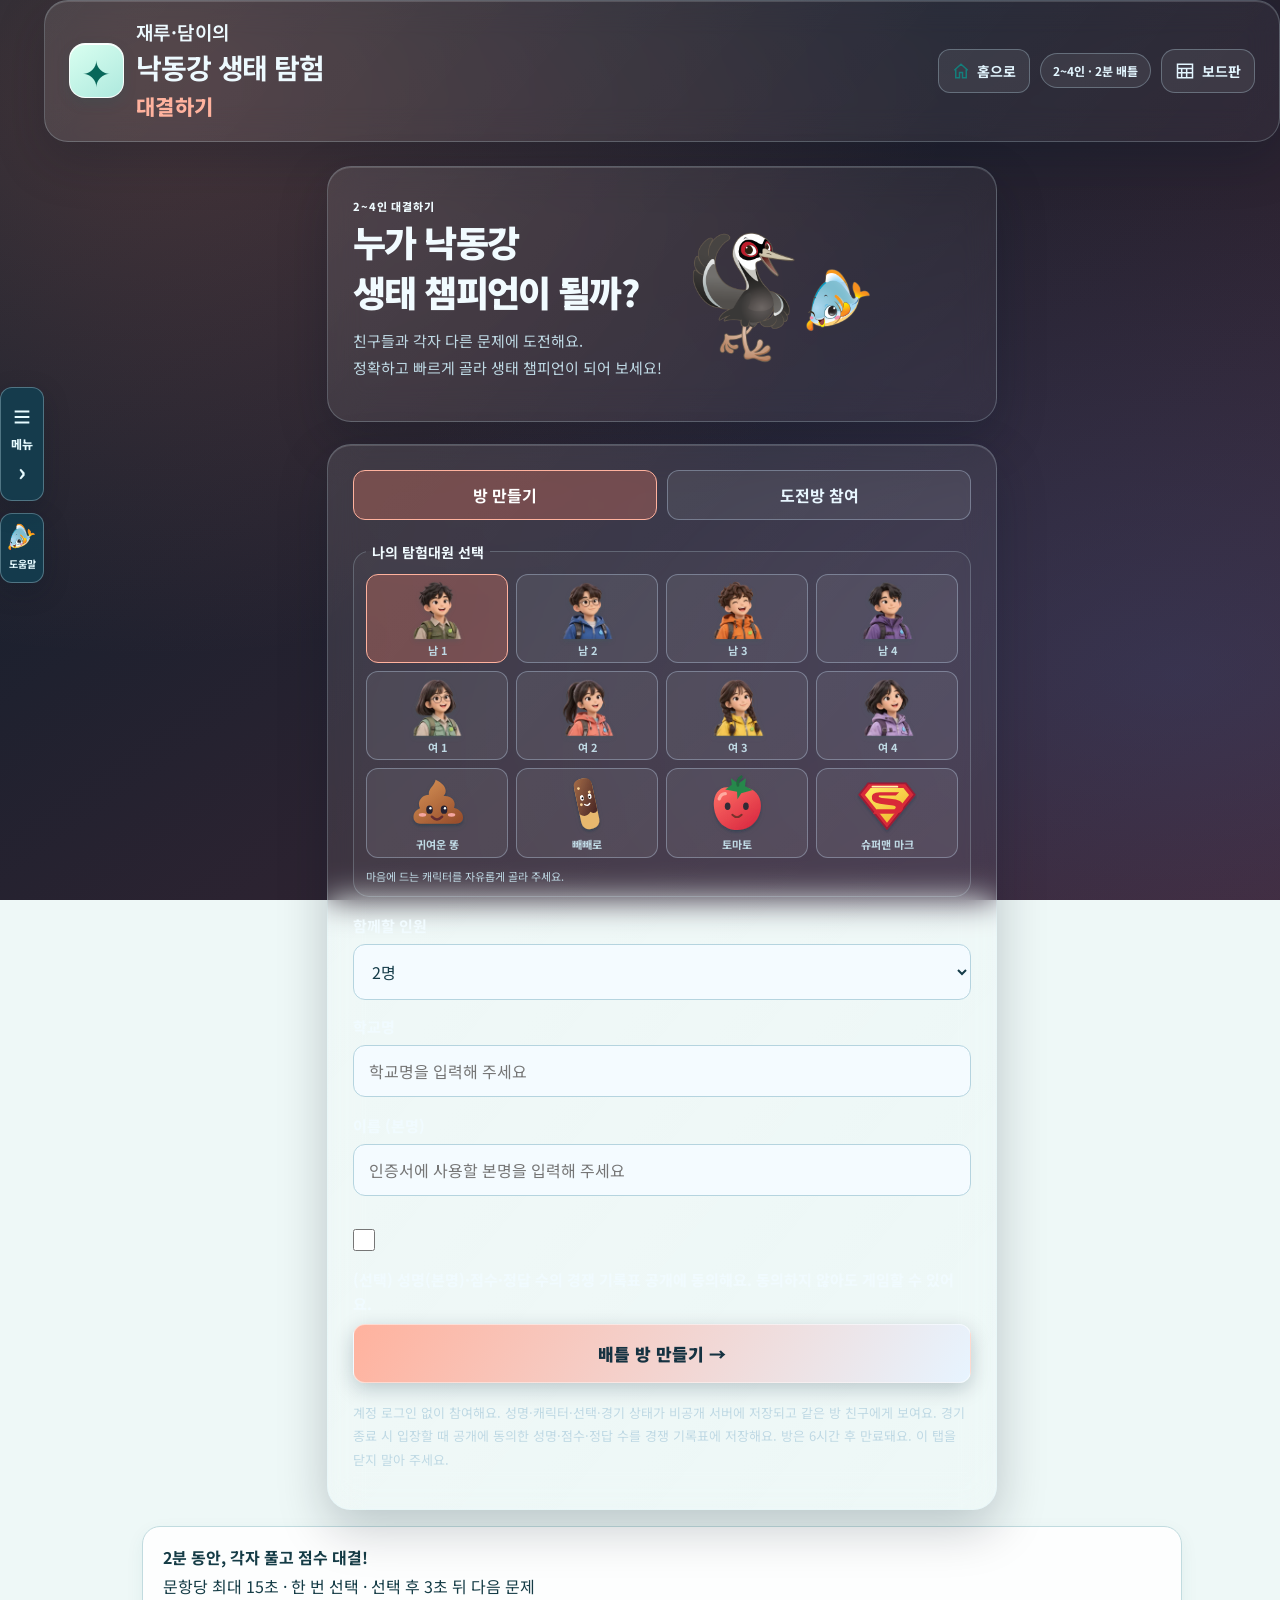
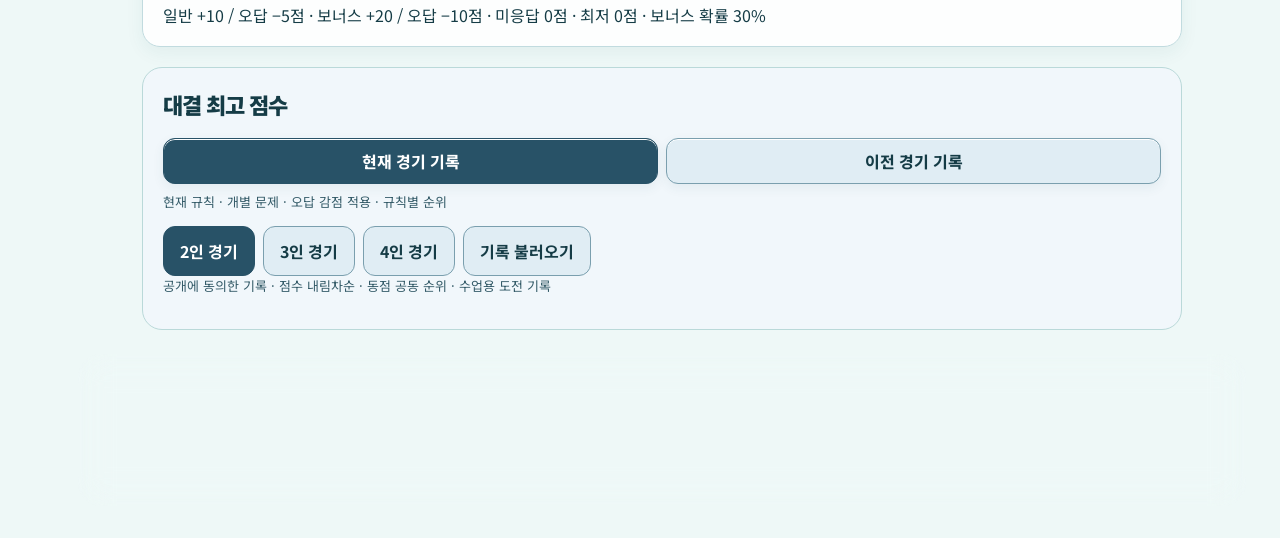
==== commit 752c2579: "Add four playful avatars, simplify ranking labels and restore previous-rule rankings" ====
--- a/battle.html
+++ b/battle.html
@@ -1 +1 @@
-<!doctype html><html lang="ko"><head><meta charset="utf-8"><meta name="viewport" content="width=device-width,initial-scale=1"><meta name="theme-color" content="#172d50"><title>2분 생태 배틀 · 재루와 담이</title><link rel="stylesheet" href="river.css?v=22"><link rel="stylesheet" href="coop.css?v=2"><link rel="stylesheet" href="battle.css?v=2"><link rel="stylesheet" href="room-invite.css?v=1"><script defer src="qrcode.js?v=1"></script><script defer src="room-invite.js?v=1"></script><script defer src="river-core.js?v=20261108allnature5"></script><script defer src="battle-board.js?v=20261109rush1"></script><script defer src="explorer-avatars.js?v=1"></script><script defer src="battle-app.js?v=20261111modes"></script><link rel="stylesheet" href="comic.css?v=7"><link rel="stylesheet" href="glass.css?v=1"><link rel="stylesheet" href="site-shell.css?v=20261110plainclose"><script defer src="site-shell.js?v=20261111modes"></script><link rel="stylesheet" href="acrylic-chips.css?v=1"><script defer src="acrylic-chips.js?v=1"></script><link rel="stylesheet" href="battle-board.css?v=1"><link rel="stylesheet" href="explorer-avatars.css?v=2"><link rel="stylesheet" href="battle-rush.css?v=20261111independent"><link rel="stylesheet" href="multiplayer-player.css?v=1"><link rel="stylesheet" href="unified-glass.css?v=20261111modes"><script defer src="player-profiles.js?v=1"></script><script defer src="participation.js?v=20261111modes"></script></head><body data-section="battle"><a class="skip" href="#coopApp">경기 내용으로 건너뛰기</a><header class="top"><a class="brand" href="./"><span class="brand-icon" aria-hidden="true">✦</span><span>재루·담이의<strong>낙동강 생태 탐험</strong><span class="game-mode-title">대결하기</span></span></a><div class="top-actions"><button id="homeNav" class="home-link" ><svg width="18" height="18" viewBox="0 0 24 24" fill="none" stroke="currentColor" stroke-width="2" aria-hidden="true"><path d="M3 11l9-8 9 8M5 10v11h5v-7h4v7h5V10"/></svg><span>홈으로</span></button><span class="trial">2~4인 · 2분 배틀</span></div></header><main id="coopApp"><p>배틀 입구를 준비하고 있어요…</p></main><div id="connectionBar" role="status" aria-live="polite"></div><footer class="site-footer"><p>캐릭터 재루·담이: 국립낙동강생물자원관 · 보드·칩: 교구 「재루·담이와 함께하는 낙동강 생태 탐험」</p><a href="https://www.nnibr.re.kr/index.do?menu_id=00000287" target="_blank" rel="noopener">캐릭터 출처 ↗</a><p>2분 동안 각자 도전해요. 일반 정답 +10 / 오답 −5점 · 보너스 정답 +20 / 오답 −10점.</p><span>수업용 게임 · 공식 대회 순위 아님 · 동의한 기록만 저장</span></footer><dialog id="leaveCoop"><div class="reset-body"><h2>경기에서 나갈까요?</h2><p>경기 시간은 계속 흐르고, 나가면 이번 경기의 우승 대상에서 제외돼요.</p><div class="reset-actions"><button id="cancelLeave">계속하기</button><button id="confirmLeave">방 나가기</button></div></div></dialog><div id="coopAnnounce" class="sr-only" role="status" aria-live="polite"></div></body></html>
+<!doctype html><html lang="ko"><head><meta charset="utf-8"><meta name="viewport" content="width=device-width,initial-scale=1"><meta name="theme-color" content="#172d50"><title>2분 생태 배틀 · 재루와 담이</title><link rel="stylesheet" href="river.css?v=22"><link rel="stylesheet" href="coop.css?v=2"><link rel="stylesheet" href="battle.css?v=2"><link rel="stylesheet" href="room-invite.css?v=1"><script defer src="qrcode.js?v=1"></script><script defer src="room-invite.js?v=1"></script><script defer src="river-core.js?v=20261108allnature5"></script><script defer src="battle-board.js?v=20261109rush1"></script><script defer src="explorer-avatars.js?v=20261111avatars"></script><script defer src="battle-app.js?v=20261111avatars"></script><link rel="stylesheet" href="comic.css?v=7"><link rel="stylesheet" href="glass.css?v=1"><link rel="stylesheet" href="site-shell.css?v=20261110plainclose"><script defer src="site-shell.js?v=20261111avatars"></script><link rel="stylesheet" href="acrylic-chips.css?v=1"><script defer src="acrylic-chips.js?v=1"></script><link rel="stylesheet" href="battle-board.css?v=1"><link rel="stylesheet" href="explorer-avatars.css?v=20261111avatars"><link rel="stylesheet" href="battle-rush.css?v=20261111independent"><link rel="stylesheet" href="multiplayer-player.css?v=1"><link rel="stylesheet" href="unified-glass.css?v=20261111avatars"><script defer src="player-profiles.js?v=1"></script><script defer src="participation.js?v=20261111modes"></script></head><body data-section="battle"><a class="skip" href="#coopApp">경기 내용으로 건너뛰기</a><header class="top"><a class="brand" href="./"><span class="brand-icon" aria-hidden="true">✦</span><span>재루·담이의<strong>낙동강 생태 탐험</strong><span class="game-mode-title">대결하기</span></span></a><div class="top-actions"><button id="homeNav" class="home-link" ><svg width="18" height="18" viewBox="0 0 24 24" fill="none" stroke="currentColor" stroke-width="2" aria-hidden="true"><path d="M3 11l9-8 9 8M5 10v11h5v-7h4v7h5V10"/></svg><span>홈으로</span></button><span class="trial">2~4인 · 2분 배틀</span></div></header><main id="coopApp"><p>배틀 입구를 준비하고 있어요…</p></main><div id="connectionBar" role="status" aria-live="polite"></div><footer class="site-footer"><p>캐릭터 재루·담이: 국립낙동강생물자원관 · 보드·칩: 교구 「재루·담이와 함께하는 낙동강 생태 탐험」</p><a href="https://www.nnibr.re.kr/index.do?menu_id=00000287" target="_blank" rel="noopener">캐릭터 출처 ↗</a><p>2분 동안 각자 도전해요. 일반 정답 +10 / 오답 −5점 · 보너스 정답 +20 / 오답 −10점.</p><span>수업용 게임 · 공식 대회 순위 아님 · 동의한 기록만 저장</span></footer><dialog id="leaveCoop"><div class="reset-body"><h2>경기에서 나갈까요?</h2><p>경기 시간은 계속 흐르고, 나가면 이번 경기의 우승 대상에서 제외돼요.</p><div class="reset-actions"><button id="cancelLeave">계속하기</button><button id="confirmLeave">방 나가기</button></div></div></dialog><div id="coopAnnounce" class="sr-only" role="status" aria-live="polite"></div></body></html>
--- a/explorer-avatars.css
+++ b/explorer-avatars.css
@@ -3,3 +3,5 @@
 .coop-map-members{display:flex;gap:18px;justify-content:center;flex-wrap:wrap}.coop-map-members>span{display:flex;align-items:center;gap:6px}
 
 .avatar-picker .explorer-avatar{width:min(60px,100%);height:auto;aspect-ratio:1}
+
+img.explorer-avatar-extra{background:none;object-fit:contain}.avatar-picker button{min-height:44px}.avatar-picker small{text-align:center;line-height:1.3}
--- a/unified-glass.css
+++ b/unified-glass.css
@@ -109,3 +109,7 @@
 body[data-section] .battle-ranking .battle-rank-list article[data-place="2"],body[data-section] .race-rank-table tr[data-place="2"] td{background:#dce9f6}
 body[data-section] .battle-ranking .battle-rank-list article[data-place="3"],body[data-section] .race-rank-table tr[data-place="3"] td{background:#f3ddcb}
 body[data-section] .battle-ranking .battle-rank-list article{padding-top:8px;padding-bottom:8px}
+
+.ranking-rule-tabs,.rank-version-tabs{display:flex;gap:8px;flex-wrap:wrap;margin:14px 0 8px}.rank-version-tabs button{min-height:44px;flex:1;font:inherit;font-weight:750;padding:10px;border-radius:12px}
+body[data-section] .battle-ranking .rank-version-tabs button{background:#e0edf4;color:#153c46;border:1px solid #7a9fae}
+body[data-section] .battle-ranking .rank-version-tabs button[aria-pressed=true]{background:#285267;color:white;border-color:#285267}
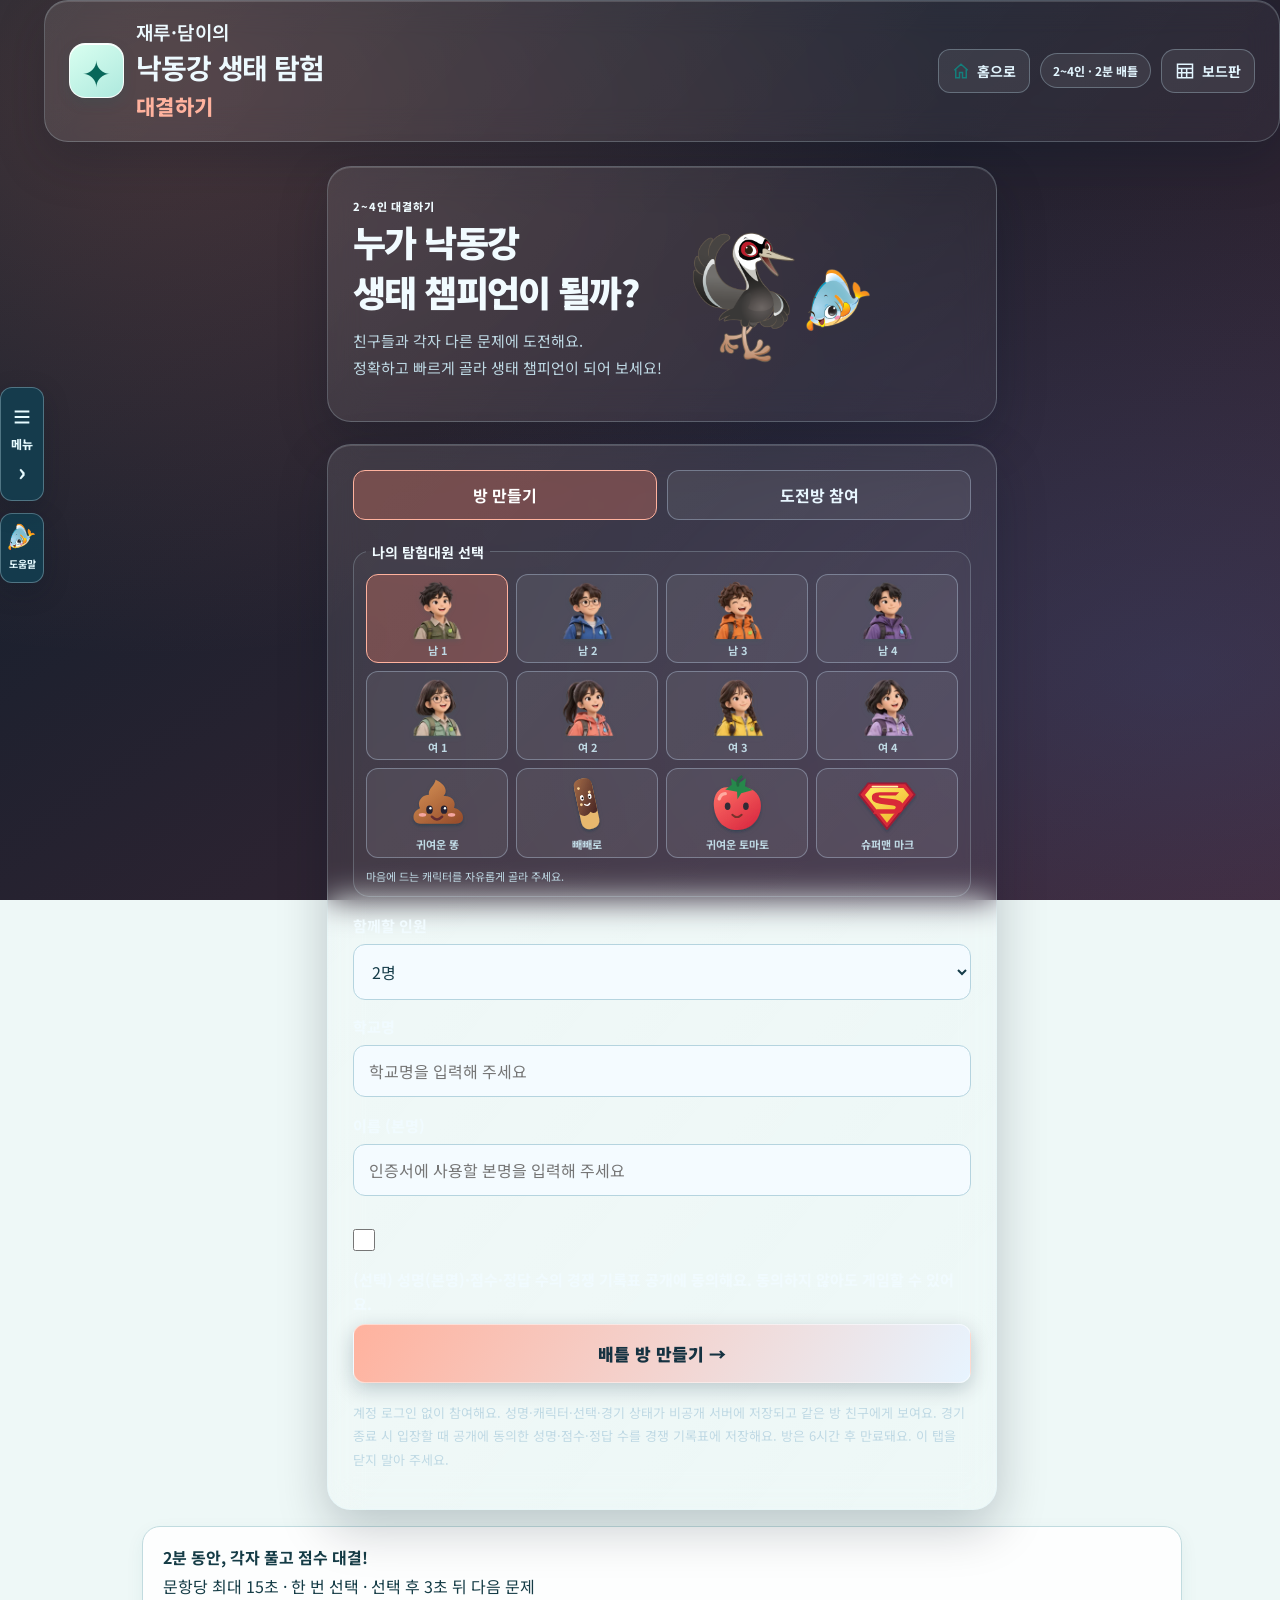
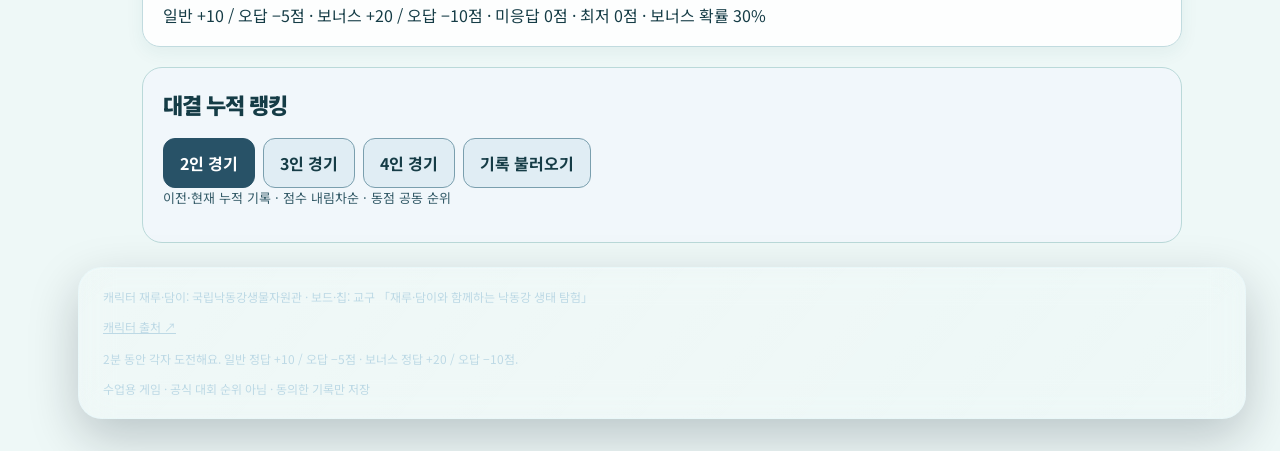
==== commit 401eccd0: "Unify cumulative battle rankings and highlight personal placement" ====
--- a/battle.html
+++ b/battle.html
@@ -1 +1 @@
-<!doctype html><html lang="ko"><head><meta charset="utf-8"><meta name="viewport" content="width=device-width,initial-scale=1"><meta name="theme-color" content="#172d50"><title>2분 생태 배틀 · 재루와 담이</title><link rel="stylesheet" href="river.css?v=22"><link rel="stylesheet" href="coop.css?v=2"><link rel="stylesheet" href="battle.css?v=2"><link rel="stylesheet" href="room-invite.css?v=1"><script defer src="qrcode.js?v=1"></script><script defer src="room-invite.js?v=1"></script><script defer src="river-core.js?v=20261108allnature5"></script><script defer src="battle-board.js?v=20261109rush1"></script><script defer src="explorer-avatars.js?v=20261111avatars"></script><script defer src="battle-app.js?v=20261111avatars"></script><link rel="stylesheet" href="comic.css?v=7"><link rel="stylesheet" href="glass.css?v=1"><link rel="stylesheet" href="site-shell.css?v=20261110plainclose"><script defer src="site-shell.js?v=20261111avatars"></script><link rel="stylesheet" href="acrylic-chips.css?v=1"><script defer src="acrylic-chips.js?v=1"></script><link rel="stylesheet" href="battle-board.css?v=1"><link rel="stylesheet" href="explorer-avatars.css?v=20261111avatars"><link rel="stylesheet" href="battle-rush.css?v=20261111independent"><link rel="stylesheet" href="multiplayer-player.css?v=1"><link rel="stylesheet" href="unified-glass.css?v=20261111avatars"><script defer src="player-profiles.js?v=1"></script><script defer src="participation.js?v=20261111modes"></script></head><body data-section="battle"><a class="skip" href="#coopApp">경기 내용으로 건너뛰기</a><header class="top"><a class="brand" href="./"><span class="brand-icon" aria-hidden="true">✦</span><span>재루·담이의<strong>낙동강 생태 탐험</strong><span class="game-mode-title">대결하기</span></span></a><div class="top-actions"><button id="homeNav" class="home-link" ><svg width="18" height="18" viewBox="0 0 24 24" fill="none" stroke="currentColor" stroke-width="2" aria-hidden="true"><path d="M3 11l9-8 9 8M5 10v11h5v-7h4v7h5V10"/></svg><span>홈으로</span></button><span class="trial">2~4인 · 2분 배틀</span></div></header><main id="coopApp"><p>배틀 입구를 준비하고 있어요…</p></main><div id="connectionBar" role="status" aria-live="polite"></div><footer class="site-footer"><p>캐릭터 재루·담이: 국립낙동강생물자원관 · 보드·칩: 교구 「재루·담이와 함께하는 낙동강 생태 탐험」</p><a href="https://www.nnibr.re.kr/index.do?menu_id=00000287" target="_blank" rel="noopener">캐릭터 출처 ↗</a><p>2분 동안 각자 도전해요. 일반 정답 +10 / 오답 −5점 · 보너스 정답 +20 / 오답 −10점.</p><span>수업용 게임 · 공식 대회 순위 아님 · 동의한 기록만 저장</span></footer><dialog id="leaveCoop"><div class="reset-body"><h2>경기에서 나갈까요?</h2><p>경기 시간은 계속 흐르고, 나가면 이번 경기의 우승 대상에서 제외돼요.</p><div class="reset-actions"><button id="cancelLeave">계속하기</button><button id="confirmLeave">방 나가기</button></div></div></dialog><div id="coopAnnounce" class="sr-only" role="status" aria-live="polite"></div></body></html>
+<!doctype html><html lang="ko"><head><meta charset="utf-8"><meta name="viewport" content="width=device-width,initial-scale=1"><meta name="theme-color" content="#172d50"><title>2분 생태 배틀 · 재루와 담이</title><link rel="stylesheet" href="river.css?v=22"><link rel="stylesheet" href="coop.css?v=2"><link rel="stylesheet" href="battle.css?v=2"><link rel="stylesheet" href="room-invite.css?v=1"><script defer src="qrcode.js?v=1"></script><script defer src="room-invite.js?v=1"></script><script defer src="river-core.js?v=20261108allnature5"></script><script defer src="battle-board.js?v=20261109rush1"></script><script defer src="explorer-avatars.js?v=20261111cumulative"></script><script defer src="ranking-focus.js?v=1"></script><script defer src="battle-app.js?v=20261111cumulative"></script><link rel="stylesheet" href="comic.css?v=7"><link rel="stylesheet" href="glass.css?v=1"><link rel="stylesheet" href="site-shell.css?v=20261110plainclose"><script defer src="site-shell.js?v=20261111cumulative"></script><link rel="stylesheet" href="acrylic-chips.css?v=1"><script defer src="acrylic-chips.js?v=1"></script><link rel="stylesheet" href="battle-board.css?v=1"><link rel="stylesheet" href="explorer-avatars.css?v=20261111cumulative"><link rel="stylesheet" href="battle-rush.css?v=20261111independent"><link rel="stylesheet" href="multiplayer-player.css?v=1"><link rel="stylesheet" href="unified-glass.css?v=20261111cumulative"><script defer src="player-profiles.js?v=1"></script><script defer src="participation.js?v=20261111modes"></script></head><body data-section="battle"><a class="skip" href="#coopApp">경기 내용으로 건너뛰기</a><header class="top"><a class="brand" href="./"><span class="brand-icon" aria-hidden="true">✦</span><span>재루·담이의<strong>낙동강 생태 탐험</strong><span class="game-mode-title">대결하기</span></span></a><div class="top-actions"><button id="homeNav" class="home-link" ><svg width="18" height="18" viewBox="0 0 24 24" fill="none" stroke="currentColor" stroke-width="2" aria-hidden="true"><path d="M3 11l9-8 9 8M5 10v11h5v-7h4v7h5V10"/></svg><span>홈으로</span></button><span class="trial">2~4인 · 2분 배틀</span></div></header><main id="coopApp"><p>배틀 입구를 준비하고 있어요…</p></main><div id="connectionBar" role="status" aria-live="polite"></div><footer class="site-footer"><p>캐릭터 재루·담이: 국립낙동강생물자원관 · 보드·칩: 교구 「재루·담이와 함께하는 낙동강 생태 탐험」</p><a href="https://www.nnibr.re.kr/index.do?menu_id=00000287" target="_blank" rel="noopener">캐릭터 출처 ↗</a><p>2분 동안 각자 도전해요. 일반 정답 +10 / 오답 −5점 · 보너스 정답 +20 / 오답 −10점.</p><span>수업용 게임 · 공식 대회 순위 아님 · 동의한 기록만 저장</span></footer><dialog id="leaveCoop"><div class="reset-body"><h2>경기에서 나갈까요?</h2><p>경기 시간은 계속 흐르고, 나가면 이번 경기의 우승 대상에서 제외돼요.</p><div class="reset-actions"><button id="cancelLeave">계속하기</button><button id="confirmLeave">방 나가기</button></div></div></dialog><div id="coopAnnounce" class="sr-only" role="status" aria-live="polite"></div></body></html>
--- a/unified-glass.css
+++ b/unified-glass.css
@@ -113,3 +113,5 @@
 .ranking-rule-tabs,.rank-version-tabs{display:flex;gap:8px;flex-wrap:wrap;margin:14px 0 8px}.rank-version-tabs button{min-height:44px;flex:1;font:inherit;font-weight:750;padding:10px;border-radius:12px}
 body[data-section] .battle-ranking .rank-version-tabs button{background:#e0edf4;color:#153c46;border:1px solid #7a9fae}
 body[data-section] .battle-ranking .rank-version-tabs button[aria-pressed=true]{background:#285267;color:white;border-color:#285267}
+
+.ranking-gap{display:block!important;text-align:center!important;padding:5px!important;margin:0!important;background:transparent!important;border:0!important;box-shadow:none!important;color:#d9eaff!important;font-size:26px;line-height:1.1}.rank-mine{display:inline-block!important;font-size:11px!important;margin-left:6px;padding:2px 6px;border-radius:5px;color:#173e50!important;background:#c9f4e9}.ranking-battle-row[data-mine],.battle-rank-list article[data-mine]{outline:2px solid #66d8c7;outline-offset:-2px}.battle-rank-list article{display:grid!important;grid-template-columns:45px 40px minmax(0,1fr) auto!important;align-items:center;gap:8px}.battle-rank-list article strong{min-width:0;overflow-wrap:anywhere}.battle-rank-list article span{white-space:nowrap}.battle-rank-list em{font-style:normal;color:#a36900}.battle-rank-list .explorer-avatar{grid-row:auto}
